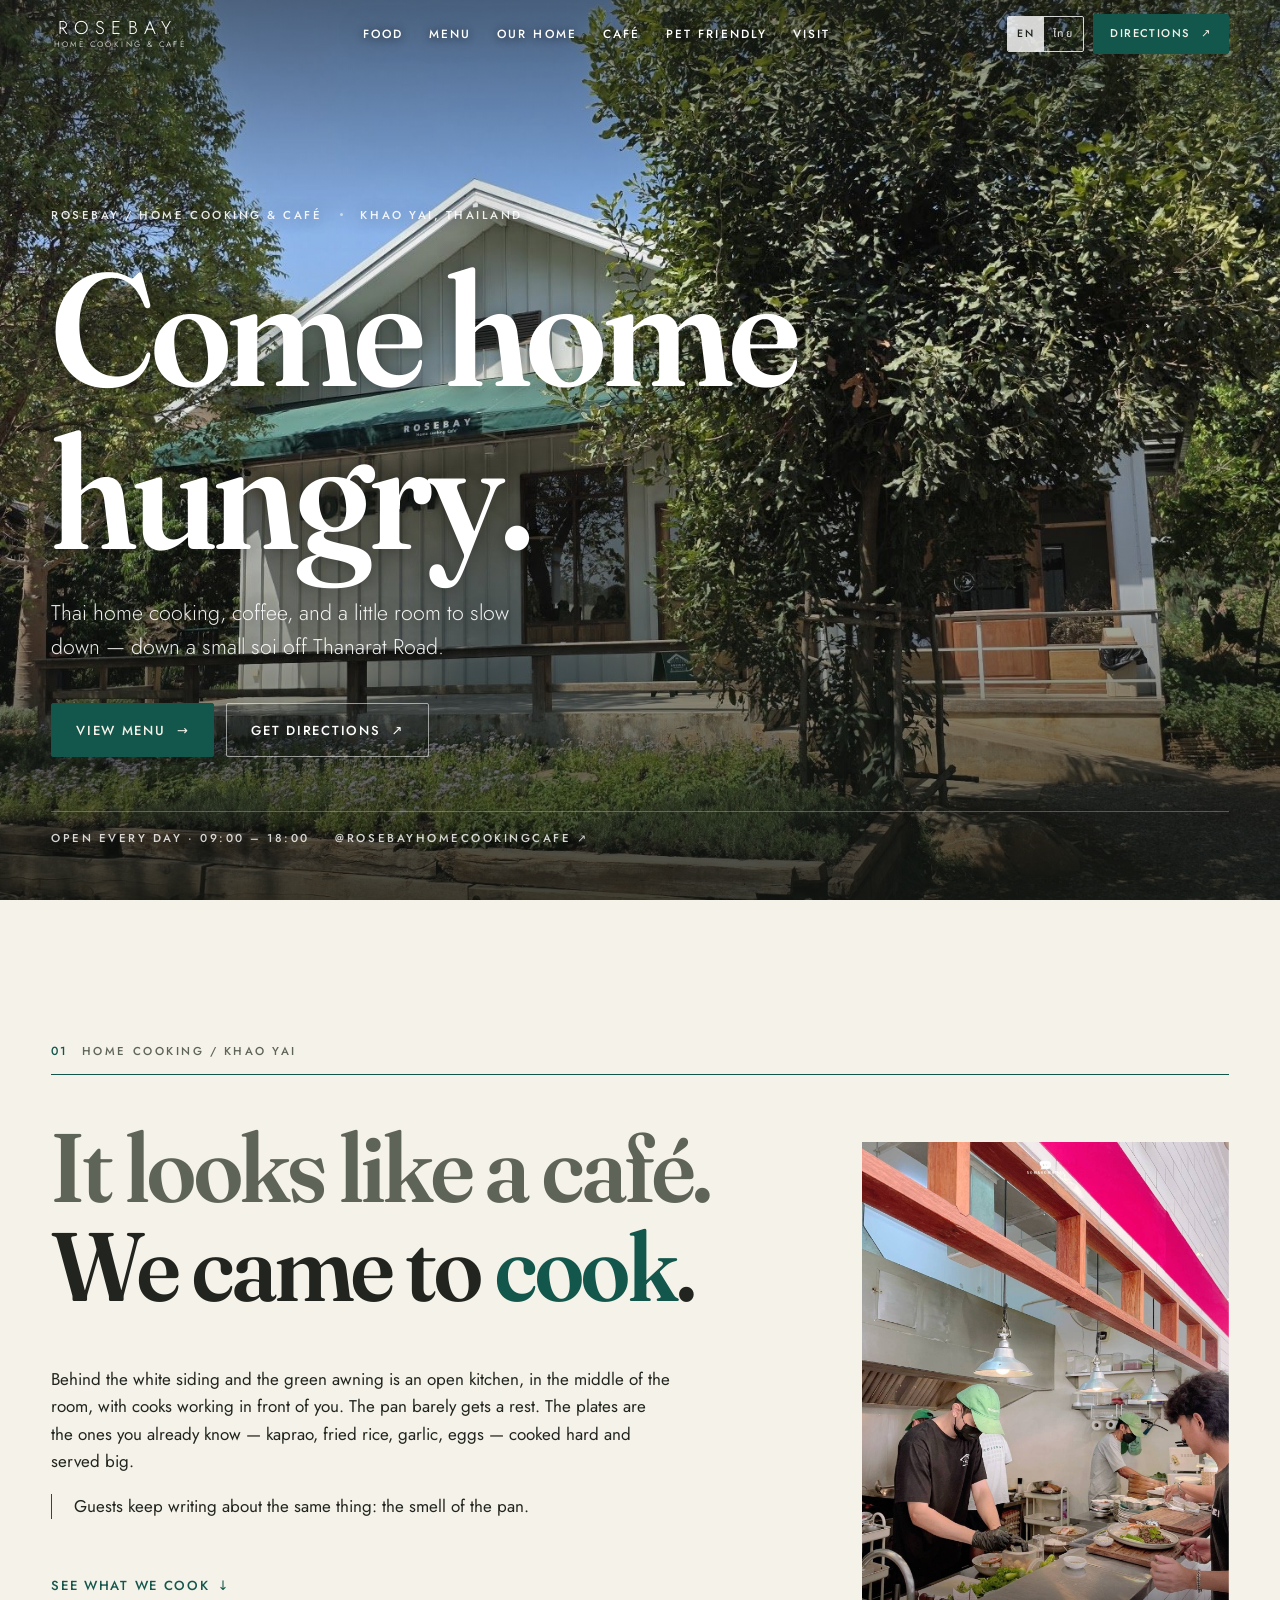
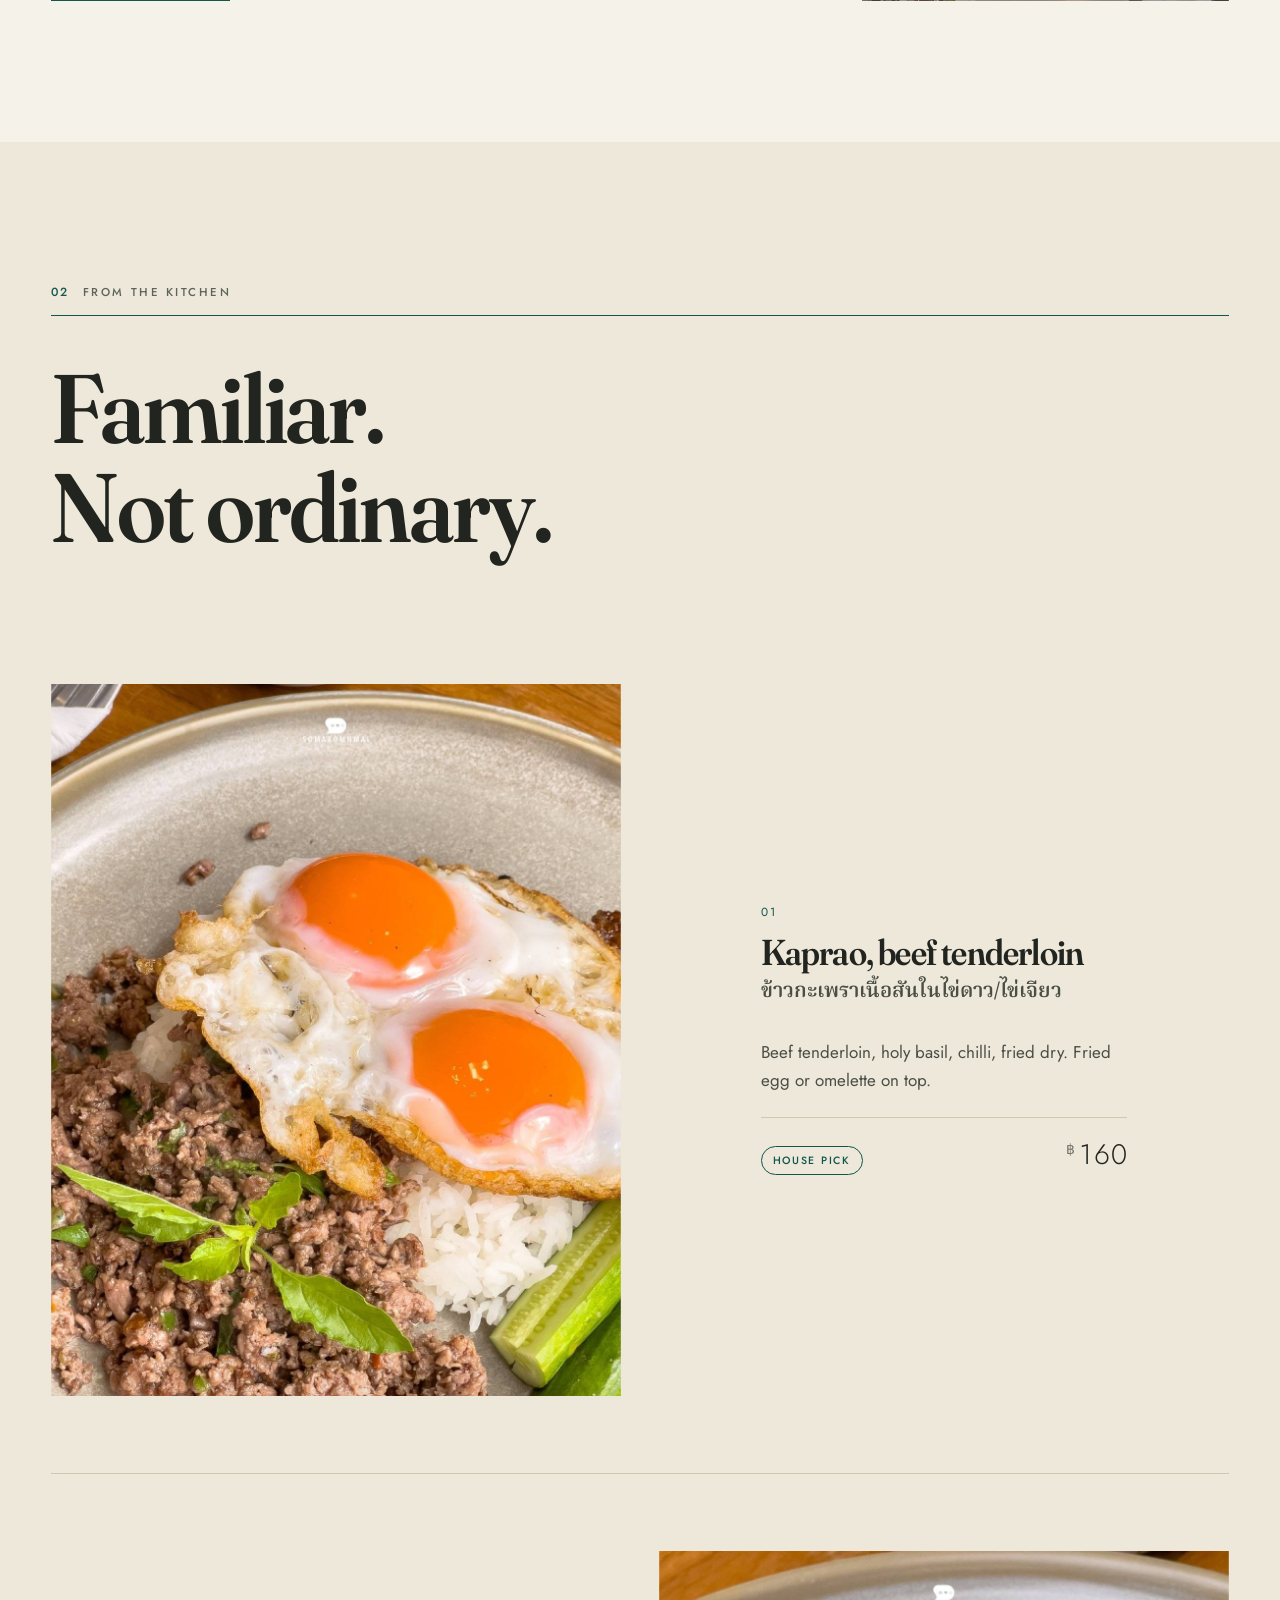
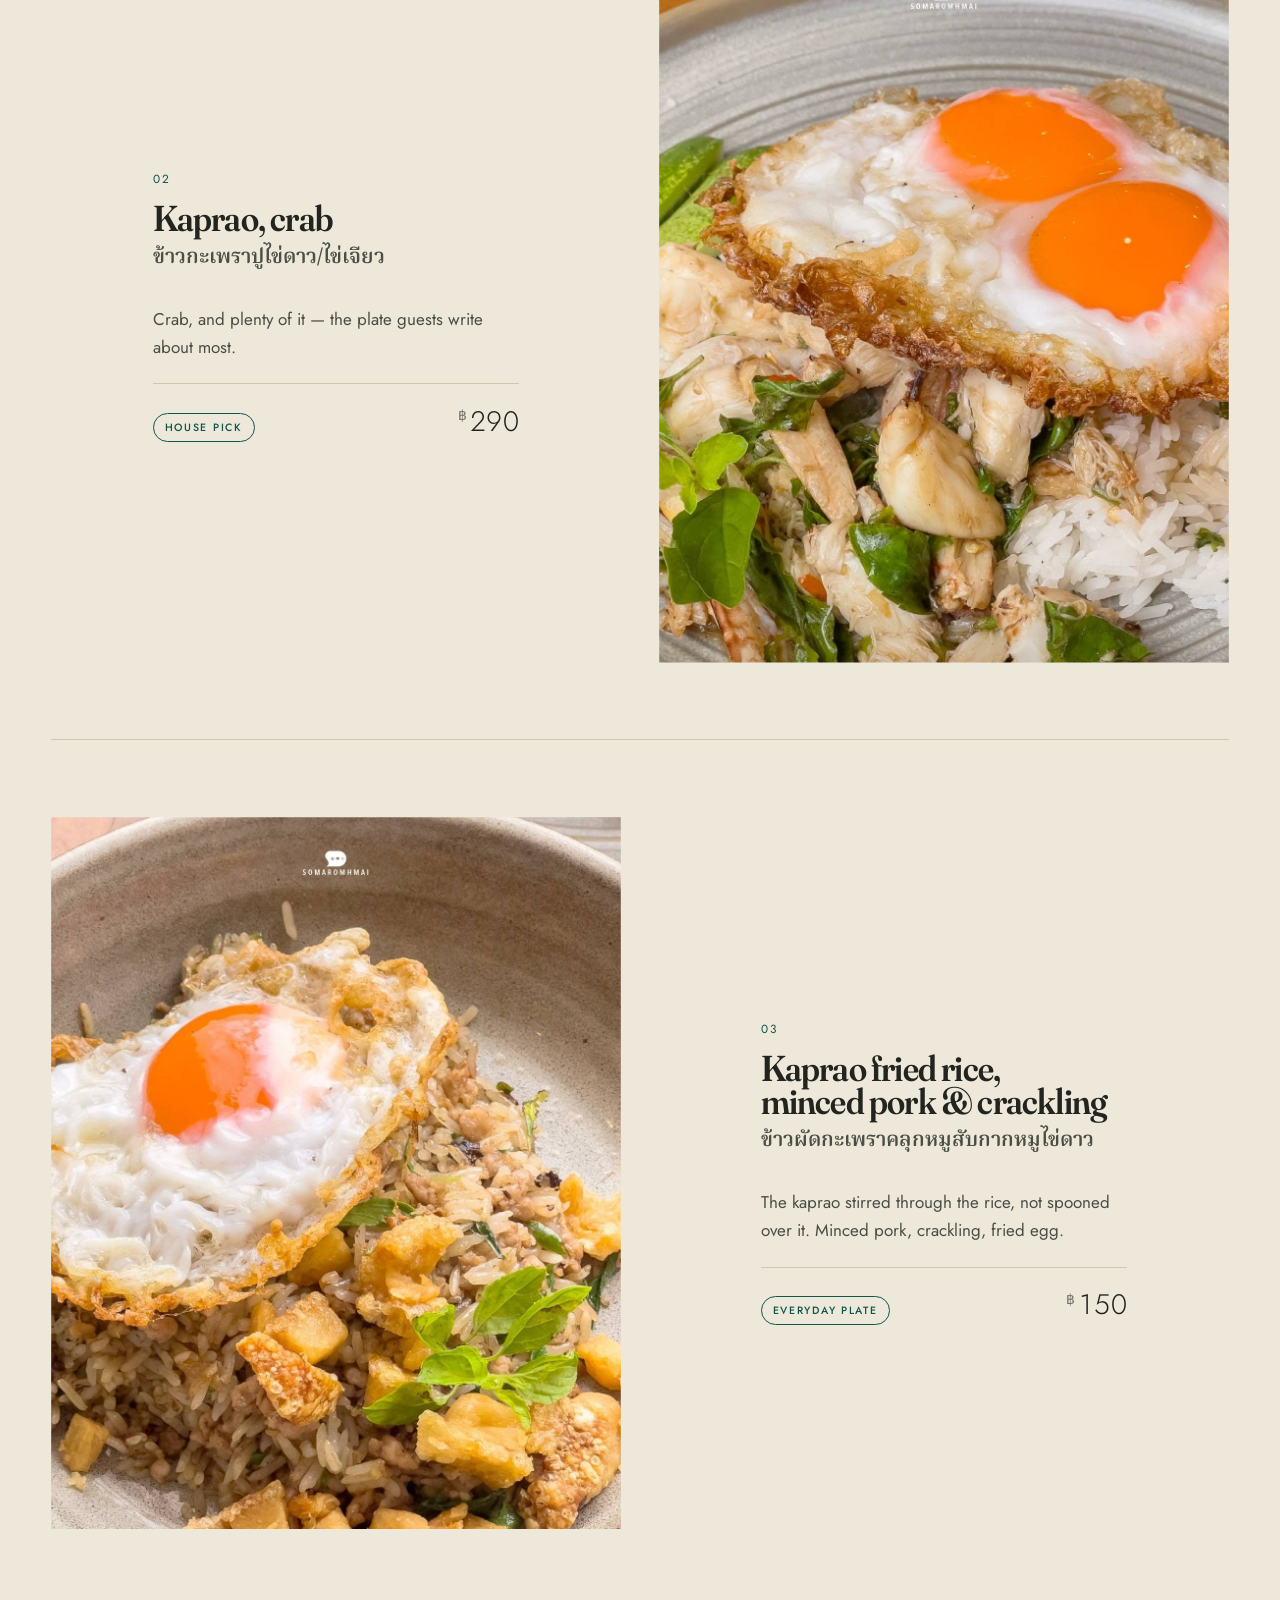
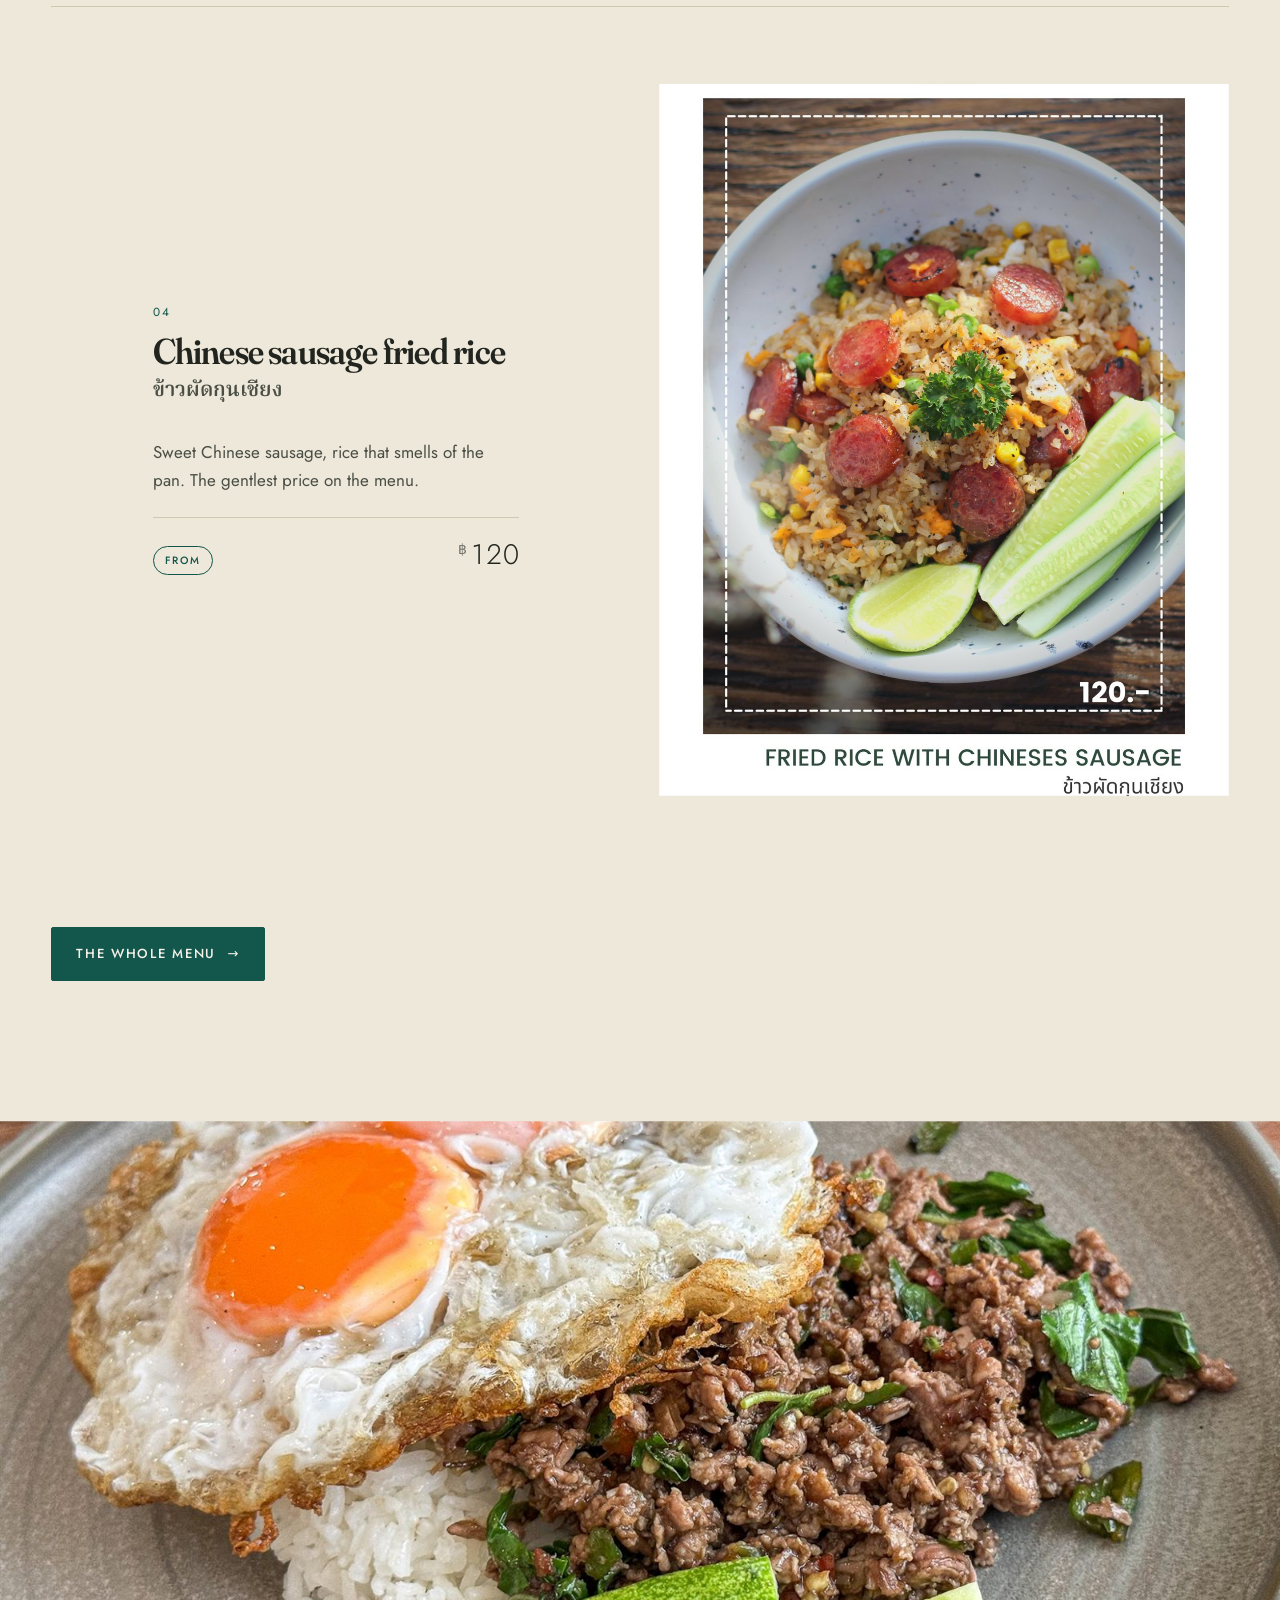
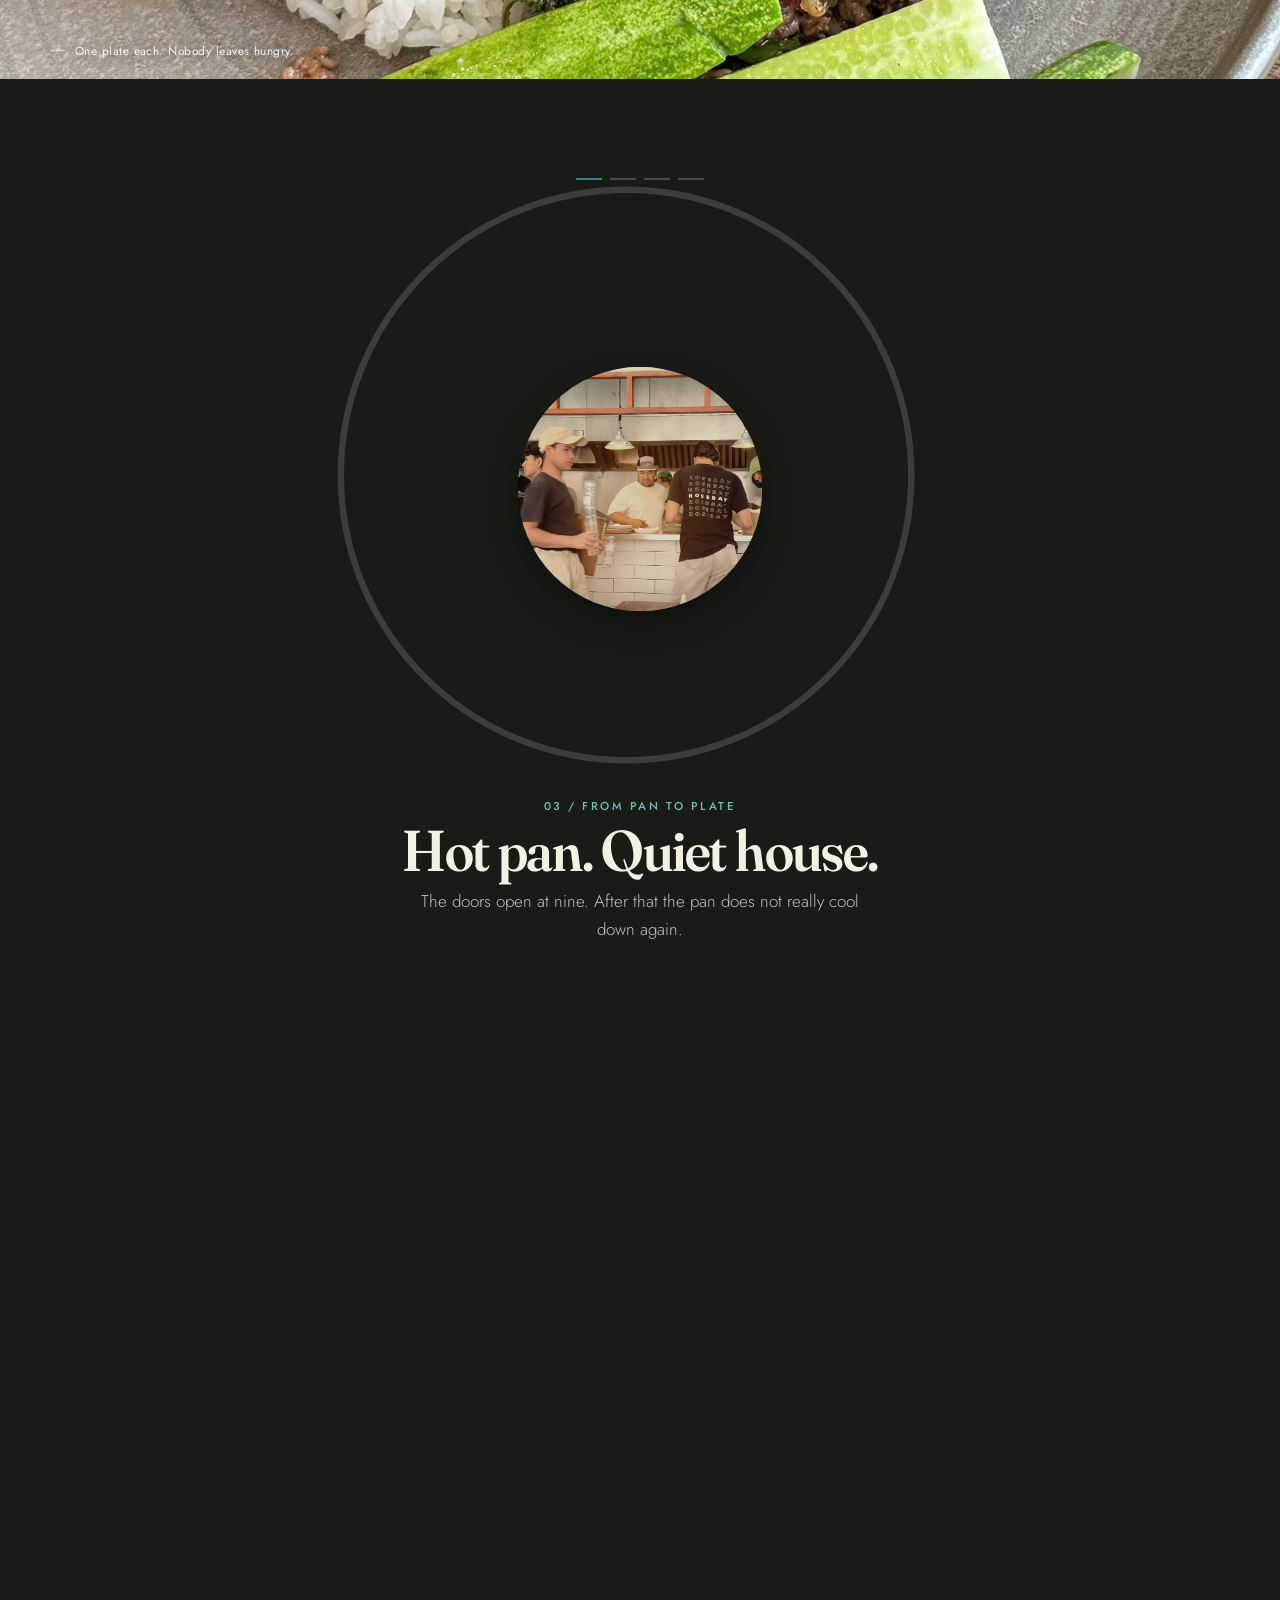
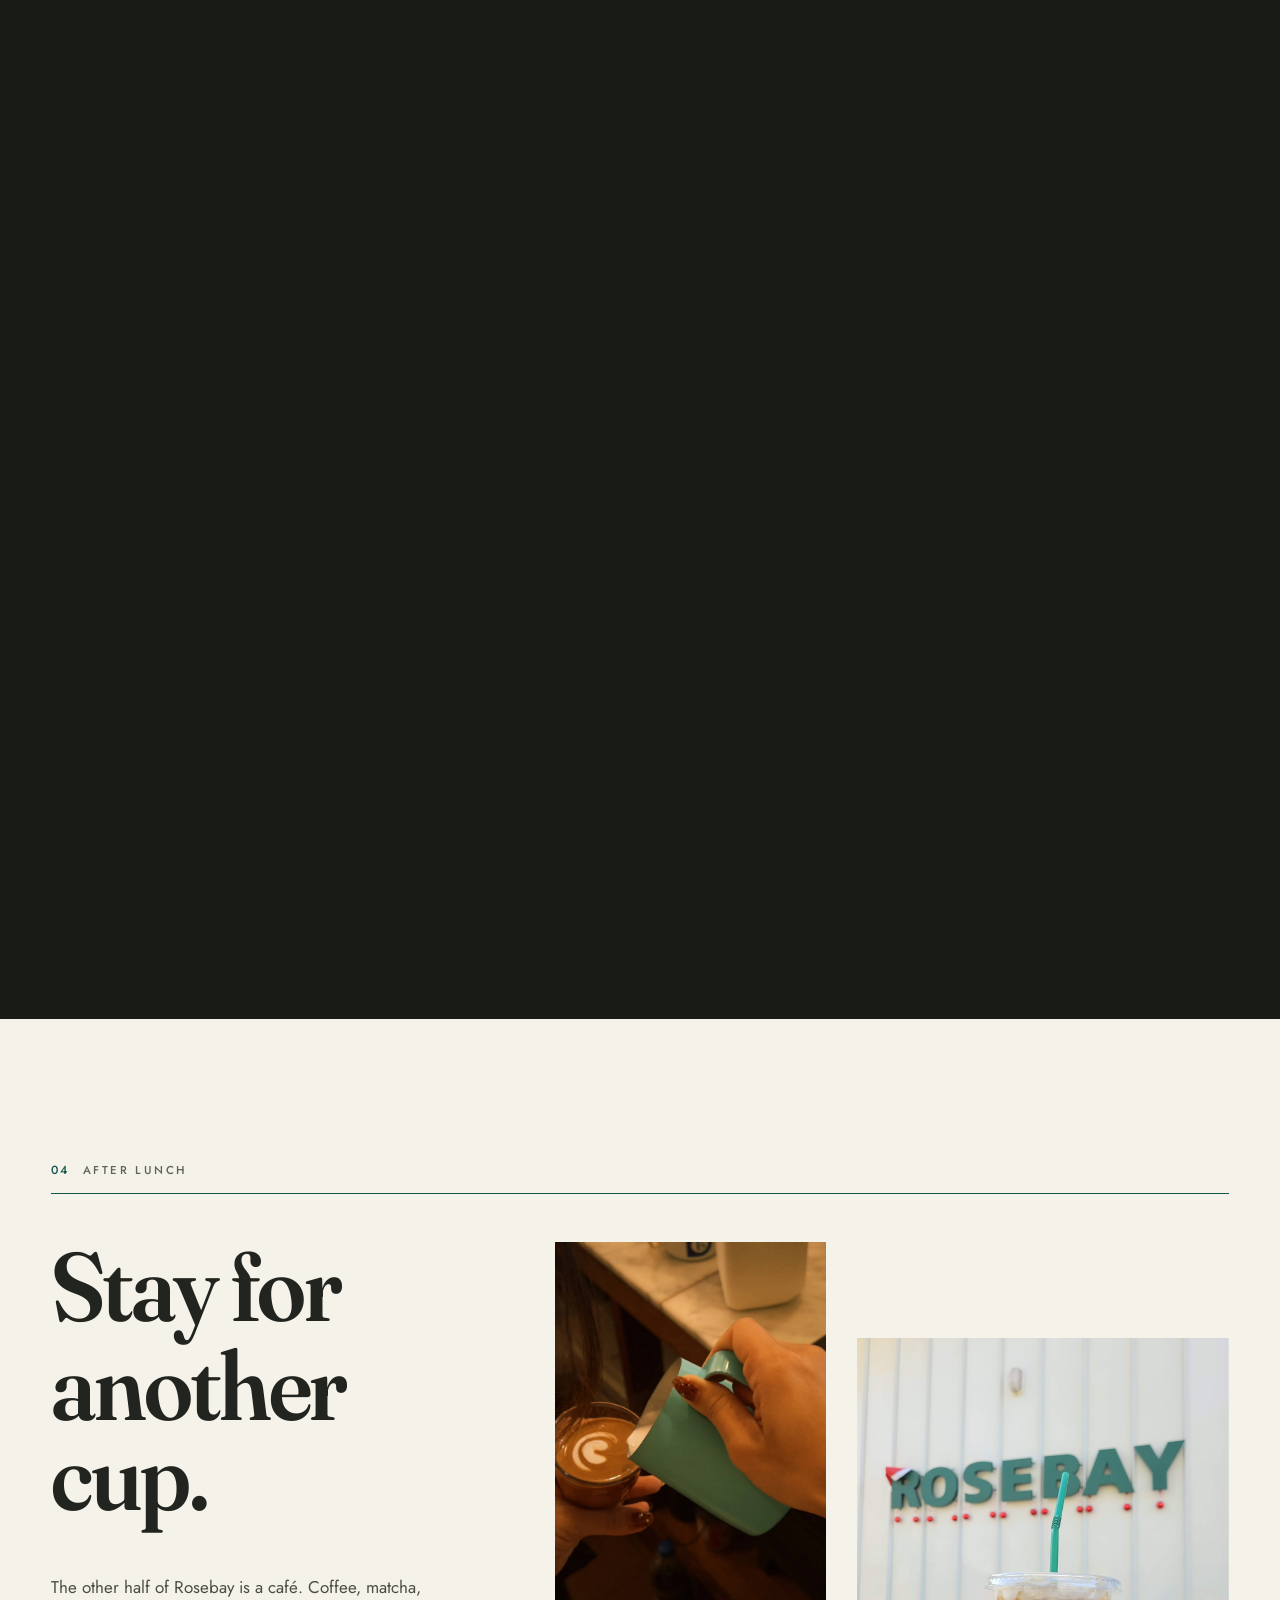
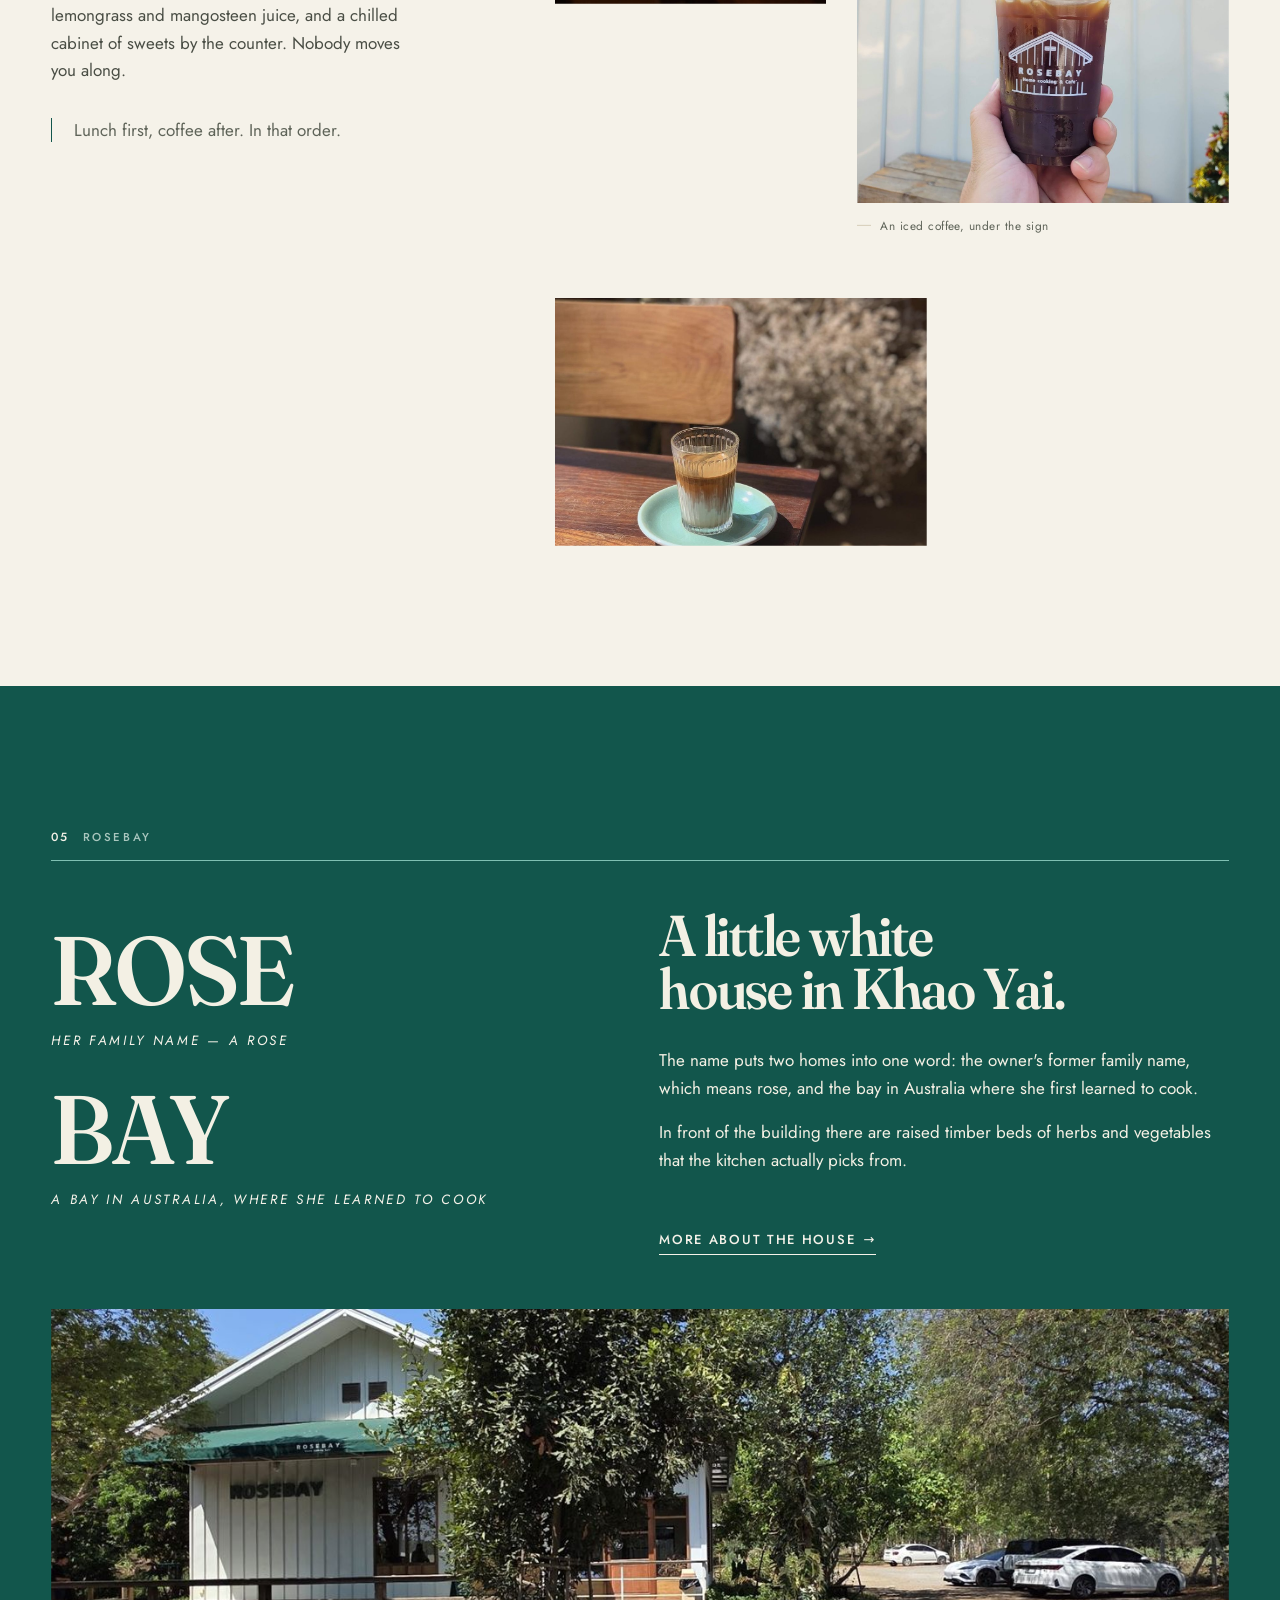
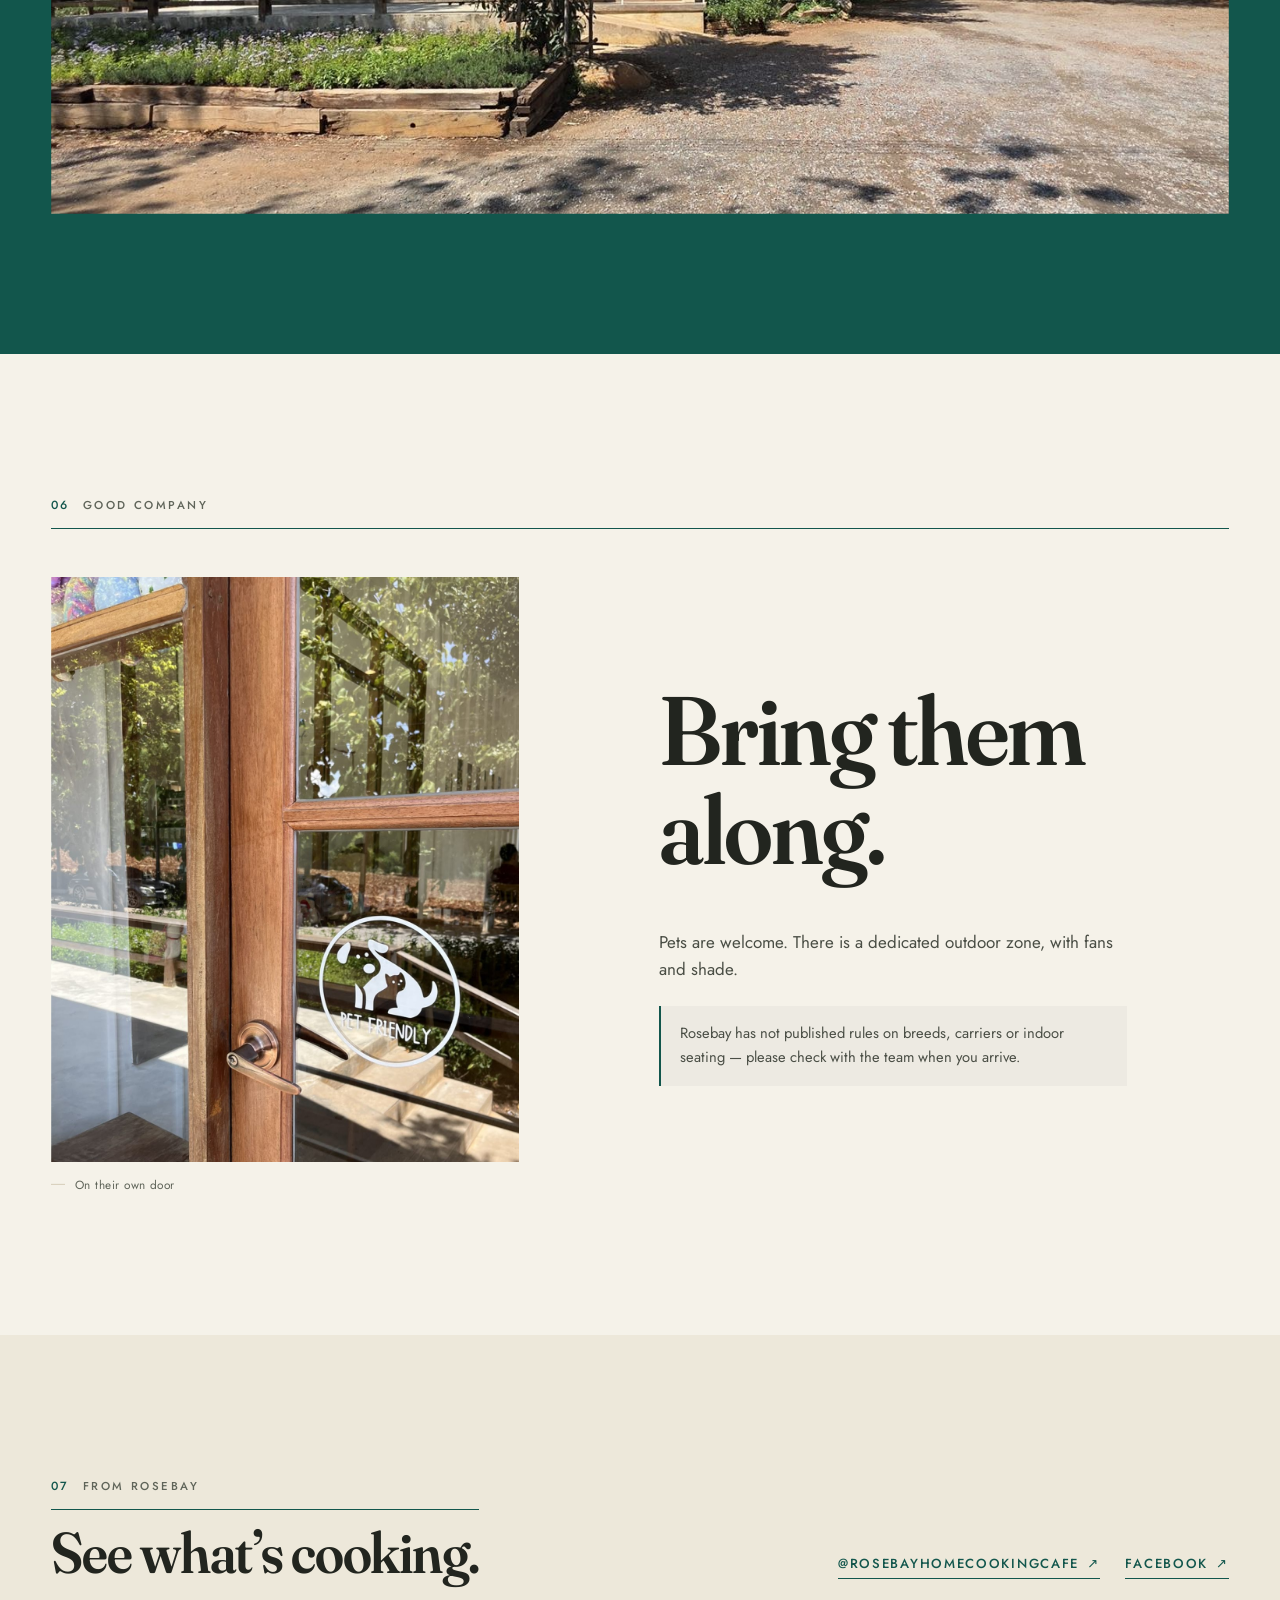
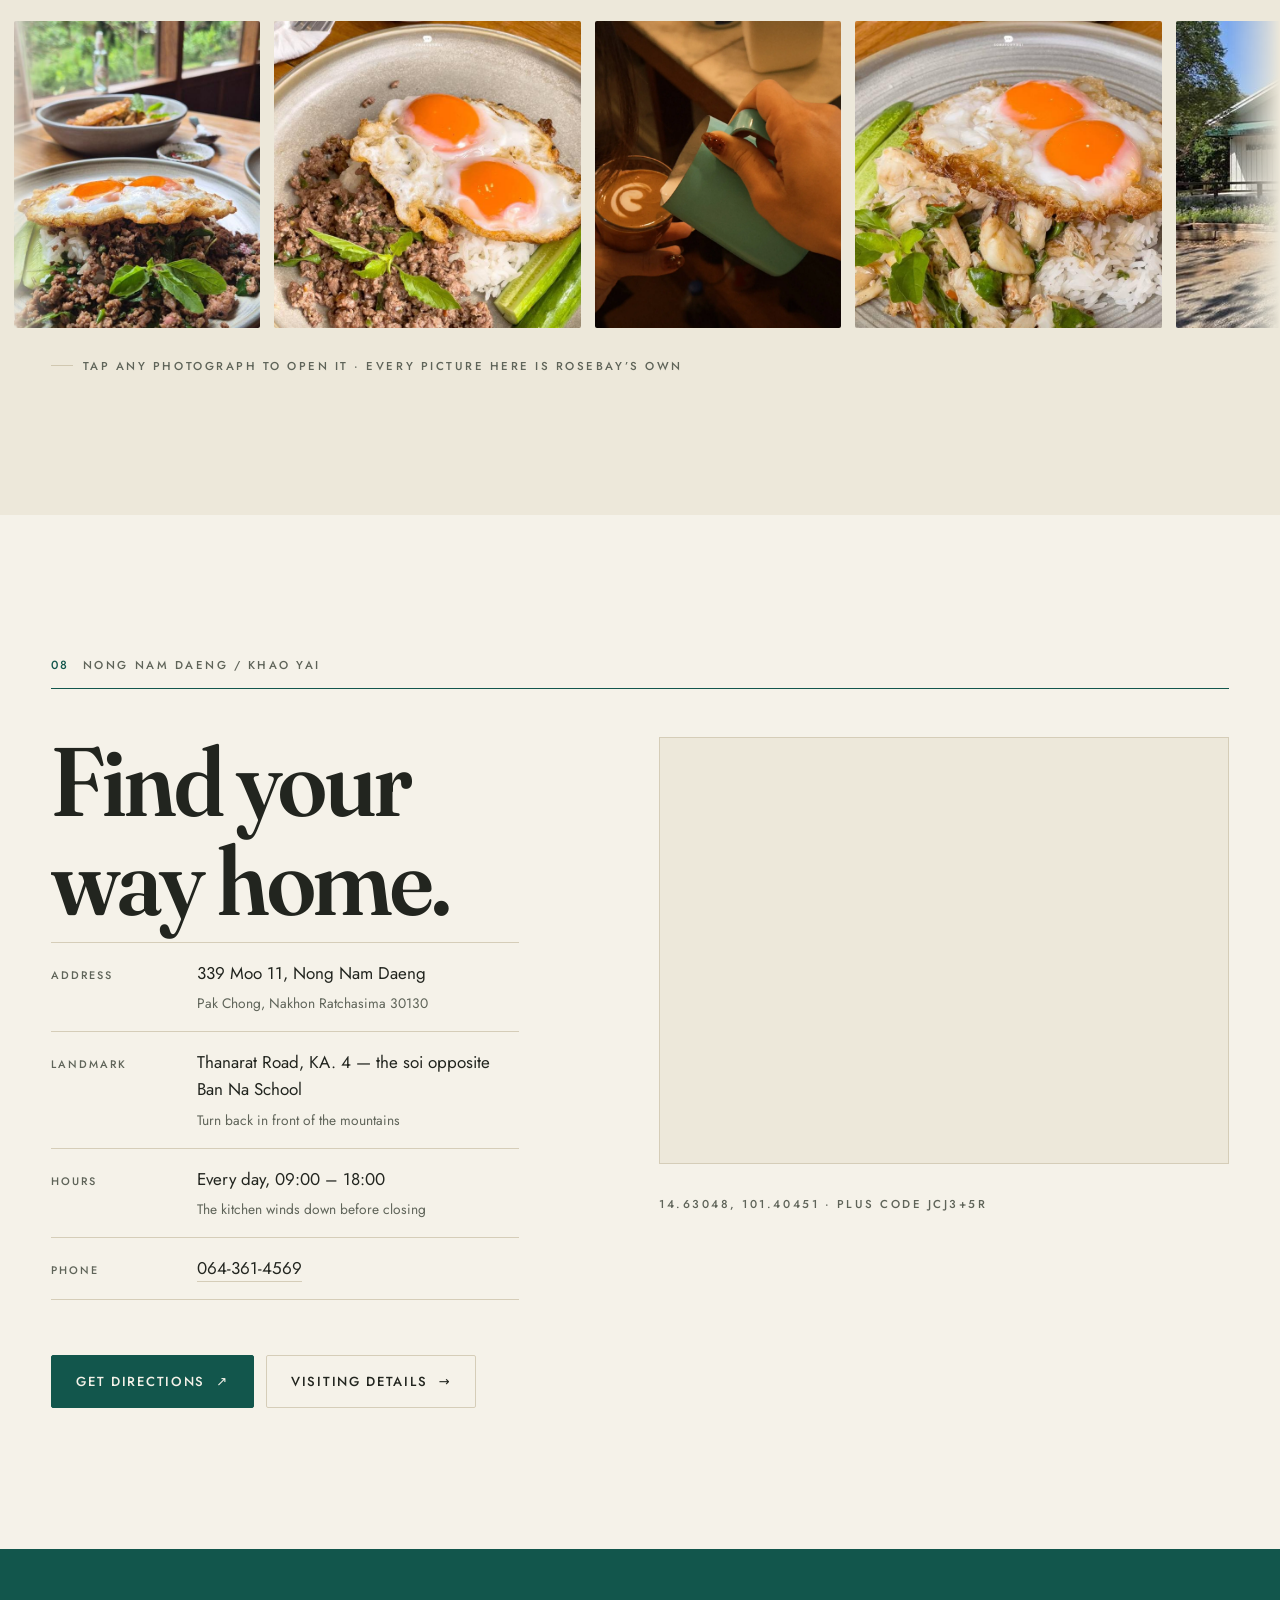
==== index.html @ c204a561 "Rosebay Home Cooking & Café — concept site for a Khao Yai restaurant Four static pages (home / menu " ====
<!doctype html>
<html lang="en">
<head>
<meta charset="utf-8">
<meta name="viewport" content="width=device-width, initial-scale=1">
<title>Rosebay Home Cooking &amp; Café — Khao Yai</title>
<meta name="description" content="A quiet white house in Khao Yai with a serious kitchen. Thai home cooking — kaprao, fried rice, duck eggs — plus coffee, in Nong Nam Daeng, Pak Chong. Open every day 09:00–18:00.">
<link rel="canonical" href="https://rosebayhomecooking.example/">

<meta property="og:type" content="restaurant">
<meta property="og:title" content="Rosebay Home Cooking &amp; Café — Khao Yai">
<meta property="og:description" content="It looks like a café. We came to cook. Thai home cooking and coffee down a small soi off Thanarat Road, Khao Yai.">
<meta property="og:image" content="img/house-front.jpg">
<meta property="og:locale" content="en_US">
<meta property="og:locale:alternate" content="th_TH">
<meta name="twitter:card" content="summary_large_image">

<link rel="icon" href="favicon.svg" type="image/svg+xml">
<link rel="apple-touch-icon" href="favicon.svg">
<meta name="theme-color" content="#12564C">

<style>
/* Critical, so the veil already covers the page on the first painted frame —
   before the stylesheets land. Everything else about it is in site.css. */
.veil{position:fixed;inset:0;z-index:1000;background:#F5F2E9}
.veil-core{opacity:0}
html.veil-on,html.veil-on body{overflow:hidden}
html.veil-skip .veil,html:not(.js) .veil{display:none}
</style>
<link rel="preconnect" href="https://fonts.googleapis.com">
<link rel="preconnect" href="https://fonts.gstatic.com" crossorigin>
<link href="https://fonts.googleapis.com/css2?family=Fraunces:ital,opsz,wght@0,9..144,400..700;1,9..144,400&family=Jost:wght@200;300;400;500&family=Noto+Sans+Thai:wght@300;400;500;600&family=Noto+Serif+Thai:wght@500;600;700&display=swap" rel="stylesheet">
<link rel="stylesheet" href="css/site.css">
<link rel="stylesheet" href="css/parts.css">
<script>
/* Reveals are hidden until JS opens them, so a script failure must not
   leave the page blank: any script error drops the .js flag and the CSS
   fallbacks show everything. Resource errors (a missing image) are
   ignored — only script errors count. It also drops veil-on, because that
   class locks scrolling. */
document.documentElement.classList.add('js');
addEventListener('error', function (e) {
  if (e && e.target && e.target !== window) return;
  document.documentElement.classList.remove('js');
  document.documentElement.classList.remove('veil-on');
}, true);
/* The veil is a front door, not a toll gate: it plays once per session, so
   moving between pages never replays it. Decided here, before the body
   paints, or a return visit flashes it. */
try {
  document.documentElement.classList.add(
    sessionStorage.getItem('rosebay.seen') ? 'veil-skip' : 'veil-on');
} catch (e) { document.documentElement.classList.add('veil-on'); }
/* Hard release. veil-on locks scrolling, so whatever happens to the
   controller, the page still becomes usable — the CSS failsafe takes the
   veil itself away on the same timer. */
setTimeout(function () {
  document.documentElement.classList.remove('veil-on');
}, 5000);
</script>
</head>
<body>
<!-- The front door: Rosebay's own roofline draws, the wordmark arrives, and
     the table line fills with real loading progress before the veil parts
     along it. Plays once per session; removed entirely without JavaScript. -->
<div class="veil" aria-hidden="true">
  <div class="veil-half veil-top"></div>
  <div class="veil-half veil-bot"></div>
  <div class="veil-core">
    <svg class="veil-mark" viewBox="0 0 120 62" role="presentation" focusable="false">
      <path class="m-roof" style="--len:118" d="M14 32 L60 8 L106 32"></path>
      <path class="m-wall" style="--len:114" d="M26 32 L26 54 L94 54 L94 32"></path>
    </svg>
    <div class="veil-word">ROSEBAY</div>
    <div class="veil-sub">HOME COOKING &amp; CAFÉ</div>
    <div class="veil-line"><i></i></div>
  </div>
</div>
<a class="skip" href="#main" data-th="ข้ามไปเนื้อหาหลัก">Skip to content</a>

<!-- ===== nav ===== -->
<header class="nav">
  <div class="nav-in">
    <a class="mark" href="index.html" aria-label="Rosebay, home">
      <b>ROSEBAY</b><span>HOME COOKING &amp; CAFÉ</span>
    </a>
    <nav class="nav-links" aria-label="Main">
      <a href="index.html#food" data-th="อาหาร">Food</a>
      <a href="menu.html" data-th="เมนู">Menu</a>
      <a href="home.html" data-th="เรื่องของร้าน">Our home</a>
      <a href="index.html#cafe" data-th="คาเฟ่">Café</a>
      <a href="visit.html#pet" data-th="สัตว์เลี้ยง">Pet friendly</a>
      <a href="visit.html" data-th="การเดินทาง">Visit</a>
    </nav>
    <div class="nav-cta">
      <div class="lang" role="group" aria-label="Language">
        <button type="button" data-lang="en" aria-pressed="true"><span>EN</span></button>
        <button type="button" data-lang="th" aria-pressed="false"><span>ไทย</span></button>
      </div>
      <a class="btn btn-sm" href="https://www.google.com/maps/dir/?api=1&amp;destination=14.6304824,101.4045083" target="_blank" rel="noopener" data-th="เส้นทาง">Directions <span class="arw" aria-hidden="true">↗</span></a>
      <button class="burger" type="button" aria-expanded="false" aria-controls="sheet" aria-label="Menu" data-th-attr="aria-label:เมนู"><i></i><i></i><i></i></button>
    </div>
  </div>
</header>

<div class="sheet" id="sheet">
  <nav aria-label="Mobile">
    <a href="index.html#food"><span data-th="อาหาร">Food</span><i>01</i></a>
    <a href="menu.html"><span data-th="เมนู">Menu</span><i>02</i></a>
    <a href="index.html#kitchen"><span data-th="ครัวเปิด">Open kitchen</span><i>03</i></a>
    <a href="index.html#cafe"><span data-th="คาเฟ่">Café</span><i>04</i></a>
    <a href="home.html"><span data-th="เรื่องของร้าน">Our home</span><i>05</i></a>
    <a href="visit.html#pet"><span data-th="สัตว์เลี้ยง">Pet friendly</span><i>06</i></a>
    <a href="visit.html"><span data-th="การเดินทาง">Visit</span><i>07</i></a>
  </nav>
  <div class="sheet-foot">
    <div class="label" data-th="เปิดทุกวัน · 09:00 – 18:00">Open every day · 09:00 – 18:00</div>
    <a class="tlink" href="tel:+66643614569">064-361-4569</a>
    <div class="sheet-soc">
      <a class="tlink" href="https://www.instagram.com/rosebayhomecookingcafe/" target="_blank" rel="noopener">Instagram <span class="arw" aria-hidden="true">↗</span></a>
      <a class="tlink" href="https://www.facebook.com/rosebaycafe/" target="_blank" rel="noopener">Facebook <span class="arw" aria-hidden="true">↗</span></a>
    </div>
  </div>
</div>

<main id="main">

<!-- ===== 01 arrive ===== -->
<section class="hero on-photo" data-rv>
  <div class="hero-media">
    <img src="img/house-front.jpg" alt="The Rosebay cottage in Khao Yai: white board-and-batten walls, a teal-green awning and green ROSEBAY letters, with raised timber beds of herbs in front and a big tree beside it." fetchpriority="high" decoding="async" width="2000" height="1500">
  </div>
  <div class="wrap hero-in">
    <div class="hero-meta rv">
      <span class="label">Rosebay / Home cooking &amp; café</span>
      <span class="dot" aria-hidden="true"></span>
      <span class="label" data-th="เขาใหญ่ ประเทศไทย">Khao Yai, Thailand</span>
    </div>
    <h1 class="display d-xl lines">
      <span><i data-th="กลับบ้าน">Come home</i></span>
      <span><i data-th="แบบท้องว่าง">hungry.</i></span>
    </h1>
    <p class="lede rv" style="--d:420ms" data-th="อาหารไทยฝีมือครัวบ้าน กาแฟ และเวลาที่ช้าลงสักหน่อย ในซอยเล็ก ๆ ริมถนนธนะรัชต์">
      Thai home cooking, coffee, and a little room to slow down — down a small soi off Thanarat Road.
    </p>
    <div class="hero-actions rv" style="--d:560ms">
      <a class="btn" href="menu.html" data-th="ดูเมนู">View menu <span class="arw" aria-hidden="true">→</span></a>
      <a class="btn btn-ghost" href="https://www.google.com/maps/dir/?api=1&amp;destination=14.6304824,101.4045083" target="_blank" rel="noopener" data-th="เส้นทางไปร้าน">Get directions <span class="arw" aria-hidden="true">↗</span></a>
    </div>
    <div class="hero-foot rv" style="--d:700ms">
      <span class="label" data-th="เปิดทุกวัน · 09:00 – 18:00">Open every day · 09:00 – 18:00</span>
      <a class="label" href="https://www.instagram.com/rosebayhomecookingcafe/" target="_blank" rel="noopener">@rosebayhomecookingcafe ↗</a>
    </div>
  </div>
</section>

<!-- ===== the flip ===== -->
<section class="sect" data-rv>
  <div class="wrap">
    <div class="sect-label">
      <span class="no">01</span>
      <span class="label" data-th="ครัวบ้าน / เขาใหญ่">Home cooking / Khao Yai</span>
    </div>
    <div class="flip-grid">
      <div class="flip-copy">
        <h2 class="display d-lg lines">
          <span><i class="flip-a" data-th="ข้างนอกเหมือนคาเฟ่">It looks like a café.</i></span>
          <span><i class="flip-b" data-th="แต่เรามาเพื่อ<em>ทำอาหาร</em>">We came to <em>cook</em>.</i></span>
        </h2>
        <div class="mt-l body-w rv" style="--d:260ms">
          <p data-th="หลังผนังไม้สีขาวและกันสาดสีเขียว คือครัวเปิดที่อยู่กลางร้าน พ่อครัวยืนทำอาหารตรงหน้าคุณ กระทะแทบไม่ได้พัก อาหารเป็นจานเดียวที่คุ้นเคย กะเพรา ข้าวผัด กระเทียม ไข่ ทำมาแบบจริงจัง และให้มาเต็มจาน">
            Behind the white siding and the green awning is an open kitchen, in the middle of the room, with cooks working in front of you. The pan barely gets a rest. The plates are the ones you already know — kaprao, fried rice, garlic, eggs — cooked hard and served big.
          </p>
          <p class="tline-corner" data-th="ลูกค้าเขียนถึงกลิ่นเดียวกันซ้ำ ๆ คือกลิ่นกระทะ">
            Guests keep writing about the same thing: the smell of the pan.
          </p>
        </div>
        <div class="row mt-l rv" style="--d:380ms">
          <a class="tlink" href="#food" data-th="ดูว่าเราทำอะไร">See what we cook <span class="arw" aria-hidden="true">↓</span></a>
        </div>
      </div>
      <figure class="flip-fig rv-img r-45" style="--d:200ms">
        <img src="img/kitchen-cook.jpg" alt="A cook working at the open kitchen counter inside Rosebay." loading="lazy" decoding="async">
      </figure>
    </div>
  </div>
</section>

<!-- ===== 02 the food ===== -->
<section class="sect ground-tint" id="food" data-rv>
  <div class="wrap">
    <div class="sect-label">
      <span class="no">02</span>
      <span class="label" data-th="จากครัว">From the kitchen</span>
    </div>
    <h2 class="display d-lg lines">
      <span><i data-th="คุ้นเคย">Familiar.</i></span>
      <span><i data-th="แต่ไม่ธรรมดา">Not ordinary.</i></span>
    </h2>

    <div class="mt-l">

      <article class="dish" data-rv>
        <figure class="dish-fig rv-img r-45">
          <img src="img/kaprao-beef.jpg" alt="Kaprao with beef tenderloin over rice, topped with two fried duck eggs with loose orange yolks." loading="lazy" decoding="async">
        </figure>
        <div class="dish-txt">
          <span class="dish-no">01</span>
          <h3 class="display d-sm" data-th="กะเพราเนื้อสันใน">Kaprao, beef tenderloin</h3>
          <p class="dish-th">ข้าวกะเพราเนื้อสันในไข่ดาว/ไข่เจียว</p>
          <p class="mt-m" style="color:var(--fg-2)" data-th="เนื้อสันใน กะเพรา พริก ผัดแห้ง ราดไข่ดาวหรือไข่เจียว">
            Beef tenderloin, holy basil, chilli, fried dry. Fried egg or omelette on top.
          </p>
          <div class="dish-meta">
            <span class="dish-tag" data-th="ร้านแนะนำ">House pick</span>
            <span class="dish-price num"><sup>฿</sup>160</span>
          </div>
        </div>
      </article>

      <article class="dish rev" data-rv>
        <figure class="dish-fig rv-img r-45">
          <img src="img/kaprao-crab.jpg" alt="Kaprao crab over rice with a fried duck egg, loose orange yolk, and long beans." loading="lazy" decoding="async">
        </figure>
        <div class="dish-txt">
          <span class="dish-no">02</span>
          <h3 class="display d-sm" data-th="กะเพราปู">Kaprao, crab</h3>
          <p class="dish-th">ข้าวกะเพราปูไข่ดาว/ไข่เจียว</p>
          <p class="mt-m" style="color:var(--fg-2)" data-th="เนื้อปูมาเต็ม เป็นจานที่ลูกค้าเขียนถึงกันบ่อยที่สุด">
            Crab, and plenty of it — the plate guests write about most.
          </p>
          <div class="dish-meta">
            <span class="dish-tag" data-th="ร้านแนะนำ">House pick</span>
            <span class="dish-price num"><sup>฿</sup>290</span>
          </div>
        </div>
      </article>

      <article class="dish" data-rv>
        <figure class="dish-fig rv-img r-45">
          <img src="img/kaprao-mince.jpg" alt="Kaprao fried rice with minced pork and crackling pork, a fried duck egg on top." loading="lazy" decoding="async">
        </figure>
        <div class="dish-txt">
          <span class="dish-no">03</span>
          <h3 class="display d-sm" data-th="ข้าวผัดกะเพราคลุก หมูสับกากหมู">Kaprao fried rice, minced pork &amp; crackling</h3>
          <p class="dish-th">ข้าวผัดกะเพราคลุกหมูสับกากหมูไข่ดาว</p>
          <p class="mt-m" style="color:var(--fg-2)" data-th="กะเพราคลุกลงไปในข้าว หมูสับ กากหมู ไข่ดาว">
            The kaprao stirred through the rice, not spooned over it. Minced pork, crackling, fried egg.
          </p>
          <div class="dish-meta">
            <span class="dish-tag" data-th="จานประจำ">Everyday plate</span>
            <span class="dish-price num"><sup>฿</sup>150</span>
          </div>
        </div>
      </article>

      <article class="dish rev" data-rv>
        <figure class="dish-fig rv-img r-45">
          <img src="img/friedrice-sau.jpg" alt="Chinese sausage fried rice with cucumber and spring onion on a stoneware plate." loading="lazy" decoding="async">
        </figure>
        <div class="dish-txt">
          <span class="dish-no">04</span>
          <h3 class="display d-sm" data-th="ข้าวผัดกุนเชียง">Chinese sausage fried rice</h3>
          <p class="dish-th">ข้าวผัดกุนเชียง</p>
          <p class="mt-m" style="color:var(--fg-2)" data-th="กุนเชียงหวาน ๆ ข้าวหอมกลิ่นกระทะ จานที่ราคาเบาที่สุดในเมนู">
            Sweet Chinese sausage, rice that smells of the pan. The gentlest price on the menu.
          </p>
          <div class="dish-meta">
            <span class="dish-tag" data-th="เริ่มต้นที่">From</span>
            <span class="dish-price num"><sup>฿</sup>120</span>
          </div>
        </div>
      </article>

    </div>

    <div class="row mt-l" data-rv>
      <a class="btn" href="menu.html" data-th="ดูเมนูทั้งหมด">The whole menu <span class="arw" aria-hidden="true">→</span></a>
    </div>
  </div>
</section>

<!-- ===== the table shot: scale, not macro ===== -->
<figure class="table-shot rv-img" data-rv>
  <img src="img/kaprao-table.jpg" alt="Two plates of kaprao with fried eggs and cucumber on a wooden table at Rosebay." loading="lazy" decoding="async">
  <figcaption data-th="จานเดียว ให้มาเต็ม">One plate each. Nobody leaves hungry.</figcaption>
</figure>

<!-- ===== 03 pan to plate — THE SIGNATURE ===== -->
<section class="ground-kitchen" id="kitchen" data-pan>
  <div class="pan">
    <div class="pan-sticky">
      <div class="pan-ticks" aria-hidden="true"><i class="on"></i><i></i><i></i><i></i></div>
      <div class="pan-stage">
        <div class="pan-disc" style="--s:.42;--heat:1">
          <img class="on" src="img/kitchen-pass.jpg" alt="The pass in Rosebay's open kitchen during service." loading="eager" decoding="async">
          <img src="img/kitchen-cook.jpg" alt="The open kitchen counter, cooks working behind it." loading="eager" decoding="async">
          <img src="img/kaprao-over.jpg" alt="Kaprao with a fried duck egg, the yolk still loose." loading="eager" decoding="async">
          <img src="img/kaprao-beef.jpg" alt="A finished plate of kaprao with two fried duck eggs, on the table." loading="eager" decoding="async">
        </div>
        <svg class="pan-rim" viewBox="0 0 100 100" aria-hidden="true">
          <circle class="trk" cx="50" cy="50" r="49"></circle>
          <circle class="bar" cx="50" cy="50" r="49"></circle>
        </svg>
      </div>

      <div class="pan-cap">
        <div class="pan-step on">
          <div class="label">03 / <span data-th="จากกระทะ ถึงจาน">From pan to plate</span></div>
          <h3 class="display d-md" data-th="กระทะร้อน บ้านเงียบ">Hot pan. Quiet house.</h3>
          <p data-th="ร้านเปิดเก้าโมง จากนั้นกระทะแทบไม่ได้เย็นลงอีกเลย">
            The doors open at nine. After that the pan does not really cool down again.
          </p>
        </div>
        <div class="pan-step">
          <div class="label" data-th="ครัวเปิด">The open kitchen</div>
          <h3 class="display d-md" data-th="อยู่กลางร้าน">In the middle of the room.</h3>
          <p data-th="ไม่ได้ซ่อนไว้ข้างหลัง ครัวอยู่ตรงกลาง คุณเห็นทุกจานที่ถูกทำขึ้น">
            Not hidden at the back. The kitchen sits in the middle, and you watch every plate being made.
          </p>
        </div>
        <div class="pan-step">
          <div class="label" data-th="ไข่เป็ด">The eggs</div>
          <h3 class="display d-md" data-th="ไข่เป็ด ขอบกรอบ">Duck eggs, crisp at the edge.</h3>
          <p data-th="ไข่เป็ด ไม่ใช่ไข่ไก่ ทอดจนขอบกรอบ ไม่อมน้ำมัน ไข่แดงยังไม่สุก">
            Duck, not chicken. Fried until the edge is crisp and not oily, with the yolk still loose.
          </p>
        </div>
        <div class="pan-step">
          <div class="label" data-th="เสิร์ฟ">On the table</div>
          <h3 class="display d-md" data-th="ข้าว กะเพรา ไข่แดงสองฟอง">Rice, kaprao, two yolks.</h3>
          <p data-th="สั่งเก้าโมงเช้าก็ได้ บ่ายสามก็ได้ ทำเหมือนกันทุกจาน">
            Order it at nine in the morning or three in the afternoon. It arrives the same either way.
          </p>
        </div>
      </div>
    </div>
  </div>
</section>

<!-- ===== 04 café ===== -->
<section class="sect" id="cafe" data-rv>
  <div class="wrap">
    <div class="sect-label">
      <span class="no">04</span>
      <span class="label" data-th="หลังมื้อกลางวัน">After lunch</span>
    </div>
    <div class="cafe-grid">
      <div class="cafe-copy">
        <h2 class="display d-lg lines">
          <span><i data-th="นั่งต่อ">Stay for</i></span>
          <span><i data-th="อีกสักแก้ว">another cup.</i></span>
        </h2>
        <div class="mt-l rv" style="--d:220ms">
          <p style="color:var(--fg-2)" data-th="ครึ่งหลังของร้านคือคาเฟ่ กาแฟ มัทฉะ น้ำตะไคร้ น้ำมังคุด และตู้ของหวานตรงเคาน์เตอร์ ไม่มีใครไล่ให้ลุก">
            The other half of Rosebay is a café. Coffee, matcha, lemongrass and mangosteen juice, and a chilled cabinet of sweets by the counter. Nobody moves you along.
          </p>
          <p class="tline-corner mt-m" style="color:var(--fg-3)" data-th="อาหารมาก่อน กาแฟตามหลัง ตามลำดับนั้นแหละ">
            Lunch first, coffee after. In that order.
          </p>
        </div>
      </div>
      <figure class="cafe-a rv-img r-34" style="--d:120ms">
        <img src="img/latte.webp" alt="A latte with leaf art in a cup on a wooden table at Rosebay." loading="lazy" decoding="async">
      </figure>
      <figure class="cafe-b rv-img r-45 cap" style="--d:240ms">
        <img src="img/sign-wall.jpg" alt="A hand holding an iced coffee in a Rosebay cup, in front of the green ROSEBAY letters on the white siding." loading="lazy" decoding="async">
        <figcaption data-th="กาแฟเย็น ใต้ป้ายร้าน">An iced coffee, under the sign</figcaption>
      </figure>
      <figure class="cafe-c rv-img r-32" style="--d:360ms">
        <img src="img/espresso.jpg" alt="A small espresso in a glass on a green saucer, on a timber table." loading="lazy" decoding="async">
      </figure>
    </div>
  </div>
</section>

<!-- ===== 05 our home ===== -->
<section class="sect ground-green" id="home" data-rv>
  <div class="wrap">
    <div class="sect-label">
      <span class="no">05</span>
      <span class="label">Rosebay</span>
    </div>
    <div class="home-grid">
      <div class="home-a">
        <div class="rosebay display d-lg">
          <span><b>ROSE</b></span>
          <em class="gloss" style="--d:300ms" data-th="นามสกุลเดิมของเจ้าของร้าน แปลว่า กุหลาบ">Her family name — a rose</em>
          <span><b>BAY</b></span>
          <em class="gloss" style="--d:500ms" data-th="อ่าวในออสเตรเลีย ที่เธอไปเรียนทำอาหาร">A bay in Australia, where she learned to cook</em>
        </div>
      </div>
      <div class="home-b">
        <h2 class="display d-md" data-th="บ้านสีขาวหลังเล็ก ๆ ในเขาใหญ่">A little white house in Khao Yai.</h2>
        <div class="mt-m body-w">
          <p data-th="ชื่อร้านคือสองบ้านรวมกัน นามสกุลเดิมของเจ้าของร้านที่แปลว่ากุหลาบ และชื่ออ่าวในออสเตรเลียที่เธอเริ่มเรียนทำอาหาร">
            The name puts two homes into one word: the owner's former family name, which means rose, and the bay in Australia where she first learned to cook.
          </p>
          <p data-th="หน้าร้านมีแปลงผักและสมุนไพรยกพื้นไม้ ที่ครัวเก็บมาใช้จริง ๆ">
            In front of the building there are raised timber beds of herbs and vegetables that the kitchen actually picks from.
          </p>
        </div>
        <div class="row mt-l">
          <a class="tlink" href="home.html" data-th="เรื่องของบ้านหลังนี้">More about the house <span class="arw" aria-hidden="true">→</span></a>
        </div>
      </div>
    </div>
    <figure class="mt-l rv-img r-219" data-rv>
      <img src="img/house-wide.jpg" alt="The Rosebay cottage seen from the dirt forecourt, with trees and a blue sky." loading="lazy" decoding="async">
    </figure>
  </div>
</section>

<!-- ===== good company ===== -->
<section class="sect" id="pet" data-rv>
  <div class="wrap">
    <div class="sect-label">
      <span class="no">06</span>
      <span class="label" data-th="เพื่อนร่วมโต๊ะ">Good company</span>
    </div>
    <div class="pet-grid">
      <figure class="pet-fig rv-img r-45 cap">
        <img src="img/door-pet.jpg" alt="Rosebay's timber door with a circular PET FRIENDLY decal showing a dog and a cat." loading="lazy" decoding="async">
        <figcaption data-th="สติกเกอร์ที่ประตูร้าน">On their own door</figcaption>
      </figure>
      <div class="pet-txt">
        <h2 class="display d-lg lines">
          <span><i data-th="พามาด้วย">Bring them</i></span>
          <span><i data-th="ได้เลย">along.</i></span>
        </h2>
        <p class="mt-l" style="color:var(--fg-2)" data-th="ร้านรับสัตว์เลี้ยง มีโซนด้านนอกโดยเฉพาะ มีพัดลมและร่มเงา">
          Pets are welcome. There is a dedicated outdoor zone, with fans and shade.
        </p>
        <p class="note" data-th="ทางร้านยังไม่ได้ประกาศกติกาเรื่องขนาด สายจูง หรือโซนในร่ม กรุณาสอบถามพนักงานเมื่อมาถึง">
          Rosebay has not published rules on breeds, carriers or indoor seating — please check with the team when you arrive.
        </p>
      </div>
    </div>
  </div>
</section>

<!-- ===== 07 the gallery ===== -->
<section class="sect ground-tint" id="gallery" data-rv>
  <div class="wrap">
    <div class="soc-head">
      <div>
        <div class="sect-label" style="margin-bottom:1rem">
          <span class="no">07</span>
          <span class="label" data-th="จากร้าน">From Rosebay</span>
        </div>
        <h2 class="display d-md" data-th="วันนี้ทำอะไรอยู่">See what&rsquo;s cooking.</h2>
      </div>
      <div class="soc-links">
        <a class="tlink" href="https://www.instagram.com/rosebayhomecookingcafe/" target="_blank" rel="noopener">@rosebayhomecookingcafe <span class="arw" aria-hidden="true">↗</span></a>
        <a class="tlink" href="https://www.facebook.com/rosebaycafe/" target="_blank" rel="noopener">Facebook <span class="arw" aria-hidden="true">↗</span></a>
      </div>
    </div>
  </div>

  <div class="ribbon" data-ribbon>
    <ul class="ribbon-track" data-ribbon-track>

      <li class="gtile">
        <button type="button" class="gtile-btn" data-full="img/ig-kaprao.jpg"
                data-cap="Kaprao with a fried duck egg — posted by Rosebay, 28 August."
                data-cap-th="ข้าวกะเพราไข่ดาว จากโพสต์ของทางร้าน 28 สิงหาคม">
          <img src="img/g/ig-kaprao.jpg" alt="Kaprao with a fried duck egg on rice." loading="lazy" decoding="async">
          <span class="zoom" data-th="ขยาย">Expand</span>
        </button>
      </li>

      <li class="gtile t-11">
        <button type="button" class="gtile-btn" data-full="img/kaprao-beef.jpg"
                data-cap="Kaprao, beef tenderloin, two fried duck eggs. ฿160."
                data-cap-th="ข้าวกะเพราเนื้อสันใน ไข่ดาวสองฟอง 160 บาท">
          <img src="img/g/kaprao-beef.jpg" alt="Kaprao with beef tenderloin over rice, two fried duck eggs on top." loading="lazy" decoding="async">
          <span class="zoom" data-th="ขยาย">Expand</span>
        </button>
      </li>

      <li class="gtile">
        <button type="button" class="gtile-btn" data-full="img/latte.webp"
                data-cap="A latte, poured at the counter."
                data-cap-th="ลาเต้ ที่เคาน์เตอร์กาแฟ">
          <img src="img/latte.webp" alt="A latte being poured, the rosetta forming in the cup." loading="lazy" decoding="async">
          <span class="zoom" data-th="ขยาย">Expand</span>
        </button>
      </li>

      <li class="gtile t-11">
        <button type="button" class="gtile-btn" data-full="img/kaprao-crab.jpg"
                data-cap="Kaprao, crab, fried duck egg. ฿290."
                data-cap-th="ข้าวกะเพราปู ไข่ดาว 290 บาท">
          <img src="img/g/kaprao-crab.jpg" alt="Kaprao with crab over rice, a fried duck egg and long beans." loading="lazy" decoding="async">
          <span class="zoom" data-th="ขยาย">Expand</span>
        </button>
      </li>

      <li class="gtile t-32">
        <button type="button" class="gtile-btn" data-full="img/house-wide.jpg"
                data-cap="The cottage from the forecourt, Nong Nam Daeng."
                data-cap-th="ตัวบ้านมองจากลานหน้าร้าน หนองน้ำแดง">
          <img src="img/g/house-wide.jpg" alt="The white Rosebay cottage seen from the dirt forecourt under a blue sky." loading="lazy" decoding="async">
          <span class="zoom" data-th="ขยาย">Expand</span>
        </button>
      </li>

      <li class="gtile">
        <button type="button" class="gtile-btn" data-full="img/kaprao-mince.jpg"
                data-cap="Kaprao fried rice, minced pork and crackling, fried egg. ฿150."
                data-cap-th="ข้าวผัดกะเพราคลุกหมูสับกากหมูไข่ดาว 150 บาท">
          <img src="img/g/kaprao-mince.jpg" alt="Kaprao fried rice with minced pork and crackling pork, a fried duck egg on top." loading="lazy" decoding="async">
          <span class="zoom" data-th="ขยาย">Expand</span>
        </button>
      </li>

      <li class="gtile t-34">
        <button type="button" class="gtile-btn" data-full="img/sign-wall.jpg"
                data-cap="An iced coffee, under the sign."
                data-cap-th="กาแฟเย็น ใต้ป้ายร้าน">
          <img src="img/g/sign-wall.jpg" alt="A hand holding an iced coffee in a Rosebay cup in front of the green ROSEBAY letters." loading="lazy" decoding="async">
          <span class="zoom" data-th="ขยาย">Expand</span>
        </button>
      </li>

      <li class="gtile t-11">
        <button type="button" class="gtile-btn" data-full="img/friedrice-sau.jpg"
                data-cap="Chinese sausage fried rice. ฿120."
                data-cap-th="ข้าวผัดกุนเชียง 120 บาท">
          <img src="img/g/friedrice-sau.jpg" alt="Chinese sausage fried rice with cucumber and spring onion." loading="lazy" decoding="async">
          <span class="zoom" data-th="ขยาย">Expand</span>
        </button>
      </li>

      <li class="gtile t-32">
        <button type="button" class="gtile-btn" data-full="img/kitchen-cook.jpg"
                data-cap="A cook at the open kitchen counter, mid service."
                data-cap-th="พ่อครัวที่เคาน์เตอร์ครัวเปิด ระหว่างช่วงขายดี">
          <img src="img/g/kitchen-cook.jpg" alt="A cook working at the white tiled counter of the open kitchen." loading="lazy" decoding="async">
          <span class="zoom" data-th="ขยาย">Expand</span>
        </button>
      </li>

      <li class="gtile">
        <button type="button" class="gtile-btn" data-full="img/beeffat-rice.jpg"
                data-cap="Beef-fat fried rice with beef tenderloin, garlic and a creamy omelette."
                data-cap-th="ข้าวผัดมันเนื้อ เนื้อสันในผัดกระเทียม ไข่ข้น">
          <img src="img/g/beeffat-rice.jpg" alt="Beef-fat fried rice with beef and a creamy omelette." loading="lazy" decoding="async">
          <span class="zoom" data-th="ขยาย">Expand</span>
        </button>
      </li>

      <li class="gtile t-11">
        <button type="button" class="gtile-btn" data-full="img/sweet-fries.jpg"
                data-cap="Sweet potato fries."
                data-cap-th="มันหวานฟรายส์">
          <img src="img/g/sweet-fries.jpg" alt="A plate of sweet potato fries with a sprig of herb." loading="lazy" decoding="async">
          <span class="zoom" data-th="ขยาย">Expand</span>
        </button>
      </li>

      <li class="gtile t-32">
        <button type="button" class="gtile-btn" data-full="img/room.jpg"
                data-cap="The dining room, late morning."
                data-cap-th="ห้องอาหาร ช่วงสาย ๆ">
          <img src="img/g/room.jpg" alt="Guests at wooden tables inside Rosebay, daylight from the windows." loading="lazy" decoding="async">
          <span class="zoom" data-th="ขยาย">Expand</span>
        </button>
      </li>

      <li class="gtile">
        <button type="button" class="gtile-btn" data-full="img/crispy-pork.jpg"
                data-cap="Crispy pork, greens and chilli fish sauce."
                data-cap-th="หมูกรอบ ผัก และพริกน้ำปลา">
          <img src="img/g/crispy-pork.jpg" alt="Crispy pork with greens on a stoneware plate." loading="lazy" decoding="async">
          <span class="zoom" data-th="ขยาย">Expand</span>
        </button>
      </li>

      <li class="gtile t-11">
        <button type="button" class="gtile-btn" data-full="img/espresso.jpg"
                data-cap="Espresso, on a timber table by the window."
                data-cap-th="เอสเปรสโซ บนโต๊ะไม้ริมหน้าต่าง">
          <img src="img/g/espresso.jpg" alt="A small espresso in a glass on a green saucer beside dried flowers." loading="lazy" decoding="async">
          <span class="zoom" data-th="ขยาย">Expand</span>
        </button>
      </li>

      <li class="gtile t-32">
        <button type="button" class="gtile-btn" data-full="img/kaprao-table.jpg"
                data-cap="Two plates, cucumber, and the eggs everyone comes for."
                data-cap-th="สองจาน แตงกวา และไข่ดาวที่ทุกคนมาเพื่อสิ่งนี้">
          <img src="img/g/kaprao-table.jpg" alt="Two plates of kaprao with fried eggs and cucumber on a wooden table." loading="lazy" decoding="async">
          <span class="zoom" data-th="ขยาย">Expand</span>
        </button>
      </li>

      <li class="gtile">
        <button type="button" class="gtile-btn" data-full="img/omelette-beef.jpg"
                data-cap="Minced beef over a creamy omelette."
                data-cap-th="เนื้อสับ ราดบนไข่ข้น">
          <img src="img/g/omelette-beef.jpg" alt="Minced beef spooned over a soft creamy omelette." loading="lazy" decoding="async">
          <span class="zoom" data-th="ขยาย">Expand</span>
        </button>
      </li>

      <li class="gtile t-11">
        <button type="button" class="gtile-btn" data-full="img/pork-bites.jpg"
                data-cap="Crispy pork, straight out of the pan."
                data-cap-th="หมูกรอบ ร้อน ๆ จากกระทะ">
          <img src="img/g/pork-bites.jpg" alt="Pieces of crispy pork in a bowl." loading="lazy" decoding="async">
          <span class="zoom" data-th="ขยาย">Expand</span>
        </button>
      </li>

      <li class="gtile t-34">
        <button type="button" class="gtile-btn" data-full="img/coffee.webp"
                data-cap="A cup, after lunch."
                data-cap-th="กาแฟหนึ่งแก้ว หลังมื้อกลางวัน">
          <img src="img/coffee.webp" alt="A cappuccino with leaf art on a wooden table." loading="lazy" decoding="async">
          <span class="zoom" data-th="ขยาย">Expand</span>
        </button>
      </li>

      <li class="gtile t-32">
        <button type="button" class="gtile-btn" data-full="img/friedrice-tbl.jpg"
                data-cap="A whole table: fried rice, soup, cucumber, lime."
                data-cap-th="ทั้งโต๊ะ ข้าวผัด น้ำซุป แตงกวา มะนาว">
          <img src="img/g/friedrice-tbl.jpg" alt="An overhead view of a table with fried rice, a bowl of soup, cucumber and lime." loading="lazy" decoding="async">
          <span class="zoom" data-th="ขยาย">Expand</span>
        </button>
      </li>

      <li class="gtile t-34">
        <button type="button" class="gtile-btn" data-full="img/bench.webp"
                data-cap="The bench outside, waiting."
                data-cap-th="ม้านั่งหน้าร้าน">
          <img src="img/bench.webp" alt="A bench and a rocking chair outside the white house." loading="lazy" decoding="async">
          <span class="zoom" data-th="ขยาย">Expand</span>
        </button>
      </li>

    </ul>
  </div>

  <div class="wrap">
    <p class="label ribbon-hint" data-th="แตะที่ภาพเพื่อดูขนาดเต็ม · ทุกภาพเป็นภาพจริงของร้าน">
      Tap any photograph to open it &middot; every picture here is Rosebay&rsquo;s own
    </p>
  </div>
</section>

<!-- the expanded view -->
<dialog class="lb" id="lightbox" aria-label="Photograph viewer" data-th-attr="aria-label:มุมมองภาพขยาย">
  <figure class="lb-fig">
    <img data-lb-img alt="">
  </figure>
  <div class="lb-foot">
    <p class="lb-cap" data-lb-cap></p>
    <p class="lb-count"><span data-lb-now>1</span> / <span data-lb-all>1</span></p>
  </div>
  <button type="button" class="lb-btn lb-close" data-lb-close aria-label="Close" data-th-attr="aria-label:ปิด">&#10005;</button>
  <button type="button" class="lb-btn lb-prev" data-lb-prev aria-label="Previous photograph" data-th-attr="aria-label:ภาพก่อนหน้า">&#8592;</button>
  <button type="button" class="lb-btn lb-next" data-lb-next aria-label="Next photograph" data-th-attr="aria-label:ภาพถัดไป">&#8594;</button>
</dialog>

<!-- ===== visit ===== -->
<section class="sect" id="visit" data-rv>
  <div class="wrap">
    <div class="sect-label">
      <span class="no">08</span>
      <span class="label" data-th="หนองน้ำแดง / เขาใหญ่">Nong Nam Daeng / Khao Yai</span>
    </div>
    <div class="visit-grid">
      <div class="visit-info">
        <h2 class="display d-lg lines">
          <span><i data-th="หาทาง">Find your</i></span>
          <span><i data-th="กลับบ้าน">way home.</i></span>
        </h2>
        <dl class="facts mt-l">
          <div class="fact">
            <dt data-th="ที่อยู่">Address</dt>
            <dd>339 Moo 11, Nong Nam Daeng<span class="sub">Pak Chong, Nakhon Ratchasima 30130</span></dd>
          </div>
          <div class="fact">
            <dt data-th="จุดสังเกต">Landmark</dt>
            <dd data-th="ถ.ธนะรัชต์ KA. 4 ซอยตรงข้ามโรงเรียนบ้านนา<span class=&quot;sub&quot;>กลับรถตรงหน้าทิวเขา</span>">Thanarat Road, KA. 4 — the soi opposite Ban Na School<span class="sub">Turn back in front of the mountains</span></dd>
          </div>
          <div class="fact">
            <dt data-th="เวลาเปิด">Hours</dt>
            <dd data-th="เปิดทุกวัน 09:00 – 18:00<span class=&quot;sub&quot;>ครัวเริ่มปิดก่อนเวลาร้านปิด</span>">Every day, 09:00 – 18:00<span class="sub">The kitchen winds down before closing</span></dd>
          </div>
          <div class="fact">
            <dt data-th="โทร">Phone</dt>
            <dd><a href="tel:+66643614569">064-361-4569</a></dd>
          </div>
        </dl>
        <div class="row mt-l">
          <a class="btn" href="https://www.google.com/maps/dir/?api=1&amp;destination=14.6304824,101.4045083" target="_blank" rel="noopener" data-th="เส้นทางไปร้าน">Get directions <span class="arw" aria-hidden="true">↗</span></a>
          <a class="btn btn-ghost" href="visit.html" data-th="รายละเอียดการเดินทาง">Visiting details <span class="arw" aria-hidden="true">→</span></a>
        </div>
      </div>
      <div class="visit-map">
        <div class="map-frame">
          <iframe
            title="Map showing Rosebay Home Cooking &amp; Café, Nong Nam Daeng, Pak Chong"
            src="https://www.openstreetmap.org/export/embed.html?bbox=101.3945%2C14.6255%2C101.4145%2C14.6355&amp;layer=mapnik&amp;marker=14.6304824%2C101.4045083"
            loading="lazy" referrerpolicy="no-referrer-when-downgrade"></iframe>
        </div>
        <p class="label mt-m" data-th="พิกัด 14.63048, 101.40451 · รหัส JCJ3+5R">14.63048, 101.40451 · Plus code JCJ3+5R</p>
      </div>
    </div>
  </div>
</section>

</main>

<!-- ===== footer ===== -->
<footer class="foot">
  <div class="wrap">
    <div class="foot-mark">ROSEBAY</div>
    <div class="foot-grid">
      <div>
        <h3 data-th="ร้าน">The place</h3>
        <ul>
          <li>339 Moo 11, Nong Nam Daeng</li>
          <li>Pak Chong, Nakhon Ratchasima 30130</li>
          <li><a href="https://www.google.com/maps/dir/?api=1&amp;destination=14.6304824,101.4045083" target="_blank" rel="noopener" data-th="เส้นทาง ↗">Get directions ↗</a></li>
        </ul>
      </div>
      <div>
        <h3 data-th="เวลาเปิด">Hours</h3>
        <ul>
          <li data-th="เปิดทุกวัน">Open every day</li>
          <li>09:00 – 18:00</li>
          <li><a href="tel:+66643614569">064-361-4569</a></li>
          <li><a href="mailto:Rosebayhomecookingcafe@gmail.com">Rosebayhomecookingcafe@gmail.com</a></li>
        </ul>
      </div>
      <div>
        <h3 data-th="หน้าเว็บ">Pages</h3>
        <ul>
          <li><a href="index.html#food" data-th="อาหาร">Food</a></li>
          <li><a href="menu.html" data-th="เมนู">Menu</a></li>
          <li><a href="index.html#cafe" data-th="คาเฟ่">Café</a></li>
          <li><a href="home.html" data-th="เรื่องของร้าน">Our home</a></li>
          <li><a href="visit.html#pet" data-th="สัตว์เลี้ยง">Pet friendly</a></li>
          <li><a href="visit.html" data-th="การเดินทาง">Visit</a></li>
        </ul>
      </div>
      <div>
        <h3 data-th="ติดตาม">Follow</h3>
        <ul>
          <li><a href="https://www.instagram.com/rosebayhomecookingcafe/" target="_blank" rel="noopener">@rosebayhomecookingcafe ↗</a></li>
          <li><a href="https://www.facebook.com/rosebaycafe/" target="_blank" rel="noopener">Rosebay Home cooking Café ↗</a></li>
        </ul>
      </div>
    </div>
    <div class="foot-note">
      <span class="foot-sign">have a wonderful day!</span>
      <span>© <span class="num">2026</span> Rosebay Home Cooking &amp; Café</span>
      <span data-th="เขาใหญ่ ประเทศไทย">Khao Yai, Thailand</span>
    </div>
  </div>
</footer>

<!-- ===== mobile utility ===== -->
<nav class="ubar" aria-label="Quick actions">
  <a href="menu.html" data-th="เมนู">Menu</a>
  <a href="tel:+66643614569" data-th="โทร">Call</a>
  <a class="pri" href="https://www.google.com/maps/dir/?api=1&amp;destination=14.6304824,101.4045083" target="_blank" rel="noopener" data-th="เส้นทาง">Directions</a>
</nav>

<script type="application/ld+json">
{
  "@context": "https://schema.org",
  "@type": "Restaurant",
  "name": "Rosebay Home Cooking & Café",
  "alternateName": "Rosebay Homecooking Café",
  "description": "A Khao Yai home-cooking café with an open kitchen, serving Thai single-plate dishes — kaprao, fried rice, garlic dishes with duck eggs — alongside coffee and cakes.",
  "servesCuisine": ["Thai", "Coffee"],
  "priceRange": "฿฿",
  "url": "https://rosebayhomecooking.example/",
  "image": "img/house-front.jpg",
  "telephone": "+66-64-361-4569",
  "email": "Rosebayhomecookingcafe@gmail.com",
  "hasMenu": "menu.html",
  "address": {
    "@type": "PostalAddress",
    "streetAddress": "339 Moo 11, Nong Nam Daeng",
    "addressLocality": "Pak Chong",
    "addressRegion": "Nakhon Ratchasima",
    "postalCode": "30130",
    "addressCountry": "TH"
  },
  "geo": { "@type": "GeoCoordinates", "latitude": 14.6304824, "longitude": 101.4045083 },
  "openingHoursSpecification": [{
    "@type": "OpeningHoursSpecification",
    "dayOfWeek": ["Monday","Tuesday","Wednesday","Thursday","Friday","Saturday","Sunday"],
    "opens": "09:00",
    "closes": "18:00"
  }],
  "acceptsReservations": false,
  "sameAs": [
    "https://www.instagram.com/rosebayhomecookingcafe/",
    "https://www.facebook.com/rosebaycafe/"
  ]
}
</script>

<script src="js/app.js" defer></script>
<script src="js/pan.js" defer></script>
<script src="js/gallery.js" defer></script>
</body>
</html>
---- css/site.css ----
/* ==========================================================================
   ROSEBAY HOME COOKING & CAFÉ — KHAO YAI
   Come home hungry.  HOME × PAN × TABLE.

   Colour is sampled from the building itself: the teal awning, the green
   sign letters, the timber floor, the duck-egg yolk. Type follows their own
   printed menu — a light, widely letterspaced geometric sans — with an
   editorial serif carrying the voice.
   ========================================================================== */

/* --- 1. Tokens ---------------------------------------------------------- */

:root {
  /* Ground: daylight. Rosebay is a 10am–2pm brand, not a dinner brand. */
  --paper:      #F5F2E9;   /* warm off-white, never sterile */
  --paper-2:    #EDE8DA;   /* second ground, section alternation */
  --paper-3:    #E3DCC9;   /* rules, chips */
  --char:       #22251F;   /* near black — type */
  --char-2:     #4A4E45;   /* secondary type */
  --char-3:     #5F6459;   /* captions, metadata — 5.43:1 on paper, AA at small sizes */

  --green:      #12564C;   /* Rosebay green: the awning, the sign letters */
  --green-lit:  #2E8B84;   /* the same awning in sunlight */
  --green-deep: #0C3D36;
  --timber:     #8A5A3B;   /* the floor, the doors, the counter */
  --yolk:       #EE7B12;   /* the actual duck-egg yolk. Used sparingly. */
  --yolk-ink:   #B35600;   /* the same yolk, dark enough to carry meaning (4.42:1) */
  --basil:      #5B8438;

  /* Per-ground tokens. These cascade, so a light block inside a dark
     section resolves correctly — the innermost ground always wins. */
  --bg:         var(--paper);
  --fg:         var(--char);
  --fg-2:       var(--char-2);
  --fg-3:       var(--char-3);
  --rule:       #D5CDB8;
  --accent:     var(--green);
  --line:       var(--green);

  --measure: 62ch;
  --gut: clamp(1.25rem, 4vw, 3.5rem);
  --sect: clamp(4.5rem, 11vw, 10rem);

  /* Two motion behaviours, as briefed.
     KITCHEN is fast and worked; HOME is slow and easy. */
  --kitchen: 260ms cubic-bezier(.22,.9,.3,1);
  --kitchen-slow: 420ms cubic-bezier(.22,.9,.3,1);
  --home: 820ms cubic-bezier(.19,1,.22,1);
  --home-long: 1100ms cubic-bezier(.19,1,.22,1);

  --nav-h: 68px;
}

/* Dark ground — used only for the kitchen. The contrast is the point:
   quiet house outside, hot dark kitchen inside. */
.ground-kitchen {
  --bg:   #191B17;
  --fg:   #F2EEE2;
  --fg-2: #C3BDAC;
  --fg-3: #9C9686;
  --rule: #34382F;
  --accent: #6FBFAE;
  --line: #6FBFAE;
}
.ground-tint {
  --bg: var(--paper-2);
  --rule: #D0C7B0;
}
.ground-green {
  --bg:   var(--green);
  --fg:   #F3F0E4;
  --fg-2: #C6DAD3;
  --fg-3: #A9C6BE;
  --rule: #2C6B60;
  --accent: #F5F2E9;
  --line: #7FC0B3;
}

/* --- 2. Reset ----------------------------------------------------------- */

*, *::before, *::after { box-sizing: border-box; }
html { -webkit-text-size-adjust: 100%; }
body {
  margin: 0;
  background: var(--paper);
  color: var(--char);
  font-family: 'Jost', 'Noto Sans Thai', system-ui, -apple-system, sans-serif;
  font-size: clamp(1rem, .96rem + .2vw, 1.0625rem);
  line-height: 1.62;
  font-weight: 400;
  -webkit-font-smoothing: antialiased;
  overflow-x: hidden;
}
img, svg, video { max-width: 100%; display: block; }
a { color: inherit; }
button { font: inherit; color: inherit; }
h1, h2, h3, h4, p, figure, blockquote, ul, ol { margin: 0; }
ul, ol { padding: 0; list-style: none; }
:focus-visible {
  outline: 2px solid var(--accent);
  outline-offset: 3px;
  border-radius: 2px;
}
::selection { background: var(--yolk); color: #fff; }

.skip {
  position: absolute; left: 12px; top: -60px; z-index: 200;
  background: var(--green); color: #fff; padding: .7rem 1.1rem;
  border-radius: 2px; text-decoration: none;
  transition: top var(--kitchen);
}
.skip:focus { top: 12px; }
.vh {
  position: absolute !important; width: 1px; height: 1px;
  padding: 0; margin: -1px; overflow: hidden;
  clip: rect(0 0 0 0); white-space: nowrap;
}

/* --- 3. Type ------------------------------------------------------------ */

/* Display — Fraunces. Warm, a little wonky, editorial without being luxury.
   Optical size + soft/wonk axes keep it human at large sizes. */
.display {
  font-family: 'Fraunces', 'Noto Serif Thai', Georgia, serif;
  font-variation-settings: 'SOFT' 40, 'WONK' 1, 'opsz' 100;
  font-weight: 600;
  line-height: .92;
  letter-spacing: -0.022em;
  text-wrap: balance;
}
:lang(th) .display, .display:lang(th) {
  font-family: 'Noto Serif Thai', serif;
  font-weight: 700;
  line-height: 1.28;
  letter-spacing: 0;
  font-variation-settings: normal;
}

.d-xl { font-size: clamp(3.1rem, 12.5vw, 10.5rem); }
.d-lg { font-size: clamp(2.5rem, 7.6vw, 6.2rem); }
.d-md { font-size: clamp(2rem, 4.8vw, 3.6rem); }
.d-sm { font-size: clamp(1.5rem, 2.9vw, 2.25rem); }

/* Thai display needs its own scale — the glyphs carry more ink and the
   ascenders/descenders stack, so the same size reads much larger. */
:lang(th) .d-xl { font-size: clamp(2.3rem, 8vw, 6.4rem); }
:lang(th) .d-lg { font-size: clamp(1.9rem, 5.2vw, 4rem); }
:lang(th) .d-md { font-size: clamp(1.5rem, 3.5vw, 2.5rem); }
:lang(th) .d-sm { font-size: clamp(1.2rem, 2.2vw, 1.6rem); }

/* Label — the wide-tracked light sans lifted from their own menu headings */
.label {
  font-family: 'Jost', 'Noto Sans Thai', sans-serif;
  font-size: clamp(.66rem, .62rem + .12vw, .74rem);
  font-weight: 500;
  letter-spacing: .22em;
  text-transform: uppercase;
  color: var(--fg-3);
  line-height: 1.4;
}
:lang(th) .label { letter-spacing: .08em; font-weight: 600; }

.lede {
  font-size: clamp(1.06rem, 1rem + .42vw, 1.35rem);
  line-height: 1.62;
  color: var(--fg-2);
  max-width: 46ch;
  font-weight: 300;
}
:lang(th) .lede { line-height: 1.92; font-weight: 400; }

.body-w { max-width: var(--measure); }
p + p { margin-top: 1em; }
:lang(th) p { line-height: 1.95; }

.num {
  font-family: 'Jost', sans-serif;
  font-variant-numeric: tabular-nums;
  font-feature-settings: 'tnum' 1;
}

/* --- 4. Layout ---------------------------------------------------------- */

.wrap {
  width: min(100% - (var(--gut) * 2), 1440px);
  margin-inline: auto;
}
.wrap-n { width: min(100% - (var(--gut) * 2), 1080px); margin-inline: auto; }

section { background: var(--bg); color: var(--fg); }
.sect { padding-block: var(--sect); }
.sect-t { padding-top: var(--sect); }
.sect-b { padding-bottom: var(--sect); }

.grid12 {
  display: grid;
  grid-template-columns: repeat(12, 1fr);
  gap: clamp(1rem, 2.4vw, 2rem);
}
@media (max-width: 860px) { .grid12 { grid-template-columns: repeat(6, 1fr); } }

/* --- 5. THE TABLE LINE -------------------------------------------------- */
/* A hairline that behaves like the edge of a table: it runs, it turns a
   corner, it underlines a label. It is the page's structure made visible. */

.tline {
  position: relative;
  height: 1px;
  background: var(--rule);
  overflow: visible;
}
.tline::after {
  content: '';
  position: absolute; inset: 0 auto 0 0;
  width: 0; height: 1px;
  background: var(--line);
  transition: width var(--home-long);
}
.is-in .tline::after, .tline.is-in::after { width: 100%; }

/* The corner: a line that turns, like the near edge of a table */
.tline-corner {
  position: relative;
  padding-left: 1.4rem;
}
.tline-corner::before {
  content: '';
  position: absolute; left: 0; top: .1em; bottom: .1em;
  width: 1px;
  background: var(--line);
  transform: scaleY(0);
  transform-origin: top;
  transition: transform var(--kitchen-slow);
}
.is-in .tline-corner::before { transform: scaleY(1); }

/* Section label with its own rule beneath — used everywhere */
.sect-label {
  display: flex;
  align-items: baseline;
  gap: .9rem;
  padding-bottom: .85rem;
  border-bottom: 1px solid var(--rule);
  margin-bottom: clamp(1.75rem, 4vw, 3rem);
  position: relative;
}
.sect-label::after {
  content: '';
  position: absolute; left: 0; bottom: -1px;
  width: 0; height: 1px; background: var(--line);
  transition: width var(--home-long) 80ms;
}
.is-in .sect-label::after { width: 100%; }
.sect-label .no {
  font-family: 'Jost', sans-serif;
  font-weight: 500;
  color: var(--accent);
  letter-spacing: .14em;
  font-size: .74rem;
}

/* --- 6. Buttons --------------------------------------------------------- */

.btn {
  --btn-fg: #F5F2E9;
  --btn-bg: var(--green);
  position: relative;
  display: inline-flex;
  align-items: center;
  gap: .7rem;
  padding: .95rem 1.5rem;
  background: var(--btn-bg);
  color: var(--btn-fg);
  border: 1px solid var(--btn-bg);
  border-radius: 2px;
  text-decoration: none;
  font-size: .82rem;
  font-weight: 500;
  letter-spacing: .13em;
  text-transform: uppercase;
  cursor: pointer;
  overflow: hidden;
  isolation: isolate;
  transition: color var(--kitchen), border-color var(--kitchen);
  min-height: 48px;
}
:lang(th) .btn { letter-spacing: .04em; text-transform: none; font-size: .9rem; }
/* the table-line sweep */
.btn::before {
  content: '';
  position: absolute; inset: 0;
  background: var(--green-deep);
  transform: scaleX(0);
  transform-origin: left;
  transition: transform var(--kitchen-slow);
  z-index: -1;
}
.btn:hover::before, .btn:focus-visible::before { transform: scaleX(1); }
.btn .arw { transition: transform var(--kitchen); }
.btn:hover .arw { transform: translate(3px, -3px); }

.btn-ghost {
  --btn-bg: transparent;
  --btn-fg: var(--fg);
  border-color: var(--rule);
}
.btn-ghost::before { background: var(--fg); }
.btn-ghost:hover, .btn-ghost:focus-visible { color: var(--bg); border-color: var(--fg); }

/* On photography the ground token is wrong, so state the colours */
.on-photo .btn-ghost {
  --btn-fg: #FFF;
  border-color: rgba(255,255,255,.55);
}
.on-photo .btn-ghost::before { background: #F5F2E9; }
.on-photo .btn-ghost:hover, .on-photo .btn-ghost:focus-visible {
  color: var(--char); border-color: #F5F2E9;
}

.tlink {
  display: inline-flex;
  align-items: center;
  gap: .5rem;
  text-decoration: none;
  color: var(--accent);
  font-weight: 500;
  font-size: .82rem;
  letter-spacing: .13em;
  text-transform: uppercase;
  padding-bottom: .3rem;
  background-image: linear-gradient(var(--accent), var(--accent));
  background-size: 100% 1px;
  background-position: 0 100%;
  background-repeat: no-repeat;
  transition: background-size var(--kitchen-slow);
}
:lang(th) .tlink { letter-spacing: .04em; text-transform: none; font-size: .92rem; }
.tlink:hover, .tlink:focus-visible { background-size: 22% 1px; }
.tlink .arw { transition: transform var(--kitchen); }
.tlink:hover .arw { transform: translate(3px, -3px); }

/* --- 7. Navigation ------------------------------------------------------ */

.nav {
  position: fixed;
  top: 0; left: 0; right: 0;
  z-index: 100;
  height: var(--nav-h);
  display: flex;
  align-items: center;
  transition: background var(--kitchen-slow), border-color var(--kitchen-slow), color var(--kitchen-slow);
  border-bottom: 1px solid transparent;
  color: #FFF;
}
.nav.is-stuck {
  background: rgba(245,242,233,.94);
  backdrop-filter: blur(14px);
  -webkit-backdrop-filter: blur(14px);
  border-bottom-color: var(--paper-3);
  color: var(--char);
}
.nav.is-solid { background: var(--paper); color: var(--char); border-bottom-color: var(--paper-3); }
.nav-in {
  width: min(100% - (var(--gut) * 2), 1440px);
  margin-inline: auto;
  display: flex;
  align-items: center;
  gap: clamp(1rem, 3vw, 2.5rem);
}

/* Wordmark — light and widely tracked, after their own */
.mark {
  text-decoration: none;
  display: inline-flex;
  flex-direction: column;
  line-height: 1;
  flex-shrink: 0;
}
.mark b {
  font-family: 'Jost', sans-serif;
  font-weight: 300;
  font-size: 1.16rem;
  letter-spacing: .34em;
  text-indent: .34em;
}
.mark span {
  font-family: 'Jost', sans-serif;
  font-size: .5rem;
  letter-spacing: .3em;
  text-indent: .3em;
  opacity: .72;
  margin-top: .34em;
  font-weight: 400;
}

.nav-links { display: flex; align-items: center; gap: clamp(1rem, 2vw, 1.9rem); margin-left: auto; }
.nav-links a {
  text-decoration: none;
  font-size: .74rem;
  letter-spacing: .18em;
  text-transform: uppercase;
  font-weight: 500;
  padding: .4rem 0;
  position: relative;
  white-space: nowrap;
}
:lang(th) .nav-links a { letter-spacing: .04em; text-transform: none; font-size: .92rem; }
.nav-links a::after {
  content: '';
  position: absolute; left: 0; right: 0; bottom: 0;
  height: 1px; background: currentColor;
  transform: scaleX(0); transform-origin: right;
  transition: transform var(--kitchen);
}
.nav-links a:hover::after, .nav-links a:focus-visible::after,
.nav-links a[aria-current="page"]::after { transform: scaleX(1); transform-origin: left; }
@media (max-width: 1000px) { .nav-links { display: none; } }

.nav-cta { margin-left: auto; display: flex; align-items: center; gap: .6rem; }
@media (max-width: 1000px) { .nav-cta { margin-left: auto; } }
.nav .btn-sm {
  padding: .6rem 1rem;
  font-size: .7rem;
  min-height: 40px;
}
@media (max-width: 620px) { .nav .btn-sm { display: none; } }

/* language toggle */
.lang {
  display: inline-flex;
  border: 1px solid currentColor;
  border-radius: 2px;
  overflow: hidden;
  opacity: .82;
  flex-shrink: 0;
}
.lang button {
  background: none; border: 0; cursor: pointer;
  padding: .42rem .6rem;
  font-size: .66rem; letter-spacing: .12em; text-transform: uppercase;
  font-weight: 500;
  min-height: 34px;
  transition: background var(--kitchen), color var(--kitchen);
}
.lang button[aria-pressed="true"] { background: currentColor; }
.lang button[aria-pressed="true"] span { color: var(--knock, #F5F2E9); }

/* burger */
.burger {
  display: none;
  background: none; border: 1px solid currentColor; border-radius: 2px;
  width: 44px; height: 40px;
  cursor: pointer;
  padding: 0;
  position: relative;
  flex-shrink: 0;
}
.burger i {
  position: absolute; left: 11px; right: 11px; height: 1px;
  background: currentColor;
  transition: transform var(--kitchen), opacity var(--kitchen);
}
.burger i:nth-child(1) { top: 14px; }
.burger i:nth-child(2) { top: 19px; }
.burger i:nth-child(3) { top: 24px; }
[aria-expanded="true"].burger i:nth-child(1) { transform: translateY(5px) rotate(45deg); }
[aria-expanded="true"].burger i:nth-child(2) { opacity: 0; }
[aria-expanded="true"].burger i:nth-child(3) { transform: translateY(-5px) rotate(-45deg); }
@media (max-width: 1000px) { .burger { display: block; } }

/* sheet */
.sheet {
  position: fixed; inset: 0; z-index: 99;
  background: var(--paper);
  color: var(--char);
  padding: calc(var(--nav-h) + 2rem) var(--gut) 2rem;
  display: flex; flex-direction: column;
  transform: translateY(-100%);
  transition: transform var(--kitchen-slow);
  overflow-y: auto;
  visibility: hidden;
}
.sheet.is-open { transform: none; visibility: visible; }
.sheet nav { display: flex; flex-direction: column; }
.sheet nav a {
  text-decoration: none;
  font-family: 'Fraunces', 'Noto Serif Thai', serif;
  font-variation-settings: 'SOFT' 40, 'WONK' 1;
  font-size: clamp(1.9rem, 8vw, 2.9rem);
  font-weight: 600;
  line-height: 1.05;
  padding: .5rem 0;
  border-bottom: 1px solid var(--paper-3);
  display: flex; align-items: baseline; justify-content: space-between; gap: 1rem;
}
:lang(th) .sheet nav a { font-family: 'Noto Serif Thai', serif; font-size: clamp(1.4rem, 6vw, 2.1rem); }
.sheet nav a i {
  font-style: normal;
  font-family: 'Jost', sans-serif;
  font-size: .68rem; letter-spacing: .18em; color: var(--char-3);
}
.sheet-foot { margin-top: auto; padding-top: 2rem; display: grid; gap: .9rem; }
.sheet-soc { display: flex; gap: 1.4rem; flex-wrap: wrap; }

/* --- 8. Hero ------------------------------------------------------------ */

.hero {
  position: relative;
  min-height: calc(var(--vhpx, 8px) * 100);
  display: flex;
  flex-direction: column;
  justify-content: flex-end;
  color: #FFF;
  overflow: hidden;
  isolation: isolate;
}
.hero-media { position: absolute; inset: 0; z-index: -2; }
.hero-media img { width: 100%; height: 100%; object-fit: cover; object-position: 50% 42%; }
.hero::after {
  content: '';
  position: absolute; inset: 0; z-index: -1;
  background:
    linear-gradient(180deg, rgba(20,24,20,.52) 0%, rgba(20,24,20,.06) 26%, rgba(20,24,20,.10) 48%, rgba(18,22,18,.80) 100%);
}
.hero-in { padding-bottom: clamp(2rem, 5vw, 4rem); padding-top: calc(var(--nav-h) + 2rem); }
.hero-meta {
  display: flex; flex-wrap: wrap; align-items: center; gap: .55rem 1.1rem;
  margin-bottom: clamp(1.1rem, 3vw, 2rem);
}
.hero-meta .label { color: rgba(255,255,255,.9); }
.hero-meta .dot { width: 3px; height: 3px; border-radius: 50%; background: rgba(255,255,255,.55); }
.hero h1 { margin-bottom: clamp(1.2rem, 3vw, 1.9rem); }
.hero .lede { color: rgba(255,255,255,.92); max-width: 40ch; }
.hero-actions {
  display: flex; flex-wrap: wrap; gap: .75rem;
  margin-top: clamp(1.5rem, 3.5vw, 2.4rem);
}
.hero-foot {
  margin-top: clamp(2rem, 5vw, 3.4rem);
  padding-top: 1.1rem;
  border-top: 1px solid rgba(255,255,255,.26);
  display: flex; flex-wrap: wrap; gap: .5rem 1.6rem; align-items: center;
}
.hero-foot .label { color: rgba(255,255,255,.82); }
.hero-foot a { text-decoration: none; }
.hero-foot a:hover { text-decoration: underline; text-underline-offset: 3px; }

/* Line-mask reveal.
   The mask has to clear the GLYPHS, not the line box. At line-height .92 a
   descender (g, y, p, ฏ, ุ) sits roughly .13em below the line box and would
   be sliced off by the clip — so the padding has to grow the masking element
   itself. Putting it on the inner element instead, with a matching negative
   margin, leaves the clip box exactly the same height and silently does
   nothing: that is what cut the tail off "along."
   The negative margin on the span takes the growth back out of the layout so
   the vertical rhythm is unchanged, and the start position has to clear the
   now-taller box or a sliver of the text shows through the padding before it
   animates in. */
.lines > span {
  display: block;
  overflow: hidden;
  padding: .1em 0 .24em;
  margin: -.1em 0 -.24em;
}
.lines > span > i {
  display: block;
  font-style: normal;
  transform: translateY(calc(100% + .3em));
  transition: transform var(--home-long) var(--d, 0ms);
}
.is-in .lines > span > i, .lines.is-in > span > i { transform: none; }

/* --- 9. Reveals --------------------------------------------------------- */

.rv { opacity: 0; transform: translateY(22px); transition: opacity var(--home) var(--d,0ms), transform var(--home) var(--d,0ms); }
.is-in.rv, .is-in .rv { opacity: 1; transform: none; }

.rv-img { overflow: hidden; }
.rv-img > img, .rv-img > picture > img {
  transform: scale(1.06);
  transition: transform 1400ms cubic-bezier(.19,1,.22,1) var(--d,0ms), clip-path 1200ms cubic-bezier(.19,1,.22,1) var(--d,0ms);
  clip-path: inset(0 0 100% 0);
}
.is-in .rv-img > img, .is-in .rv-img > picture > img,
.rv-img.is-in > img { transform: none; clip-path: inset(0 0 0 0); }

html:not(.js) .rv, html:not(.js) .lines > span > i { opacity: 1; transform: none; }
html:not(.js) .rv-img > img { clip-path: none; transform: none; }

/* --- 10. Figures -------------------------------------------------------- */

figure { position: relative; }
figure img { width: 100%; height: 100%; object-fit: cover; }
figcaption {
  margin-top: .8rem;
  font-size: .74rem;
  letter-spacing: .04em;
  color: var(--fg-3);
  display: flex; gap: .6rem; align-items: baseline;
}
:lang(th) figcaption { font-size: .84rem; }
figcaption::before {
  content: ''; width: 14px; height: 1px; background: var(--rule);
  flex-shrink: 0; transform: translateY(-.35em);
}
.r-45  { aspect-ratio: 4/5; }
.r-32  { aspect-ratio: 3/2; }
.r-11  { aspect-ratio: 1/1; }
.r-169 { aspect-ratio: 16/9; }
.r-219 { aspect-ratio: 21/9; }
.r-34  { aspect-ratio: 3/4; }
@media (max-width: 720px) { .r-219 { aspect-ratio: 16/10; } }

/* --- 11. Footer --------------------------------------------------------- */

.foot { background: var(--green); color: #F3F0E4; padding-block: clamp(3.5rem, 8vw, 6rem) 2rem; }
.foot a { text-decoration: none; }
.foot-mark {
  font-family: 'Jost', sans-serif;
  font-weight: 200;
  font-size: clamp(3rem, 15vw, 12rem);
  letter-spacing: .12em;
  line-height: .9;
  text-indent: .12em;
  color: #F3F0E4;
  border-bottom: 1px solid rgba(243,240,228,.28);
  padding-bottom: .18em;
  margin-bottom: 2.5rem;
}
.foot-grid {
  display: grid;
  grid-template-columns: repeat(auto-fit, minmax(190px, 1fr));
  gap: 2.2rem clamp(1.5rem, 3vw, 3rem);
}
.foot h3 { font-size: .68rem; letter-spacing: .2em; text-transform: uppercase; color: #A9C6BE; font-weight: 500; margin-bottom: 1rem; }
:lang(th) .foot h3 { letter-spacing: .06em; text-transform: none; font-size: .84rem; }
.foot li { margin-bottom: .55rem; }
.foot li a { background-image: linear-gradient(currentColor, currentColor); background-size: 0% 1px; background-position: 0 100%; background-repeat: no-repeat; transition: background-size var(--kitchen); padding-bottom: 2px; }
.foot li a:hover, .foot li a:focus-visible { background-size: 100% 1px; }
.foot-note {
  margin-top: clamp(2.5rem, 6vw, 4rem);
  padding-top: 1.2rem;
  border-top: 1px solid rgba(243,240,228,.22);
  display: flex; flex-wrap: wrap; gap: .6rem 1.6rem;
  align-items: baseline;
  font-size: .74rem; color: #A9C6BE;
}
:lang(th) .foot-note { font-size: .84rem; }
.foot-sign {
  font-family: 'Fraunces', serif;
  font-variation-settings: 'SOFT' 60, 'WONK' 1;
  font-size: 1.15rem;
  font-weight: 400;
  font-style: italic;
  color: #F3F0E4;
  margin-right: auto;
}

/* --- 12. Mobile utility bar -------------------------------------------- */

.ubar {
  position: fixed; left: 0; right: 0; bottom: 0; z-index: 90;
  display: none;
  background: rgba(245,242,233,.96);
  backdrop-filter: blur(14px);
  -webkit-backdrop-filter: blur(14px);
  border-top: 1px solid var(--paper-3);
  padding-bottom: env(safe-area-inset-bottom);
}
.ubar a {
  flex: 1;
  display: flex; align-items: center; justify-content: center; gap: .5rem;
  padding: .95rem .5rem;
  text-decoration: none;
  font-size: .72rem; letter-spacing: .14em; text-transform: uppercase; font-weight: 500;
  color: var(--char);
  min-height: 52px;
}
:lang(th) .ubar a { letter-spacing: .02em; text-transform: none; font-size: .86rem; }
.ubar a + a { border-left: 1px solid var(--paper-3); }
.ubar a.pri { background: var(--green); color: #F5F2E9; }
@media (max-width: 780px) {
  .ubar { display: flex; }
  body { padding-bottom: 52px; }
}

/* --- 13. Utilities ------------------------------------------------------ */

.stack   { display: grid; gap: clamp(1rem, 2.5vw, 1.6rem); }
.stack-s { display: grid; gap: .6rem; }
.row     { display: flex; flex-wrap: wrap; gap: .75rem; }
.mt-l    { margin-top: clamp(2rem, 5vw, 3.4rem); }
.mt-m    { margin-top: clamp(1.25rem, 3vw, 2rem); }
.tr      { text-align: right; }
.hide    { display: none !important; }

@media (prefers-reduced-motion: reduce) {
  *, *::before, *::after {
    animation-duration: .001ms !important;
    animation-iteration-count: 1 !important;
    transition-duration: .001ms !important;
    scroll-behavior: auto !important;
  }
  .rv, .lines > span > i { opacity: 1 !important; transform: none !important; }
  .rv-img > img { clip-path: none !important; transform: none !important; }
}

/* --- 14. Knockout for the language toggle ------------------------------- */
/* The pressed button fills with currentColor, so its label must be painted
   in whatever the nav is sitting on. Over photography the nav is white, so
   the label goes dark; once the nav is stuck on paper, it flips. */
.nav { --knock: #1E211D; }
.nav.is-stuck, .nav.is-solid { --knock: #F5F2E9; }

/* --- 15. Hero fit ------------------------------------------------------- */
/* Keep the last hero line clear of the mobile utility bar and the very
   bottom edge on short viewports. */
.hero-in { padding-bottom: clamp(2.5rem, 6vh, 4.5rem); }
@media (max-width: 780px) { .hero-in { padding-bottom: clamp(3.5rem, 8vh, 5rem); } }
@media (max-height: 720px) and (min-width: 781px) {
  .hero h1 { font-size: clamp(2.6rem, 8vw, 5.6rem); }
  .hero-foot { margin-top: clamp(1.2rem, 3vw, 2rem); }
}

/* --- 16. Nav over the open sheet ---------------------------------------- */
/* The nav paints above the sheet. Over photography it is white, which would
   leave the wordmark invisible against the sheet's paper ground. */
.nav.is-over-sheet {
  color: var(--char);
  --knock: #F5F2E9;
  background: transparent;
  border-bottom-color: transparent;
}

/* --- 17. Hero art direction by width ------------------------------------ */
/* On a narrow screen the frame is tall and the tree takes the right half, so
   the house — the thing that has to be recognised — shifts into view, and
   the scrim gets stronger because the copy sits over bright white siding. */
@media (max-width: 780px) {
  .hero-media img { object-position: 30% 46%; }
  .hero::after {
    background: linear-gradient(180deg,
      rgba(20,24,20,.55) 0%,
      rgba(20,24,20,.10) 22%,
      rgba(20,24,20,.34) 46%,
      rgba(16,20,16,.88) 100%);
  }
  .hero-meta { gap: .3rem .9rem; margin-bottom: 1.4rem; }
}

/* --- 18. Nav legibility over the hero photograph ------------------------ */
/* Before it sticks, the nav sits on whatever the photograph happens to be.
   The hero's top scrim does most of the work; this guarantees the rest
   without dimming the picture. Removed the moment the nav goes solid. */
.nav:not(.is-stuck):not(.is-solid):not(.is-over-sheet) .mark,
.nav:not(.is-stuck):not(.is-solid):not(.is-over-sheet) .nav-links a,
.nav:not(.is-stuck):not(.is-solid):not(.is-over-sheet) .lang {
  text-shadow: 0 1px 10px rgba(10,14,10,.72), 0 0 26px rgba(10,14,10,.5);
}
.nav:not(.is-stuck):not(.is-solid):not(.is-over-sheet) .lang button[aria-pressed="true"] span {
  text-shadow: none;
}

/* --- 19. Captioned figures ---------------------------------------------- */
/* .rv-img clips its own overflow so the reveal wipe stays inside the frame,
   which also clipped away any <figcaption> sitting under the picture.
   For captioned figures the ratio moves onto the image itself and the
   figure stops clipping; the entrance drops the 1.06 scale so nothing can
   spill into the caption or a neighbour, and keeps the wipe. */
figure.rv-img.cap { overflow: visible; aspect-ratio: auto; }
figure.rv-img.cap > img { width: 100%; height: auto; object-fit: cover; }
figure.rv-img.cap.r-45 > img  { aspect-ratio: 4/5; }
figure.rv-img.cap.r-32 > img  { aspect-ratio: 3/2; }
figure.rv-img.cap.r-34 > img  { aspect-ratio: 3/4; }
figure.rv-img.cap.r-11 > img  { aspect-ratio: 1/1; }
figure.rv-img.cap.r-169 > img { aspect-ratio: 16/9; }
figure.rv-img.cap > img,
.is-in figure.rv-img.cap > img { transform: none; }

/* --- 20. The veil (loading) --------------------------------------------- */
/* Rosebay's own roofline draws itself, the wordmark arrives, and the table
   line fills with REAL progress — the signals below are actual resolved
   assets, not a fake timer. When it is done the veil parts along that line,
   which is the same device that rules every section heading.
   Shown once per session: an inline <head> script stamps html.veil-skip on
   later pages before the body paints, so navigating the site never replays
   it. Critical styles are inlined in each page's <head> so the veil is
   already covering the page on the first frame. */

.veil {
  position: fixed;
  inset: 0;
  z-index: 1000;
  pointer-events: none;
  /* Failsafe: even if the controller never runs, the veil takes itself
     away. Nothing on this site is allowed to trap the page. */
  animation: veil-failsafe 0s linear 5s forwards;
}
@keyframes veil-failsafe { to { visibility: hidden; opacity: 0; } }

.veil-half {
  position: absolute;
  left: 0; right: 0;
  height: 50.2%;
  background: var(--paper);
  transition: transform 900ms cubic-bezier(.76,0,.24,1);
}
.veil-top { top: 0; }
.veil-bot { bottom: 0; }
.veil.is-out .veil-top { transform: translateY(-100%); }
.veil.is-out .veil-bot { transform: translateY(100%); }

.veil-core {
  position: absolute;
  inset: 0;
  opacity: 1;  /* overrides the critical inline rule once this sheet lands */
  display: grid;
  place-content: center;
  justify-items: center;
  gap: 1.1rem;
  text-align: center;
  transition: opacity 320ms ease, transform 320ms ease;
}
.veil.is-out .veil-core { opacity: 0; transform: translateY(-6px); }

.veil-mark { width: clamp(64px, 9vw, 96px); height: auto; overflow: visible; }
.veil-mark path {
  fill: none;
  stroke: var(--green);
  stroke-width: 3;
  stroke-linecap: square;
  stroke-linejoin: miter;
  stroke-dasharray: var(--len, 200);
  /* Resting state is DRAWN, and the animation supplies the undrawn start
     via `backwards`. The other way round — resting undrawn, animation
     `forwards` — means anywhere animations do not run (a print path, a
     capture tool, an engine that skips them) the mark is simply invisible.
     The visible state must never be something an animation has to deliver. */
  stroke-dashoffset: 0;
  animation: veil-draw 900ms cubic-bezier(.65,0,.35,1) backwards;
}
.veil-mark .m-roof { animation-delay: 80ms; }
.veil-mark .m-wall { animation-delay: 340ms; }
@keyframes veil-draw { from { stroke-dashoffset: var(--len, 200); } }

.veil-word {
  font-family: 'Jost', sans-serif;
  font-weight: 300;
  font-size: clamp(1.1rem, 2.4vw, 1.55rem);
  letter-spacing: .42em;
  text-indent: .42em;
  color: var(--char);
  animation: veil-rise 700ms cubic-bezier(.19,1,.22,1) 620ms backwards;
}
.veil-sub {
  font-family: 'Jost', sans-serif;
  font-size: .56rem;
  letter-spacing: .34em;
  text-indent: .34em;
  color: var(--char-3);
  animation: veil-rise 700ms cubic-bezier(.19,1,.22,1) 760ms backwards;
}
@keyframes veil-rise {
  from { opacity: 0; transform: translateY(8px); }
}

/* the table line, filling with real progress */
.veil-line {
  width: clamp(120px, 18vw, 210px);
  height: 1px;
  background: var(--paper-3);
  margin-top: .6rem;
  overflow: hidden;
}
.veil-line i {
  display: block;
  height: 1px;
  width: 100%;
  background: var(--green);
  transform: scaleX(var(--p, 0));
  transform-origin: left;
  transition: transform 420ms cubic-bezier(.22,.9,.3,1);
}

html.veil-skip .veil,
html:not(.js) .veil { display: none !important; }

@media (prefers-reduced-motion: reduce) {
  .veil-mark path { animation: none; }
  .veil-word, .veil-sub { animation: none; }
  .veil-half { transition: opacity 200ms linear; }
  .veil.is-out { opacity: 0; }
  .veil.is-out .veil-top, .veil.is-out .veil-bot { transform: none; }
}

/* --- 21. The language swipe --------------------------------------------- */
/* Switching language repaints most of the page at once, which is jarring if
   it happens in front of you. A band in Rosebay green crosses the screen and
   the swap happens underneath it, at the moment it has the page covered. */

.lswipe {
  position: fixed;
  inset: 0;
  z-index: 1200;
  background: var(--green);
  transform: translateX(calc(var(--from, -1) * 100%));
  pointer-events: none;
  display: grid;
  place-content: center;
  visibility: hidden;
}
.lswipe.is-in {
  visibility: visible;
  transform: translateX(0);
  transition: transform 420ms cubic-bezier(.7,0,.3,1);
}
.lswipe.is-out {
  visibility: visible;
  transform: translateX(calc(var(--from, -1) * -100%));
  transition: transform 480ms cubic-bezier(.65,0,.35,1);
}
.lswipe-tag {
  font-family: 'Fraunces', 'Noto Serif Thai', serif;
  font-variation-settings: 'SOFT' 40, 'WONK' 1;
  font-weight: 600;
  font-size: clamp(2.4rem, 9vw, 5.5rem);
  line-height: 1;
  color: #F3F0E4;
  opacity: 0;
  transition: opacity 200ms ease;
  padding: .12em 0 .2em;
}
.lswipe.is-in .lswipe-tag { opacity: 1; transition-delay: 140ms; }

@media (prefers-reduced-motion: reduce) {
  .lswipe { display: none !important; }
}
---- css/parts.css ----
/* ==========================================================================
   ROSEBAY — section components
   ========================================================================== */

/* --- Expectation flip --------------------------------------------------- */

.flip-grid {
  display: grid;
  grid-template-columns: repeat(12, 1fr);
  gap: clamp(1.5rem, 3vw, 2.5rem);
  align-items: end;
}
.flip-copy { grid-column: 1 / span 7; }
.flip-fig  { grid-column: 9 / span 4; }
@media (max-width: 980px) {
  .flip-copy { grid-column: 1 / -1; }
  .flip-fig  { grid-column: 1 / -1; max-width: 380px; }
}
/* the two halves of the flip: quiet, then the correction */
.flip-a { color: var(--fg-3); }
.flip-b { color: var(--fg); }
.flip-b em {
  font-style: normal;
  color: var(--accent);
}

/* --- Featured dishes ---------------------------------------------------- */

.dish {
  display: grid;
  grid-template-columns: repeat(12, 1fr);
  gap: clamp(1.5rem, 3vw, 3rem);
  align-items: center;
  padding-block: clamp(2.5rem, 6vw, 5rem);
}
.dish + .dish { border-top: 1px solid var(--rule); }
.dish-fig { grid-column: 1 / span 6; }
.dish-txt { grid-column: 8 / span 4; }
.dish.rev .dish-fig { grid-column: 7 / span 6; order: 2; }
.dish.rev .dish-txt { grid-column: 2 / span 4; order: 1; }
@media (max-width: 900px) {
  .dish-fig, .dish.rev .dish-fig { grid-column: 1 / -1; order: 1; }
  .dish-txt, .dish.rev .dish-txt { grid-column: 1 / -1; order: 2; }
}
.dish-no {
  font-family: 'Jost', sans-serif;
  font-size: .74rem; letter-spacing: .2em; color: var(--accent);
  display: block; margin-bottom: .9rem;
}
.dish-th {
  font-family: 'Noto Serif Thai', serif;
  font-weight: 600;
  font-size: clamp(1.1rem, 1.6vw, 1.4rem);
  line-height: 1.5;
  color: var(--fg-2);
  margin-top: .5rem;
}
.dish-meta {
  margin-top: 1.4rem;
  padding-top: .9rem;
  border-top: 1px solid var(--rule);
  display: flex; align-items: baseline; justify-content: space-between; gap: 1rem;
}
.dish-price {
  font-family: 'Jost', sans-serif;
  font-variant-numeric: tabular-nums;
  font-size: clamp(1.3rem, 2.2vw, 1.8rem);
  font-weight: 300;
  color: var(--fg);
  letter-spacing: .02em;
}
.dish-price sup { font-size: .5em; opacity: .6; margin-right: .18em; top: -.7em; }
.dish-tag {
  font-size: .66rem; letter-spacing: .16em; text-transform: uppercase;
  color: var(--accent); font-weight: 500;
  border: 1px solid currentColor; border-radius: 999px;
  padding: .3rem .7rem;
}
:lang(th) .dish-tag { letter-spacing: .04em; text-transform: none; font-size: .78rem; }

/* the full-bleed table shot that breaks the rhythm */
.table-shot { position: relative; }
.table-shot img { width: 100%; height: clamp(320px, 62vh, 720px); object-fit: cover; }
.table-shot figcaption {
  position: absolute; left: var(--gut); bottom: 1.2rem;
  color: rgba(255,255,255,.9); margin: 0;
}
.table-shot figcaption::before { background: rgba(255,255,255,.6); }

/* --- THE PAN: from pan to plate ---------------------------------------- */
/* A circle stays put while you scroll. It starts small and dark — a pan in
   a hot kitchen — and grows bright and wide until it is a plate on a table.
   Real photographs throughout; nothing is simulated. */

.pan {
  position: relative;
  /* Four stages, each one viewport tall. The height is driven by --vhpx
     rather than svh: a host that reports a zero-height viewport (an
     embedded viewer, a backgrounded frame) resolves svh to 0px and this
     whole section — the signature — would silently collapse to nothing.
     --vhpx has a static fallback and app.js refines it when it can
     actually measure. */
  height: calc(var(--vhpx, 8px) * 460);
}
.pan-sticky {
  position: sticky;
  top: 0;
  height: calc(var(--vhpx, 8px) * 100);
  /* Rows, not absolute positioning: the stage takes whatever height is
     left over, so the caption can never be clipped off the bottom of a
     short viewport. */
  display: grid;
  grid-template-rows: auto minmax(0, 1fr) auto;
  align-items: center;
  justify-items: center;
  gap: clamp(.6rem, 2vh, 1.4rem);
  padding: clamp(4.5rem, 11vh, 7rem) var(--gut) clamp(1.4rem, 4vh, 2.8rem);
  overflow: hidden;
}
.pan-stage {
  position: relative;
  height: 100%;
  aspect-ratio: 1;
  /* max-width alone turns the disc into an ellipse on a tall narrow screen:
     the width gets clamped while height:100% keeps its full value. Capping
     both keeps it a circle whichever axis is the constraint. */
  max-width: 86vw;
  max-height: 86vw;
  display: grid;
  place-items: center;
}
.pan-disc {
  position: absolute;
  inset: 0;
  border-radius: 50%;
  overflow: hidden;
  transform: scale(var(--s, .42));
  transition: transform 120ms linear, filter 200ms linear;
  box-shadow: 0 30px 90px -30px rgba(0,0,0,.7);
  background: #0D0F0C;
  /* Warm, dark and saturated while it is still a pan; clean and bright by
     the time it is a plate on the table. --heat runs 1 to 0 with scroll. */
  filter:
    sepia(calc(var(--heat, 1) * .34))
    saturate(calc(1 + var(--heat, 1) * .45))
    brightness(calc(1 - var(--heat, 1) * .16));
}
.pan-disc img {
  position: absolute; inset: 0;
  width: 100%; height: 100%;
  object-fit: cover;
  /* favour the counter and the cooks over the ceiling */
  object-position: 50% 62%;
  opacity: 0;
  transition: opacity 420ms ease;
}
.pan-disc img.on { opacity: 1; }
/* heat: a warm wash that cools as the dish reaches the table */
.pan-disc::after {
  content: '';
  position: absolute; inset: 0;
  background: radial-gradient(circle at 50% 62%, rgba(238,123,18,.42), rgba(150,40,0,.18) 55%, transparent 72%);
  opacity: var(--heat, 1);
  transition: opacity 200ms linear;
  mix-blend-mode: screen;
  pointer-events: none;
}

/* the rim arc — progress around the pan */
.pan-rim { position: absolute; inset: -2.4%; pointer-events: none; }
.pan-rim circle {
  fill: none;
  stroke-width: 1.1;
  transform: rotate(-90deg);
  transform-origin: 50% 50%;
}
.pan-rim .trk { stroke: rgba(243,240,228,.16); }
.pan-rim .bar { stroke: var(--green-lit); stroke-linecap: round; transition: stroke-dashoffset 120ms linear; }

/* caption block beside/under the pan */
.pan-cap {
  text-align: center;
  width: min(92vw, 640px);
  z-index: 3;
}
.pan-step { display: none; }
.pan-step.on { display: block; }
.pan-step .label { color: #6FBFAE; margin-bottom: .6rem; }
.pan-step h3 { color: #F3F0E4; }
.pan-step p { color: rgba(243,240,228,.78); margin-top: .7rem; max-width: 46ch; margin-inline: auto; font-weight: 300; }
:lang(th) .pan-step p { font-weight: 400; }

.pan-ticks {
  display: flex; gap: .5rem; z-index: 3;
}
.pan-ticks i {
  width: 26px; height: 2px; background: rgba(243,240,228,.22);
  transition: background var(--kitchen);
}
.pan-ticks i.on { background: var(--green-lit); }

@media (max-width: 700px) {
  .pan-stage { max-width: 92vw; max-height: 92vw; }
  .pan-step h3 { font-size: clamp(1.5rem, 6vw, 2rem); }
  .pan-step p { font-size: .95rem; }
}

/* --- Café --------------------------------------------------------------- */

.cafe-grid {
  display: grid;
  grid-template-columns: repeat(12, 1fr);
  gap: clamp(1rem, 2.4vw, 2rem);
  align-items: start;
}
.cafe-copy { grid-column: 1 / span 4; position: sticky; top: calc(var(--nav-h) + 2rem); }
.cafe-a { grid-column: 6 / span 3; }
.cafe-b { grid-column: 9 / span 4; margin-top: clamp(2rem, 8vw, 6rem); }
.cafe-c { grid-column: 6 / span 4; margin-top: clamp(1rem, 3vw, 2rem); }
@media (max-width: 980px) {
  .cafe-copy { grid-column: 1 / -1; position: static; }
  .cafe-a { grid-column: 1 / span 3; }
  .cafe-b { grid-column: 4 / span 3; margin-top: 2rem; }
  .cafe-c { grid-column: 1 / span 4; }
}
@media (max-width: 640px) {
  .cafe-a, .cafe-b, .cafe-c { grid-column: 1 / -1; margin-top: 0; }
}

/* --- Our home: ROSE / BAY ---------------------------------------------- */

.rosebay {
  display: grid;
  gap: .1em;
  line-height: .88;
}
/* Same rule as the line mask: the padding grows the clipping element, not
   the thing inside it, or the clip box never changes height. */
.rosebay span {
  display: block;
  overflow: hidden;
  padding: .1em 0 .2em;
  margin: -.1em 0 -.2em;
}
.rosebay b {
  display: block;
  font-weight: 600;
  transform: translateY(calc(100% + .26em));
  transition: transform var(--home-long) var(--d, 0ms);
}
.is-in .rosebay b { transform: none; }
.rosebay .gloss {
  font-family: 'Jost', sans-serif;
  font-size: clamp(.72rem, .68rem + .2vw, .84rem);
  font-weight: 400;
  letter-spacing: .2em;
  text-transform: uppercase;
  color: var(--accent);
  line-height: 1.5;
  transform: none;
  padding: 0; margin: .5rem 0 1.6rem;
  opacity: 0;
  transition: opacity var(--home) var(--d, 0ms);
}
:lang(th) .rosebay .gloss { letter-spacing: .05em; text-transform: none; font-size: .92rem; }
.is-in .rosebay .gloss { opacity: 1; }

.home-grid {
  display: grid;
  grid-template-columns: repeat(12, 1fr);
  gap: clamp(1.5rem, 3vw, 3rem);
  align-items: center;
}
.home-a { grid-column: 1 / span 5; }
.home-b { grid-column: 7 / span 6; }
@media (max-width: 900px) { .home-a, .home-b { grid-column: 1 / -1; } }

/* --- Pet ---------------------------------------------------------------- */

.pet-grid {
  display: grid;
  grid-template-columns: repeat(12, 1fr);
  gap: clamp(1.5rem, 3vw, 3rem);
  align-items: center;
}
.pet-fig { grid-column: 1 / span 5; }
.pet-txt { grid-column: 7 / span 5; }
@media (max-width: 900px) { .pet-fig, .pet-txt { grid-column: 1 / -1; } }
.note {
  margin-top: 1.4rem;
  padding: 1rem 1.2rem;
  border-left: 2px solid var(--accent);
  background: rgba(0,0,0,.03);
  font-size: .92rem;
  color: var(--fg-2);
}
.ground-green .note, .ground-kitchen .note { background: rgba(255,255,255,.06); }
:lang(th) .note { font-size: 1rem; }

/* --- Visit -------------------------------------------------------------- */

.visit-grid {
  display: grid;
  grid-template-columns: repeat(12, 1fr);
  gap: clamp(1.5rem, 3vw, 3rem);
}
.visit-info { grid-column: 1 / span 5; }
.visit-map  { grid-column: 7 / span 6; }
@media (max-width: 900px) { .visit-info, .visit-map { grid-column: 1 / -1; } }

.facts { display: grid; gap: 0; margin-top: 1rem; }
.fact {
  display: grid;
  grid-template-columns: minmax(90px, 130px) 1fr;
  gap: 1rem;
  padding: 1.05rem 0;
  border-top: 1px solid var(--rule);
  align-items: baseline;
}
.fact:last-child { border-bottom: 1px solid var(--rule); }
.fact dt { color: var(--fg-3); font-size: .68rem; letter-spacing: .18em; text-transform: uppercase; font-weight: 500; }
:lang(th) .fact dt { letter-spacing: .04em; text-transform: none; font-size: .84rem; }
.fact dd { margin: 0; color: var(--fg); }
.fact dd a { text-decoration: none; border-bottom: 1px solid var(--rule); padding-bottom: 1px; transition: border-color var(--kitchen); }
.fact dd a:hover { border-color: var(--accent); }
.fact .sub { display: block; color: var(--fg-3); font-size: .86rem; margin-top: .3rem; }

.map-frame {
  position: relative;
  aspect-ratio: 4/3;
  background: var(--paper-2);
  border: 1px solid var(--rule);
  overflow: hidden;
}
.map-frame iframe { position: absolute; inset: 0; width: 100%; height: 100%; border: 0; }
.map-fallback {
  position: absolute; inset: 0;
  display: grid; place-content: center; gap: 1rem; justify-items: center;
  text-align: center; padding: 2rem;
}
@media (max-width: 900px) { .map-frame { aspect-ratio: 16/11; } }

/* --- Social ------------------------------------------------------------- */

.soc-grid {
  display: grid;
  grid-template-columns: repeat(4, 1fr);
  gap: clamp(.5rem, 1.2vw, 1rem);
}
@media (max-width: 860px) { .soc-grid { grid-template-columns: repeat(2, 1fr); } }
.soc-cell { position: relative; overflow: hidden; }
.soc-cell img { aspect-ratio: 4/5; width: 100%; object-fit: cover; transition: transform 900ms cubic-bezier(.19,1,.22,1); }
.soc-cell:hover img { transform: scale(1.03); }
.soc-head {
  display: flex; flex-wrap: wrap; align-items: flex-end; justify-content: space-between;
  gap: 1.5rem; margin-bottom: clamp(1.5rem, 3vw, 2.5rem);
}
.soc-links { display: flex; flex-wrap: wrap; gap: 1.6rem; }

/* --- Menu page ---------------------------------------------------------- */

.menu-hero {
  padding-top: calc(var(--nav-h) + clamp(2.5rem, 7vw, 5rem));
  padding-bottom: clamp(2rem, 5vw, 3.5rem);
}

.catnav {
  position: sticky;
  top: var(--nav-h);
  z-index: 40;
  background: var(--paper);
  border-bottom: 1px solid var(--rule);
  margin-bottom: clamp(2rem, 5vw, 3.5rem);
}
.catnav-in {
  display: flex; gap: .3rem;
  overflow-x: auto;
  scrollbar-width: none;
  -webkit-overflow-scrolling: touch;
}
.catnav-in::-webkit-scrollbar { display: none; }
.catnav a {
  flex-shrink: 0;
  text-decoration: none;
  padding: 1rem .9rem;
  font-size: .74rem; letter-spacing: .16em; text-transform: uppercase; font-weight: 500;
  color: var(--fg-3);
  border-bottom: 2px solid transparent;
  transition: color var(--kitchen), border-color var(--kitchen);
  white-space: nowrap;
  min-height: 48px;
  display: flex; align-items: center; gap: .5rem;
}
:lang(th) .catnav a { letter-spacing: .03em; text-transform: none; font-size: .92rem; }
.catnav a:hover { color: var(--fg); }
.catnav a.on { color: var(--green); border-bottom-color: var(--green); }
.catnav a i { font-style: normal; opacity: .5; font-size: .68em; }

.mcat + .mcat { margin-top: clamp(3rem, 7vw, 5rem); }
.mcat-head {
  display: grid;
  grid-template-columns: repeat(12, 1fr);
  gap: clamp(1rem, 2.4vw, 2rem);
  align-items: end;
  padding-bottom: 1rem;
  border-bottom: 1px solid var(--rule);
  margin-bottom: .5rem;
}
.mcat-head h2 { grid-column: 1 / span 5; }
.mcat-head p  { grid-column: 7 / span 5; color: var(--fg-3); font-size: .95rem; }
@media (max-width: 860px) {
  .mcat-head h2 { grid-column: 1 / -1; }
  .mcat-head p  { grid-column: 1 / -1; }
}

/* One row per dish. Reads fast, prices align, no cards. */
.mrow {
  display: grid;
  grid-template-columns: 1fr auto;
  gap: .6rem 1.5rem;
  align-items: baseline;
  padding: 1.15rem 0;
  border-bottom: 1px solid var(--rule);
  position: relative;
}
.mrow-n { min-width: 0; }
.mrow-en {
  font-size: clamp(1rem, .96rem + .3vw, 1.15rem);
  font-weight: 400;
  color: var(--fg);
  line-height: 1.4;
}
.mrow-th {
  font-family: 'Noto Sans Thai', sans-serif;
  font-size: .95rem;
  color: var(--fg-3);
  margin-top: .25rem;
  line-height: 1.7;
}
.mrow-p {
  font-family: 'Jost', sans-serif;
  font-variant-numeric: tabular-nums;
  font-size: clamp(1rem, .96rem + .3vw, 1.15rem);
  font-weight: 300;
  color: var(--fg);
  white-space: nowrap;
}
.mrow-p sup { font-size: .6em; opacity: .55; margin-right: .15em; top: -.55em; }
.mrow.feat .mrow-en::after {
  content: '';
  display: inline-block;
  width: .42em; height: .42em;
  border-radius: 50%;
  background: var(--yolk-ink);
  margin-left: .5em;
  vertical-align: .18em;
}
.mrow-note { grid-column: 1 / -1; font-size: .8rem; color: var(--fg-3); }

/* The dish photograph: desktop lifts it beside the cursor, mobile lights the
   row nearest the middle of the screen. Only fetched when first needed. */
.mpop {
  position: fixed;
  z-index: 60;
  width: 260px; aspect-ratio: 4/5;
  pointer-events: none;
  opacity: 0;
  transform: translate(-50%, -50%) scale(.94);
  transition: opacity 220ms ease, transform 320ms cubic-bezier(.22,.9,.3,1);
  box-shadow: 0 24px 60px -20px rgba(0,0,0,.45);
  overflow: hidden;
  background: var(--paper-2);
}
.mpop.on { opacity: 1; transform: translate(-50%, -50%) scale(1); }
.mpop img { width: 100%; height: 100%; object-fit: cover; }
@media (hover: none) { .mpop { display: none; } }

.mrow.lit .mrow-en { color: var(--green); }
.mrow-shot {
  grid-column: 1 / -1;
  height: 0; overflow: hidden;
  transition: height var(--kitchen-slow);
}
.mrow.lit .mrow-shot { height: 210px; }
.mrow-shot img { width: 100%; height: 210px; object-fit: cover; margin-top: .9rem; }
@media (hover: hover) { .mrow-shot { display: none; } }

.more-groups {
  display: grid;
  grid-template-columns: repeat(auto-fit, minmax(210px, 1fr));
  gap: clamp(1.5rem, 3vw, 3rem);
  margin-top: 1.5rem;
}
.more-groups h3 { font-size: .68rem; letter-spacing: .18em; text-transform: uppercase; color: var(--accent); margin-bottom: .9rem; font-weight: 500; }
:lang(th) .more-groups h3 { letter-spacing: .04em; text-transform: none; font-size: .86rem; }
.more-groups li { padding: .5rem 0; border-bottom: 1px solid var(--rule); font-size: .95rem; }
.more-groups li span { display: block; color: var(--fg-3); font-size: .88rem; font-family: 'Noto Sans Thai', sans-serif; }

/* --- Page hero (inner pages) ------------------------------------------- */

.phero {
  padding-top: calc(var(--nav-h) + clamp(3rem, 9vw, 6.5rem));
  padding-bottom: clamp(2rem, 5vw, 3.5rem);
}
.phero-grid {
  display: grid; grid-template-columns: repeat(12, 1fr);
  gap: clamp(1rem, 2.4vw, 2rem); align-items: end;
}
.phero-grid h1 { grid-column: 1 / span 7; }
.phero-grid .lede { grid-column: 9 / span 4; }
@media (max-width: 980px) {
  .phero-grid h1, .phero-grid .lede { grid-column: 1 / -1; }
}

/* --- Announcement ------------------------------------------------------- */

.ann {
  background: var(--green-deep);
  color: #EAF1EE;
  font-size: .84rem;
  text-align: center;
  padding: .7rem var(--gut);
}
.ann a { color: inherit; }

/* --- Kitchen strip ------------------------------------------------------ */

.kstrip {
  display: grid;
  grid-template-columns: repeat(3, 1fr);
  gap: clamp(.5rem, 1.5vw, 1.2rem);
}
@media (max-width: 720px) {
  .kstrip { grid-template-columns: 1fr 1fr; }
  .kstrip figure:last-child { grid-column: 1 / -1; }
}

/* --- Legibility over photography ---------------------------------------- */
/* The hero copy sits over bright white siding in places, where a gradient
   scrim alone cannot guarantee separation. A soft shadow does the rest
   without turning into a glow. */
.hero h1,
.hero .lede,
.hero .hero-meta .label,
.hero .hero-foot .label { text-shadow: 0 1px 18px rgba(12,16,12,.42); }
.table-shot figcaption { text-shadow: 0 1px 12px rgba(12,16,12,.6); }

/* Long addresses and email addresses must never push the page sideways. */
.fact dd, .fact dd a { overflow-wrap: anywhere; }
.mrow-en, .mrow-th { overflow-wrap: break-word; }

/* --- No JavaScript (or a script that failed) ----------------------------- */
/* Everything that starts hidden must have a way back. The head script drops
   the .js flag on any script error, so these rules are the safety net for
   both a disabled-JS visitor and a broken bundle. */
html:not(.js) .rosebay b,
html:not(.js) .rosebay .gloss { opacity: 1; transform: none; }

/* The pan becomes a plain, readable stack: the finished plate, full size,
   with every stage's words shown in order. */
html:not(.js) .pan { height: auto; }
html:not(.js) .pan-sticky { position: static; height: auto; padding-block: clamp(3rem, 8vw, 6rem); }
html:not(.js) .pan-disc { transform: none; filter: none; }
html:not(.js) .pan-disc img { opacity: 0; }
html:not(.js) .pan-disc img:last-child { opacity: 1; }
html:not(.js) .pan-disc::after { opacity: .12; }
html:not(.js) .pan-step { display: block; margin-top: 1.6rem; }
html:not(.js) .pan-ticks { display: none; }
html:not(.js) .pan-rim { display: none; }

/* --- THE RIBBON: a running gallery -------------------------------------- */
/* Section 07 is a feed, so it behaves like one: the photographs travel past
   on their own, stop the moment you reach for them, and open full size when
   you pick one. Tiles are fixed-height with a declared aspect-ratio, so
   every width is known before the image loads — a lazy image resolving to
   width:auto later would shift the track and break the seamless loop. */

.ribbon {
  --tile-h: clamp(190px, 24vw, 320px);
  --tile-gap: clamp(.5rem, 1.1vw, 1rem);
  position: relative;
  overflow: hidden;
  padding-block: .25rem;
  /* fade the two ends so tiles arrive and leave rather than pop */
  -webkit-mask-image: linear-gradient(90deg, transparent 0, #000 4%, #000 96%, transparent 100%);
          mask-image: linear-gradient(90deg, transparent 0, #000 4%, #000 96%, transparent 100%);
}
.ribbon-track {
  display: flex;
  align-items: flex-start;
  width: max-content;
  padding-left: var(--tile-gap);
  /* No `gap`: with two copies in the track, a gap makes translateX(-50%)
     land half a gap out and the loop visibly jumps. The spacing lives on
     the tile instead, including after the last one. */
}
.ribbon.is-live .ribbon-track {
  animation: ribbon-run var(--dur, 90s) linear infinite;
}
@keyframes ribbon-run {
  from { transform: translate3d(0, 0, 0); }
  to   { transform: translate3d(-50%, 0, 0); }
}
.ribbon.is-live:hover .ribbon-track,
.ribbon.is-live:focus-within .ribbon-track,
.ribbon.is-paused .ribbon-track { animation-play-state: paused; }

.gtile { flex: 0 0 auto; margin-right: var(--tile-gap); }
.gtile-btn {
  display: block;
  padding: 0;
  border: 0;
  background: none;
  cursor: zoom-in;
  position: relative;
  overflow: hidden;
  border-radius: 2px;
}
.gtile-btn img {
  height: var(--tile-h);
  width: auto;
  aspect-ratio: 4/5;
  object-fit: cover;
  display: block;
  background: var(--paper-3);
  transition: transform 700ms cubic-bezier(.19,1,.22,1), filter var(--kitchen);
}
.gtile.t-11 img { aspect-ratio: 1/1; }
.gtile.t-32 img { aspect-ratio: 3/2; }
.gtile.t-34 img { aspect-ratio: 3/4; }
.gtile-btn::after {
  /* the expand affordance, only on devices that can hover */
  content: '';
  position: absolute; inset: 0;
  background: rgba(18,22,18,.28);
  opacity: 0;
  transition: opacity var(--kitchen);
}
.gtile-btn:hover img, .gtile-btn:focus-visible img { transform: scale(1.04); }
@media (hover: hover) {
  .gtile-btn:hover::after, .gtile-btn:focus-visible::after { opacity: 1; }
}
.gtile-btn .zoom {
  position: absolute; left: 50%; top: 50%;
  transform: translate(-50%, -50%) scale(.9);
  z-index: 2;
  color: #F5F2E9;
  font-size: .68rem; letter-spacing: .18em; text-transform: uppercase; font-weight: 500;
  border: 1px solid rgba(245,242,233,.7);
  border-radius: 999px;
  padding: .45rem .9rem;
  opacity: 0;
  transition: opacity var(--kitchen), transform var(--kitchen);
  pointer-events: none;
  white-space: nowrap;
}
:lang(th) .gtile-btn .zoom { letter-spacing: .04em; text-transform: none; font-size: .82rem; }
@media (hover: hover) {
  .gtile-btn:hover .zoom, .gtile-btn:focus-visible .zoom { opacity: 1; transform: translate(-50%, -50%) scale(1); }
}

.ribbon-hint {
  margin-top: clamp(1rem, 2.5vw, 1.6rem);
  display: flex; align-items: center; gap: .6rem;
}
.ribbon-hint::before {
  content: ''; width: 22px; height: 1px; background: var(--rule); flex-shrink: 0;
}

/* No hover means no marquee to fight with: it becomes a swipeable strip
   that snaps, which is what a thumb actually wants. */
@media (hover: none) {
  .ribbon { overflow-x: auto; scroll-snap-type: x mandatory; -webkit-overflow-scrolling: touch; scrollbar-width: none; }
  .ribbon::-webkit-scrollbar { display: none; }
  .ribbon.is-live .ribbon-track { animation: none; }
  .gtile { scroll-snap-align: center; }
  .gtile-btn { cursor: pointer; }
}
@media (prefers-reduced-motion: reduce) {
  .ribbon { overflow-x: auto; }
  .ribbon.is-live .ribbon-track { animation: none; }
  .gtile-btn img { transition: none; }
}
html:not(.js) .ribbon { overflow-x: auto; }
html:not(.js) .ribbon-track { animation: none; }

/* --- The lightbox ------------------------------------------------------- */

.lb {
  border: 0;
  padding: 0;
  /* The dialog fills the viewport and paints its own scrim. ::backdrop is
     kept as well, but relying on it alone leaves the page showing through
     wherever a browser applies its default backdrop instead. */
  background: rgba(12,15,12,.95);
  max-width: 100vw;
  max-height: 100dvh;
  width: 100%;
  height: 100%;
  overflow: hidden;
  color: #F3F0E4;
}
.lb::backdrop { background: rgba(12,15,12,.94); }
.lb[open] { display: grid; grid-template-rows: 1fr auto; place-items: center; }
.lb-fig {
  margin: 0;
  display: grid;
  place-items: center;
  padding: clamp(3.5rem, 8vh, 5rem) clamp(3.5rem, 9vw, 7rem) .5rem;
  min-height: 0;
  width: 100%;
}
.lb-fig img {
  max-width: 100%;
  max-height: calc(100dvh - 11rem);
  width: auto; height: auto;
  object-fit: contain;
  border-radius: 2px;
  opacity: 0;
  transition: opacity 260ms ease;
}
.lb-fig img.ready { opacity: 1; }
.lb-foot {
  padding: .5rem var(--gut) clamp(1.2rem, 3vh, 2rem);
  display: flex; flex-wrap: wrap; align-items: baseline; justify-content: center;
  gap: .4rem 1.2rem;
  text-align: center;
  width: 100%;
}
.lb-cap { color: rgba(243,240,228,.9); font-size: .95rem; max-width: 60ch; }
:lang(th) .lb-cap { font-size: 1rem; }
.lb-count {
  font-family: 'Jost', sans-serif;
  font-variant-numeric: tabular-nums;
  font-size: .74rem; letter-spacing: .18em;
  color: #9BBBB2;
}

.lb-btn {
  position: absolute;
  z-index: 3;
  background: rgba(245,242,233,.08);
  border: 1px solid rgba(243,240,228,.34);
  color: #F3F0E4;
  border-radius: 999px;
  cursor: pointer;
  display: grid; place-items: center;
  width: 48px; height: 48px;
  transition: background var(--kitchen), border-color var(--kitchen), transform var(--kitchen);
  font-size: 1.1rem; line-height: 1;
}
.lb-btn:hover, .lb-btn:focus-visible { background: rgba(245,242,233,.2); border-color: #F3F0E4; }
.lb-close { top: clamp(.8rem, 2.5vh, 1.6rem); right: clamp(.8rem, 2.5vw, 1.6rem); }
.lb-prev  { left: clamp(.5rem, 2vw, 1.6rem); top: 50%; transform: translateY(-50%); }
.lb-next  { right: clamp(.5rem, 2vw, 1.6rem); top: 50%; transform: translateY(-50%); }
.lb-prev:hover, .lb-prev:focus-visible { transform: translateY(-50%) translateX(-3px); }
.lb-next:hover, .lb-next:focus-visible { transform: translateY(-50%) translateX(3px); }
@media (max-width: 620px) {
  .lb-btn { width: 44px; height: 44px; }
  .lb-prev { left: .5rem; }
  .lb-next { right: .5rem; }
  .lb-fig { padding-inline: 3.25rem; }
}

/* The mobile utility bar sits over the bottom of every fixed-height section,
   so the pinned pan has to end above it or its caption is read half-hidden. */
@media (max-width: 780px) {
  .pan-sticky { padding-bottom: calc(52px + clamp(1rem, 3vh, 2rem)); }
}
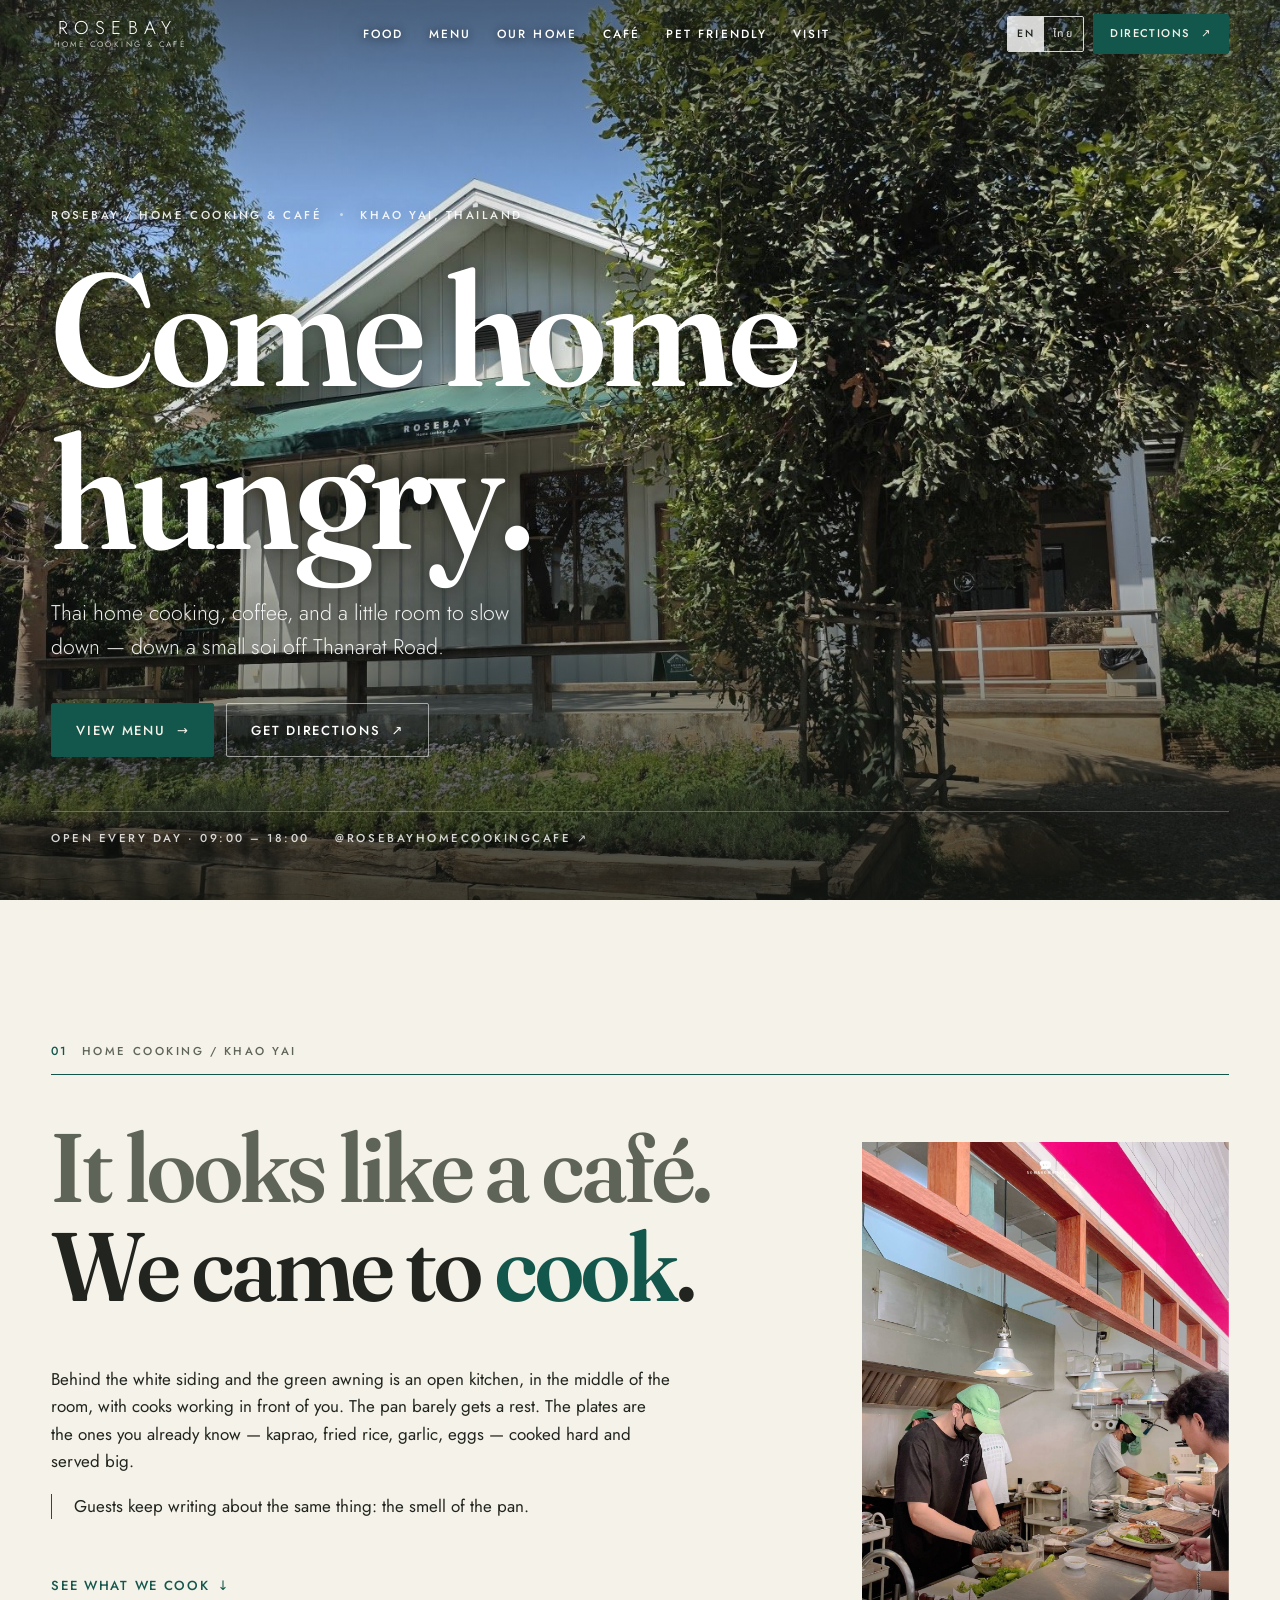
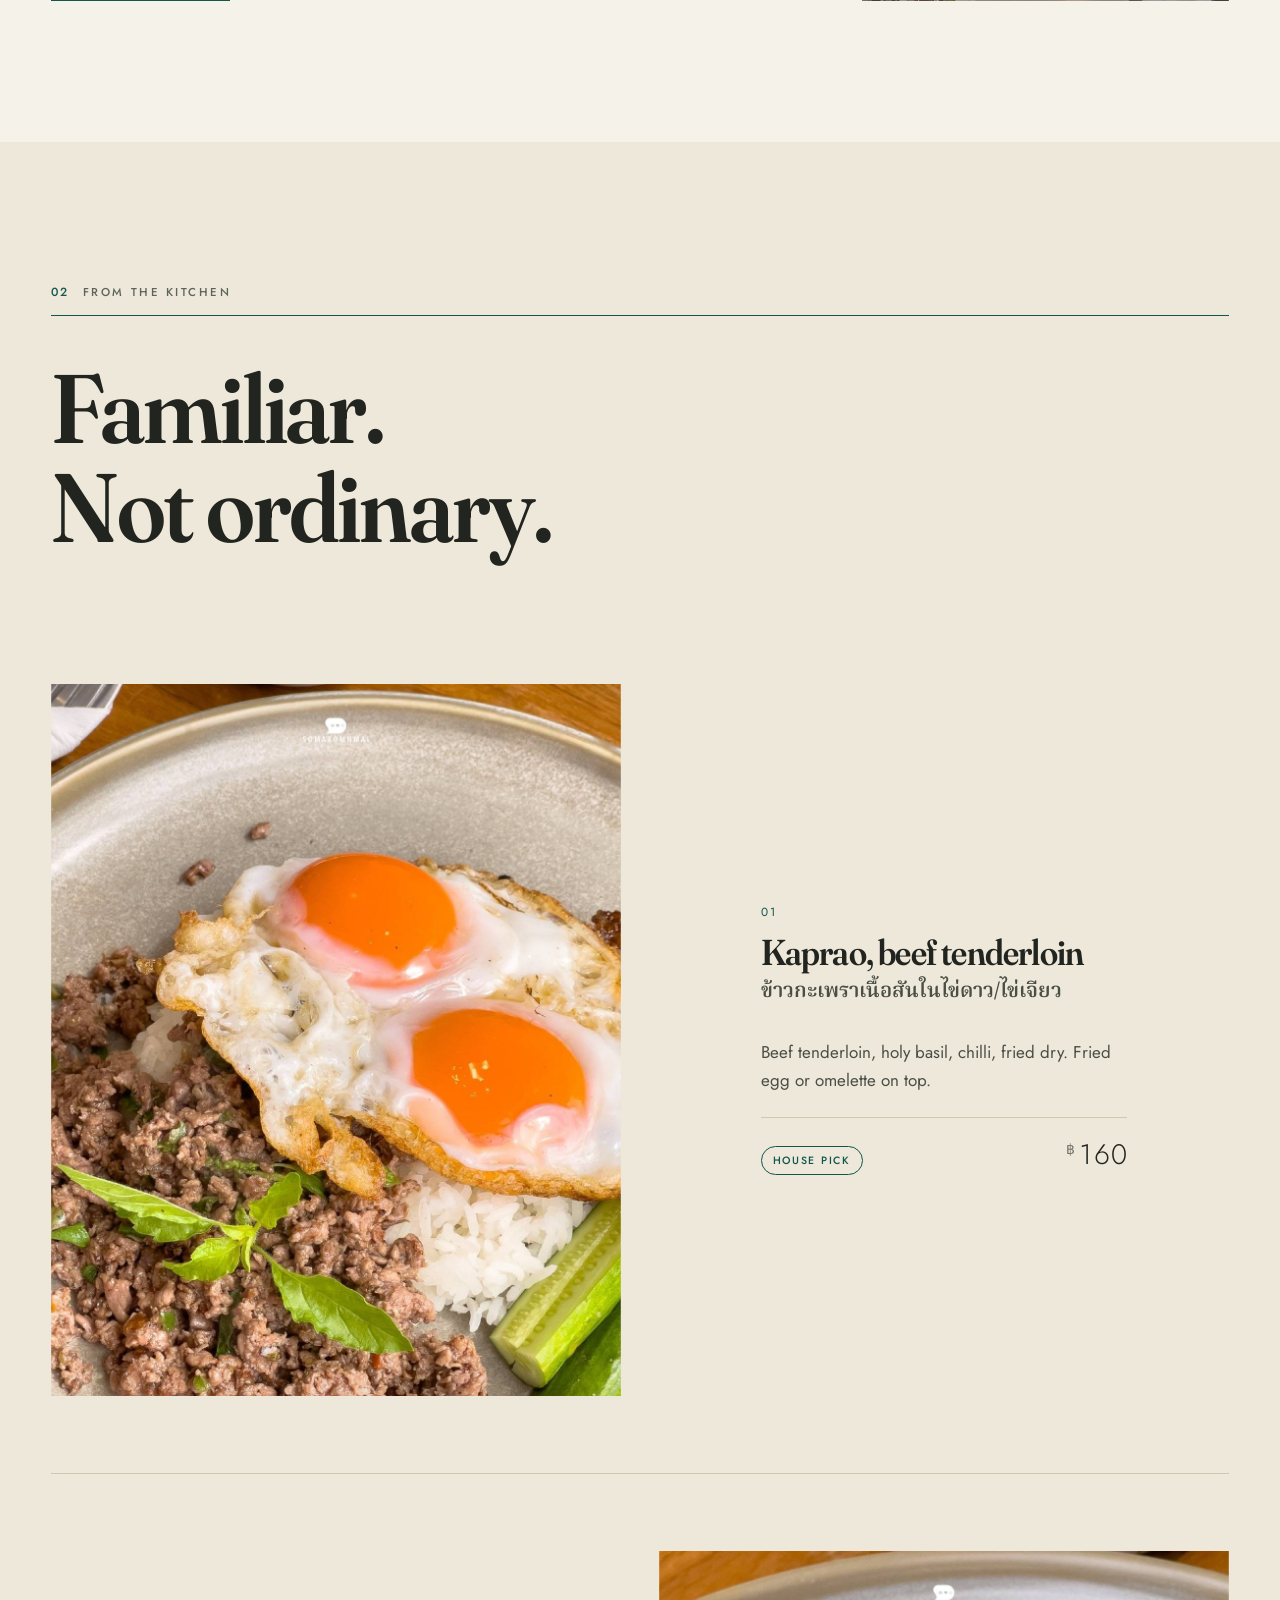
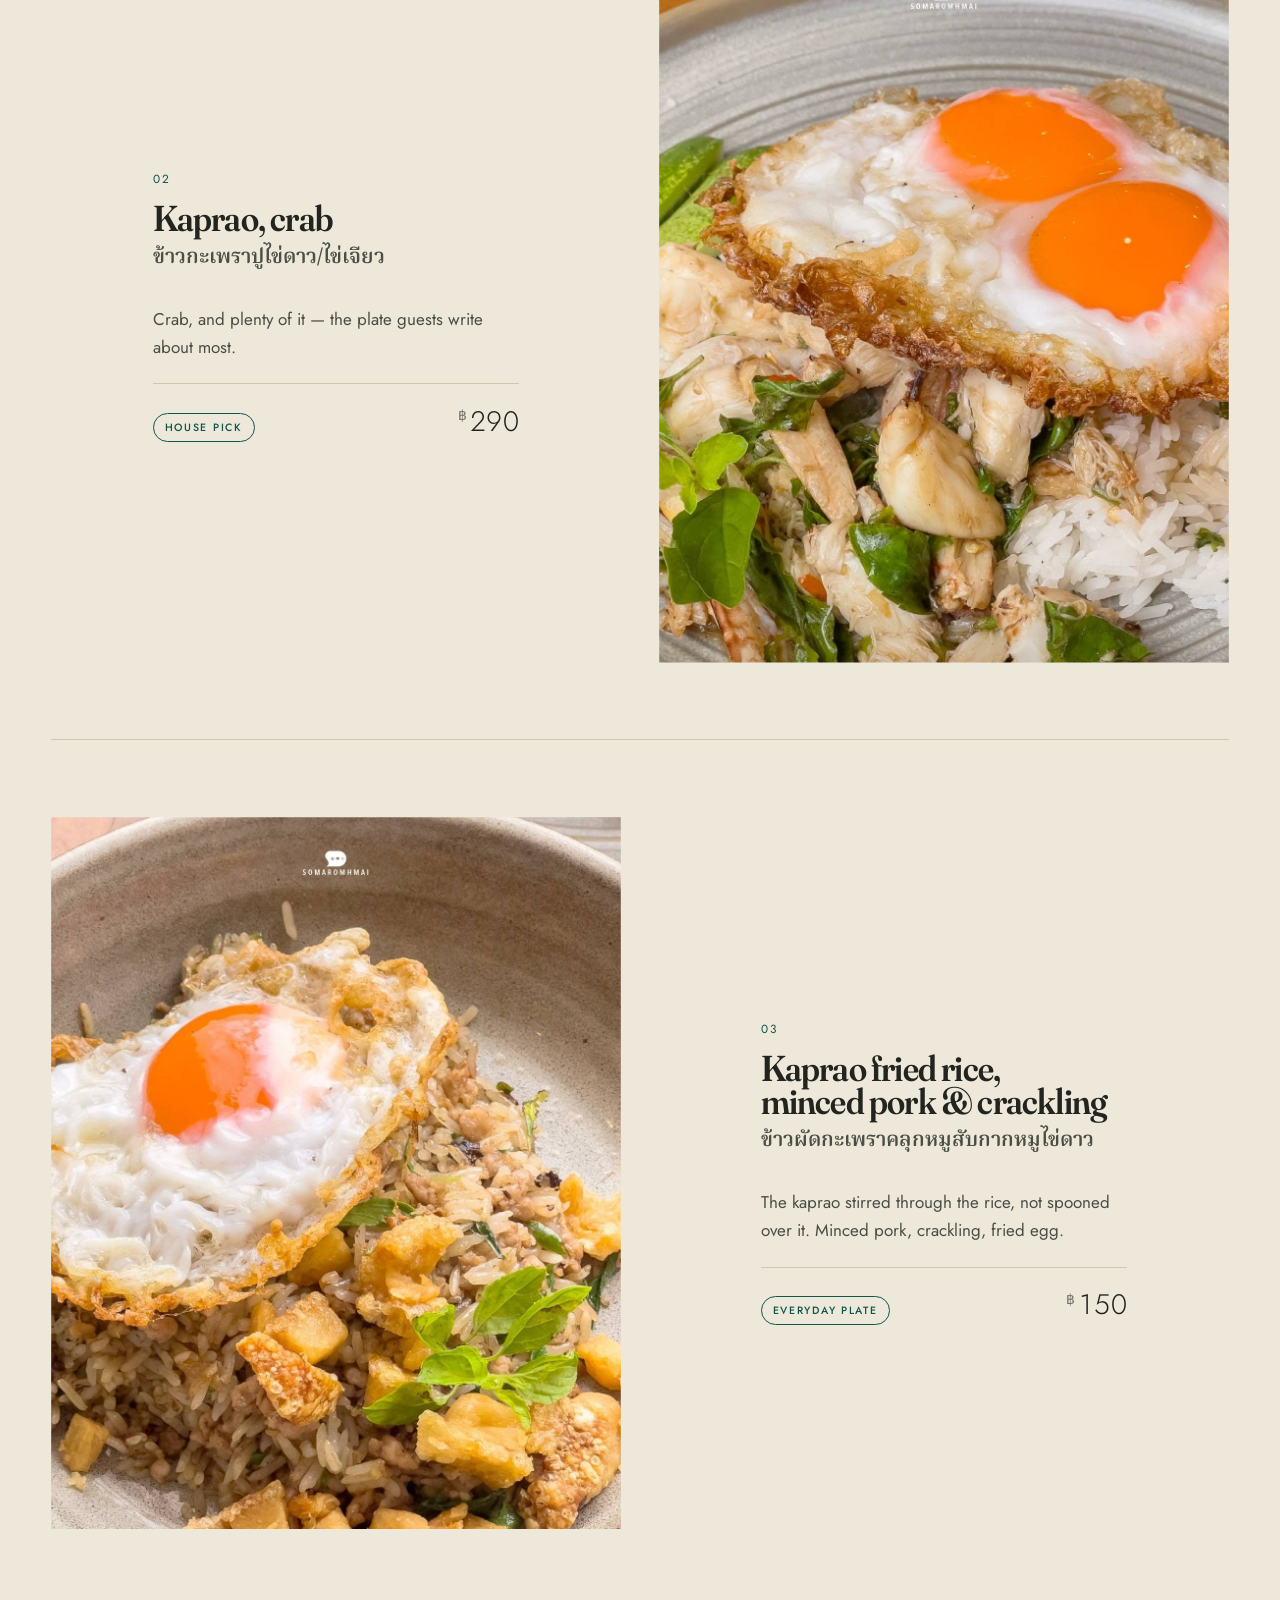
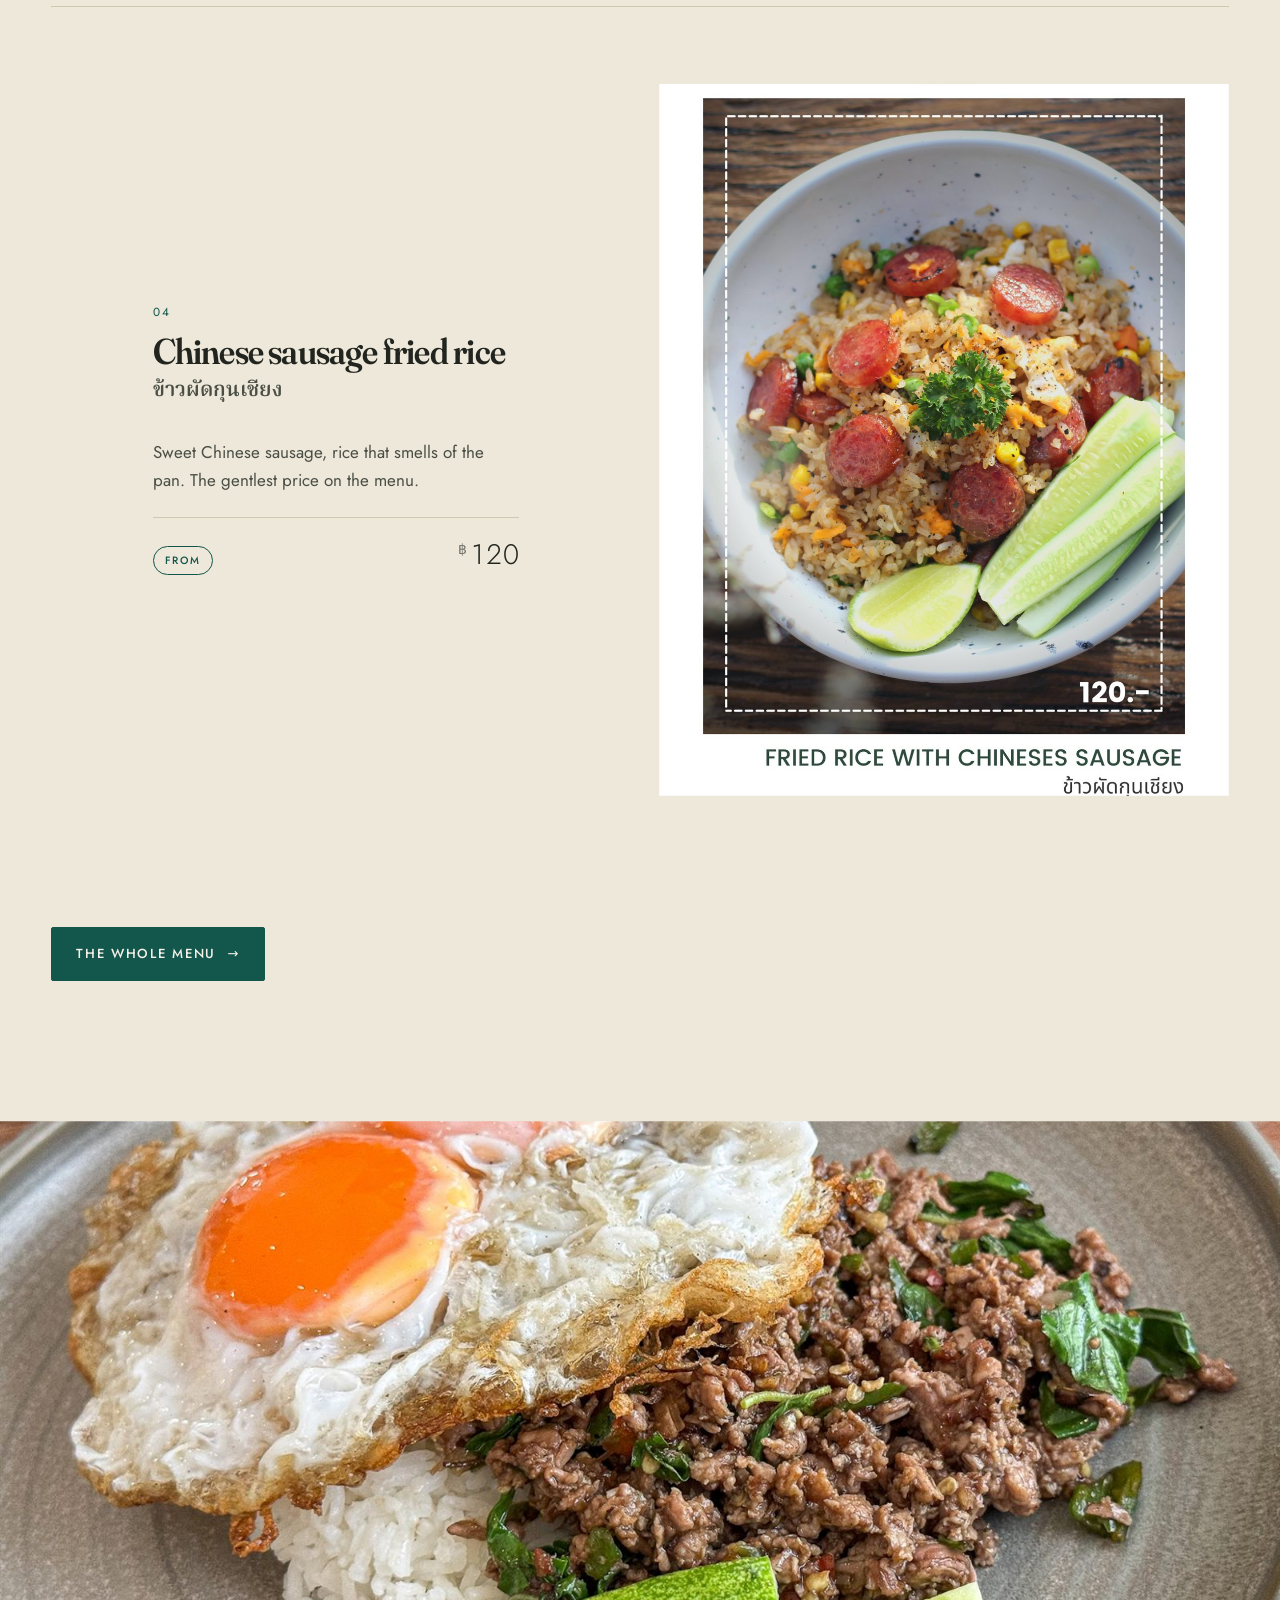
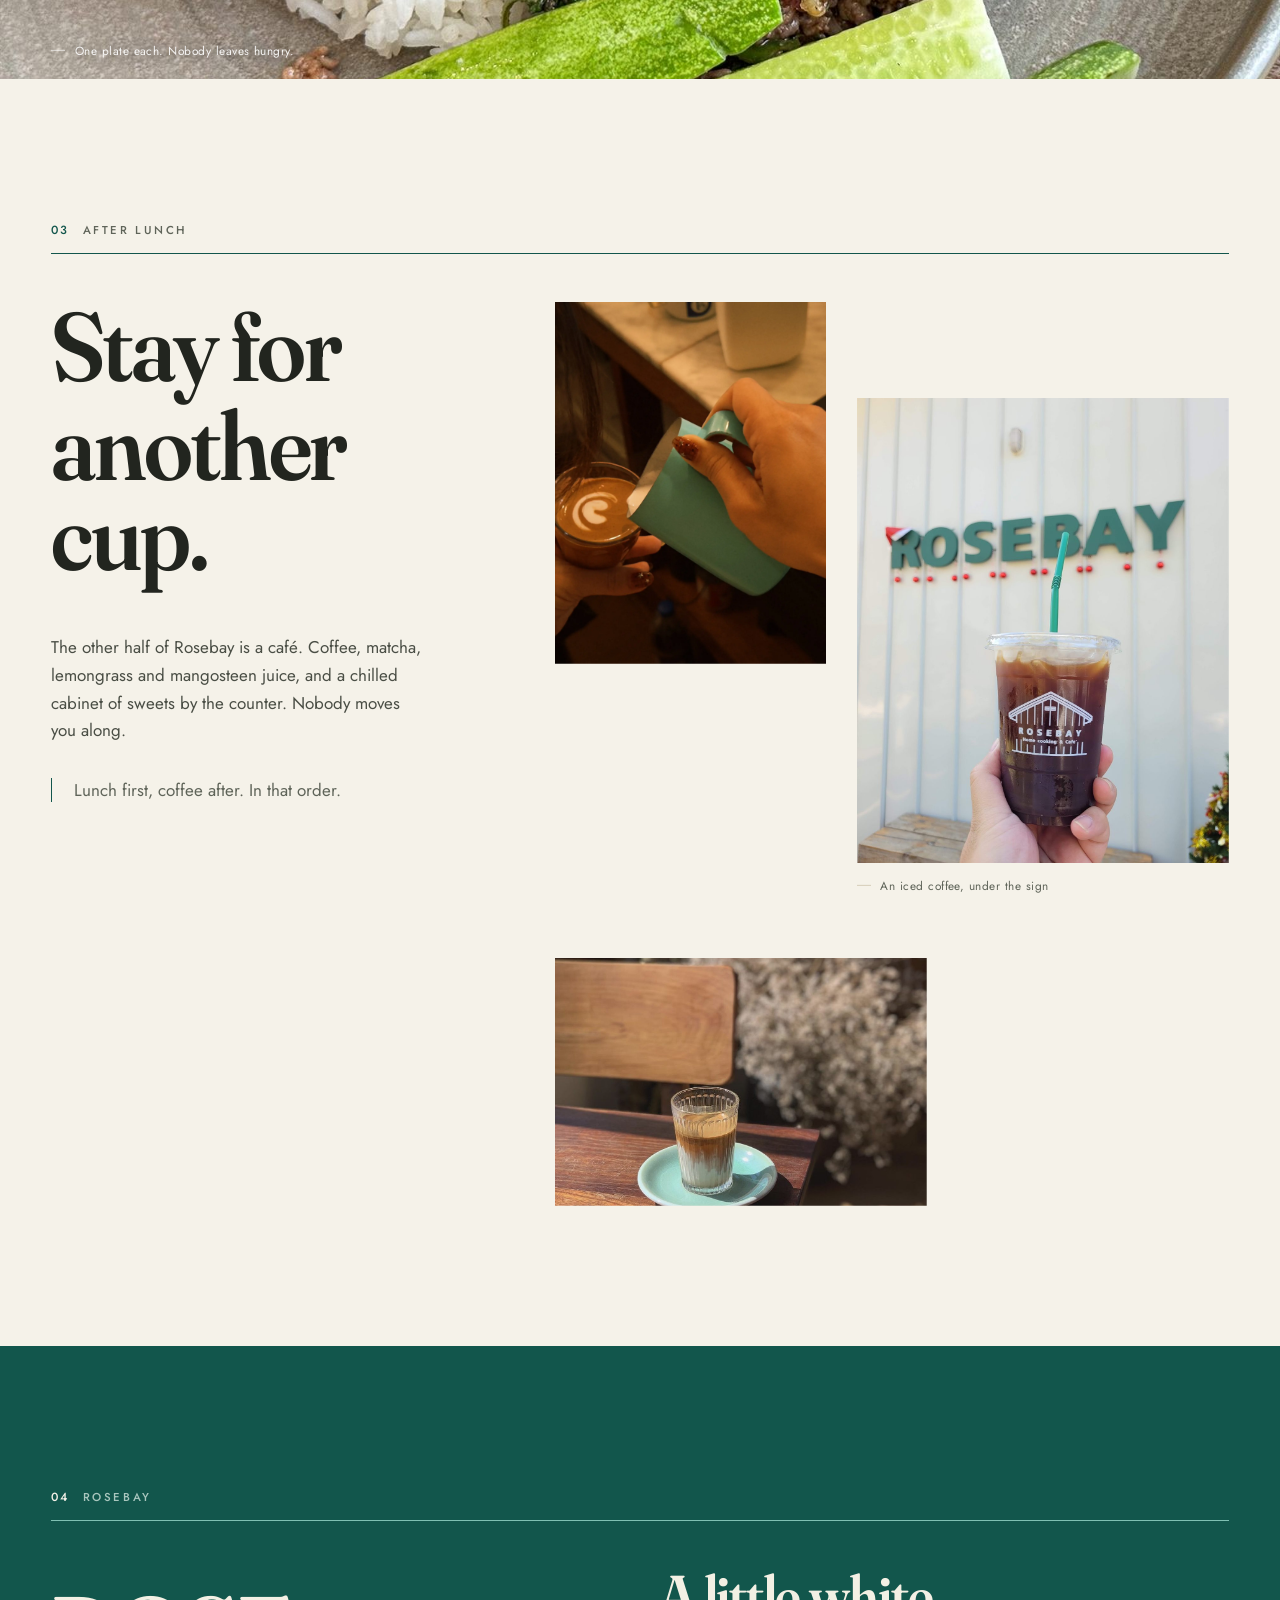
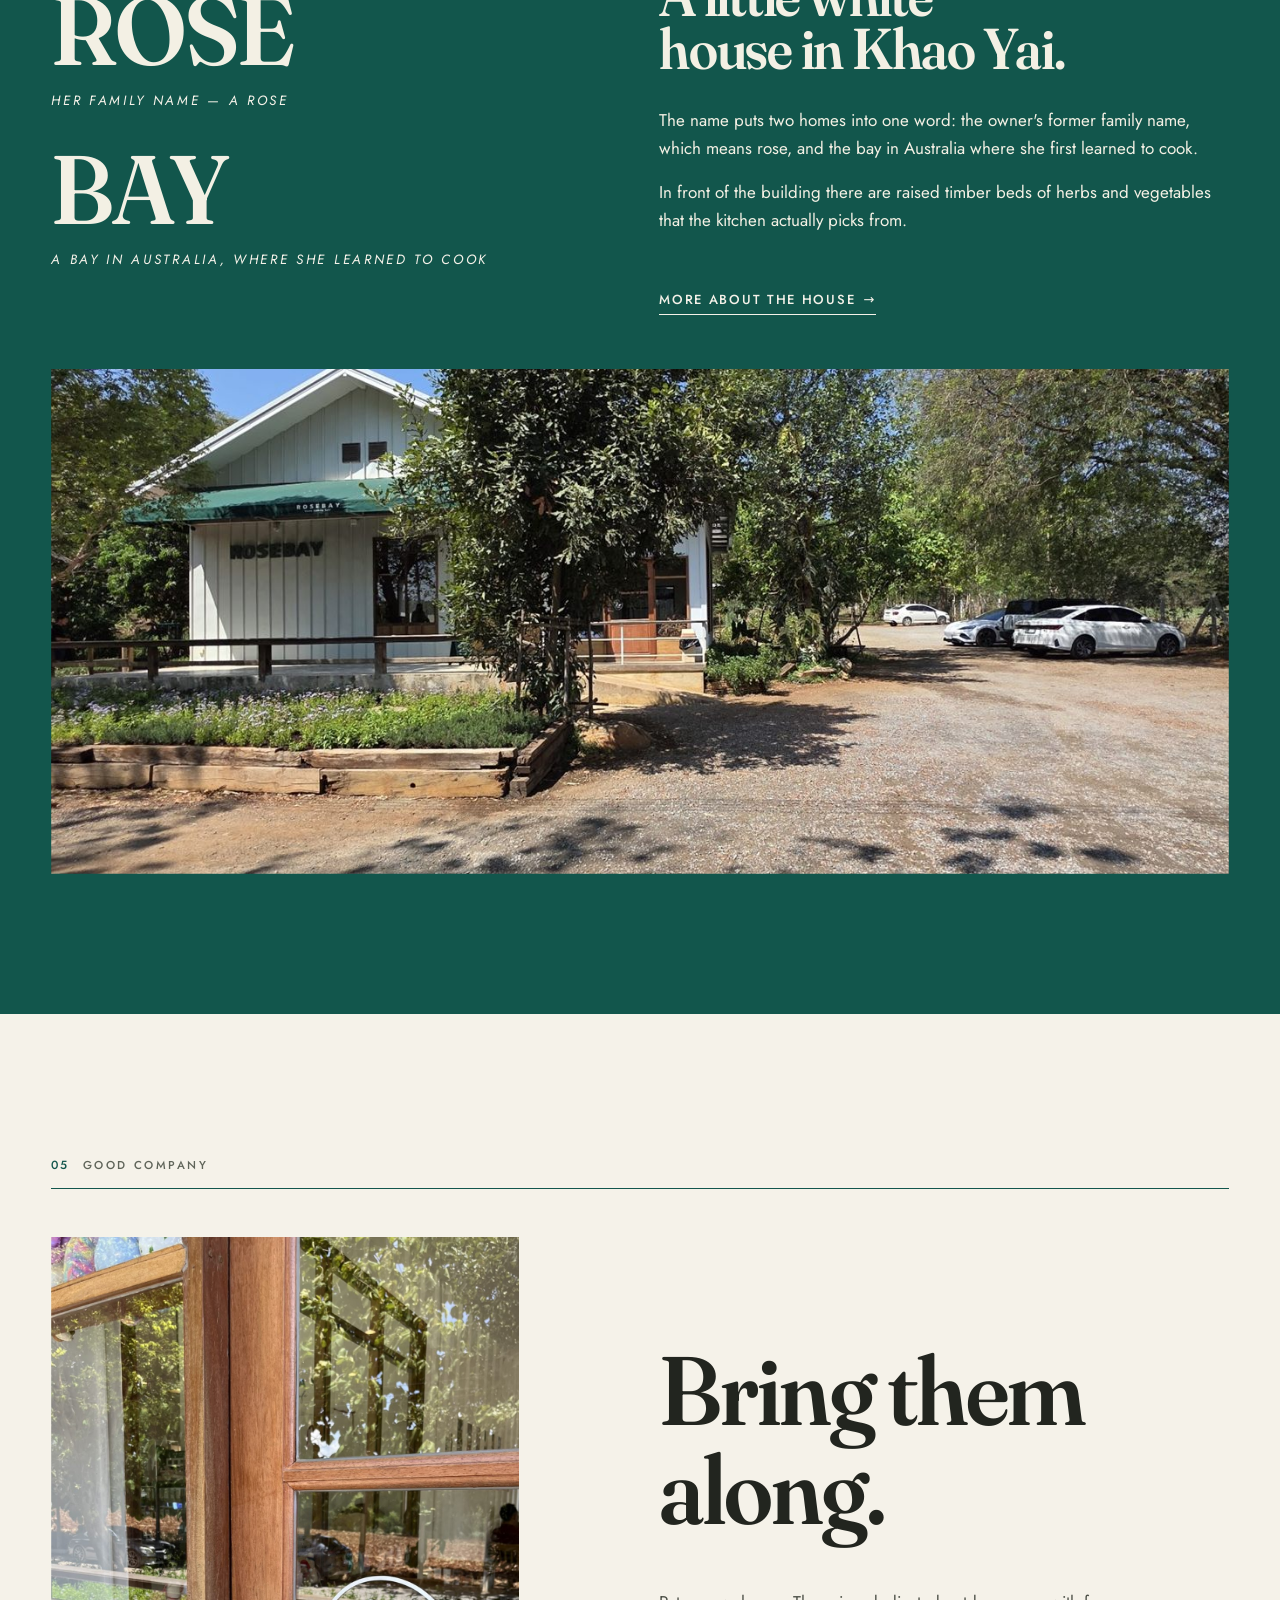
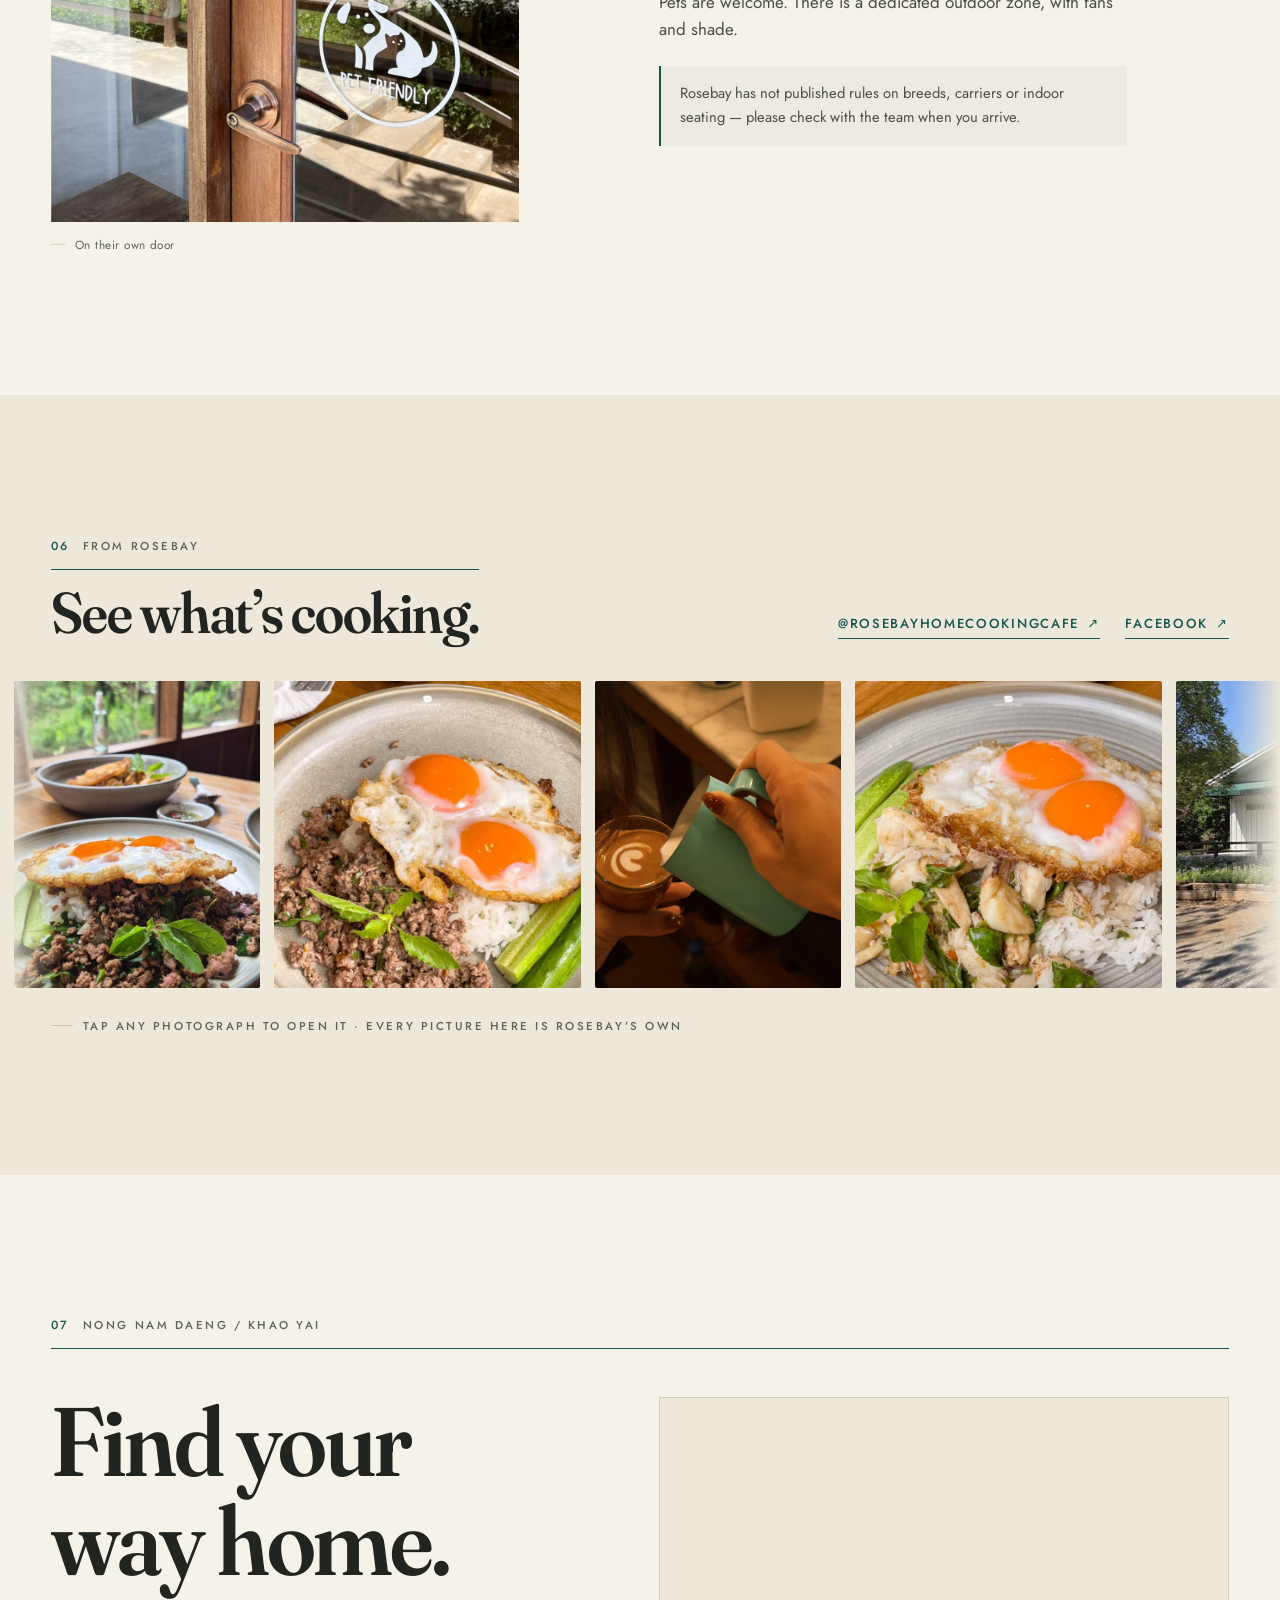
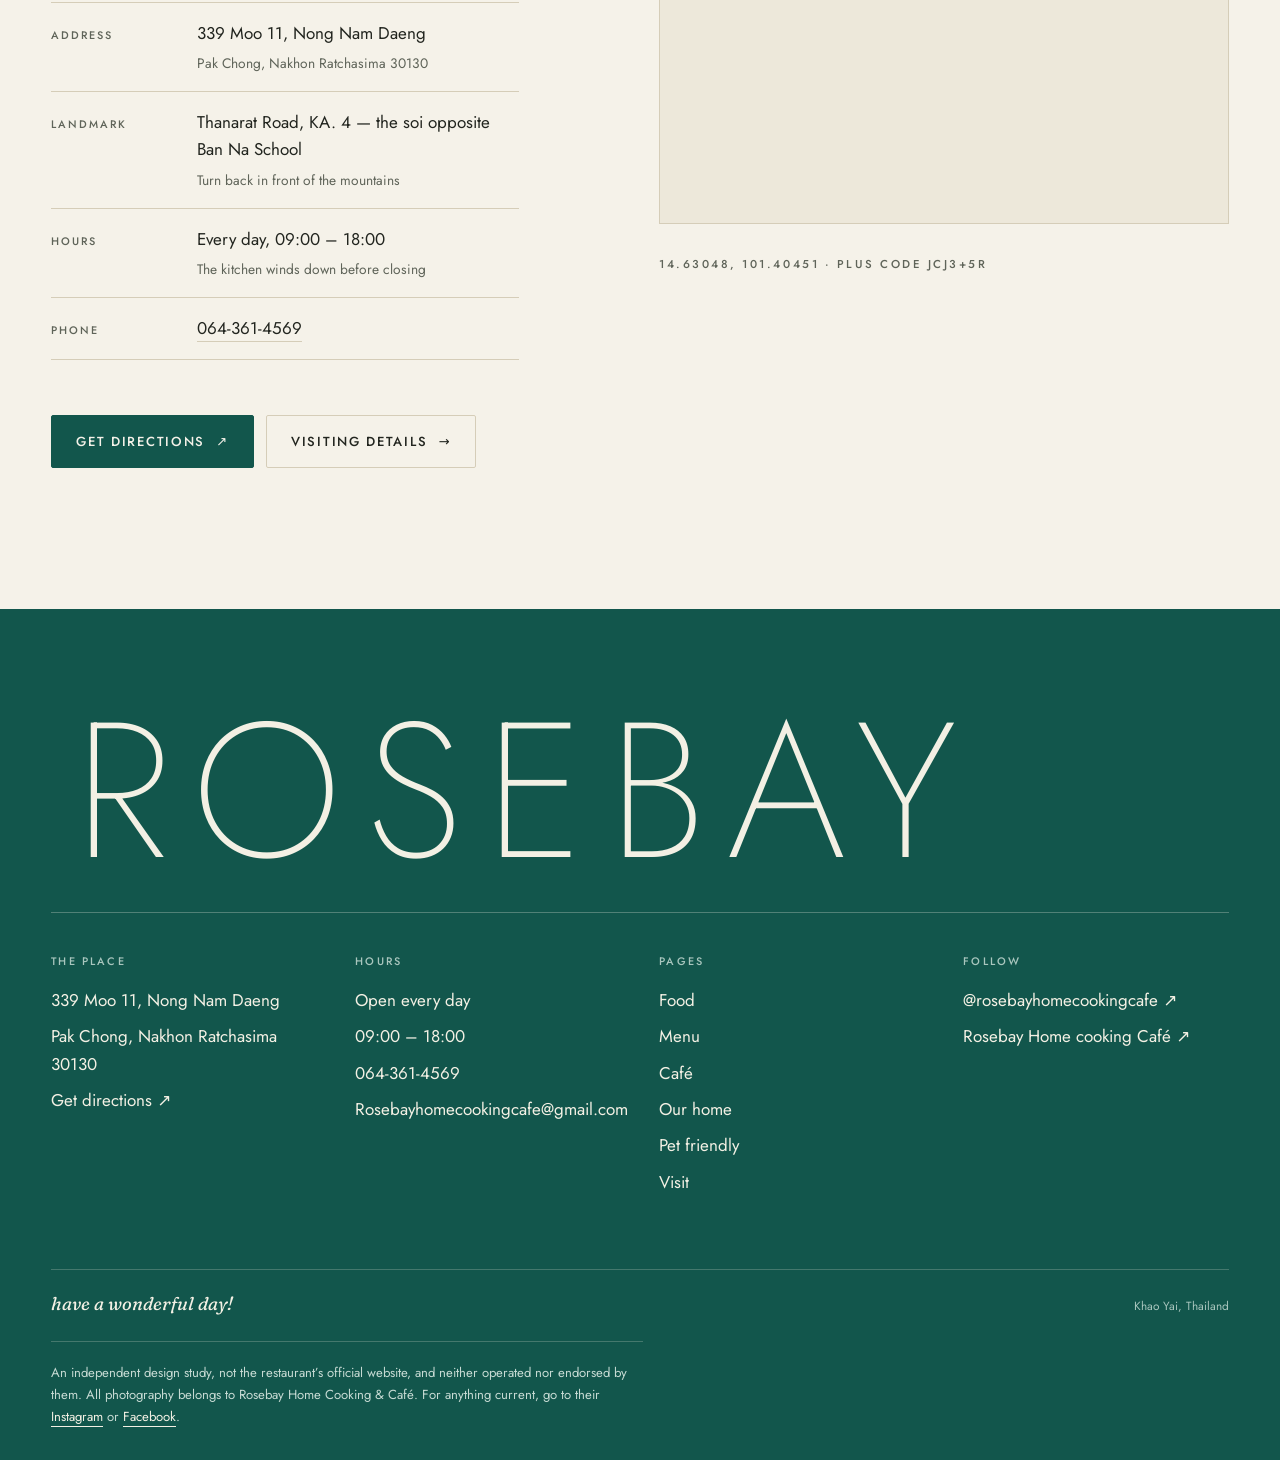
==== commit f713c373: "Remove the pan-to-plate section from the home page The pinned scroll section didn't render well and " ====
--- a/index.html
+++ b/index.html
@@ -5,7 +5,10 @@
 <meta name="viewport" content="width=device-width, initial-scale=1">
 <title>Rosebay Home Cooking &amp; Café — Khao Yai</title>
 <meta name="description" content="A quiet white house in Khao Yai with a serious kitchen. Thai home cooking — kaprao, fried rice, duck eggs — plus coffee, in Nong Nam Daeng, Pak Chong. Open every day 09:00–18:00.">
-<link rel="canonical" href="https://rosebayhomecooking.example/">
+<!-- This is an unsolicited concept site for a real restaurant, published for
+     portfolio review only. It must never surface in a search for Rosebay, so
+     it is kept out of every index. See NOTICE.md. -->
+<meta name="robots" content="noindex, nofollow, noarchive, noimageindex">
 
 <meta property="og:type" content="restaurant">
 <meta property="og:title" content="Rosebay Home Cooking &amp; Café — Khao Yai">
@@ -107,11 +110,10 @@
   <nav aria-label="Mobile">
     <a href="index.html#food"><span data-th="อาหาร">Food</span><i>01</i></a>
     <a href="menu.html"><span data-th="เมนู">Menu</span><i>02</i></a>
-    <a href="index.html#kitchen"><span data-th="ครัวเปิด">Open kitchen</span><i>03</i></a>
-    <a href="index.html#cafe"><span data-th="คาเฟ่">Café</span><i>04</i></a>
-    <a href="home.html"><span data-th="เรื่องของร้าน">Our home</span><i>05</i></a>
-    <a href="visit.html#pet"><span data-th="สัตว์เลี้ยง">Pet friendly</span><i>06</i></a>
-    <a href="visit.html"><span data-th="การเดินทาง">Visit</span><i>07</i></a>
+    <a href="index.html#cafe"><span data-th="คาเฟ่">Café</span><i>03</i></a>
+    <a href="home.html"><span data-th="เรื่องของร้าน">Our home</span><i>04</i></a>
+    <a href="visit.html#pet"><span data-th="สัตว์เลี้ยง">Pet friendly</span><i>05</i></a>
+    <a href="visit.html"><span data-th="การเดินทาง">Visit</span><i>06</i></a>
   </nav>
   <div class="sheet-foot">
     <div class="label" data-th="เปิดทุกวัน · 09:00 – 18:00">Open every day · 09:00 – 18:00</div>
@@ -286,63 +288,11 @@
   <figcaption data-th="จานเดียว ให้มาเต็ม">One plate each. Nobody leaves hungry.</figcaption>
 </figure>
 
-<!-- ===== 03 pan to plate — THE SIGNATURE ===== -->
-<section class="ground-kitchen" id="kitchen" data-pan>
-  <div class="pan">
-    <div class="pan-sticky">
-      <div class="pan-ticks" aria-hidden="true"><i class="on"></i><i></i><i></i><i></i></div>
-      <div class="pan-stage">
-        <div class="pan-disc" style="--s:.42;--heat:1">
-          <img class="on" src="img/kitchen-pass.jpg" alt="The pass in Rosebay's open kitchen during service." loading="eager" decoding="async">
-          <img src="img/kitchen-cook.jpg" alt="The open kitchen counter, cooks working behind it." loading="eager" decoding="async">
-          <img src="img/kaprao-over.jpg" alt="Kaprao with a fried duck egg, the yolk still loose." loading="eager" decoding="async">
-          <img src="img/kaprao-beef.jpg" alt="A finished plate of kaprao with two fried duck eggs, on the table." loading="eager" decoding="async">
-        </div>
-        <svg class="pan-rim" viewBox="0 0 100 100" aria-hidden="true">
-          <circle class="trk" cx="50" cy="50" r="49"></circle>
-          <circle class="bar" cx="50" cy="50" r="49"></circle>
-        </svg>
-      </div>
-
-      <div class="pan-cap">
-        <div class="pan-step on">
-          <div class="label">03 / <span data-th="จากกระทะ ถึงจาน">From pan to plate</span></div>
-          <h3 class="display d-md" data-th="กระทะร้อน บ้านเงียบ">Hot pan. Quiet house.</h3>
-          <p data-th="ร้านเปิดเก้าโมง จากนั้นกระทะแทบไม่ได้เย็นลงอีกเลย">
-            The doors open at nine. After that the pan does not really cool down again.
-          </p>
-        </div>
-        <div class="pan-step">
-          <div class="label" data-th="ครัวเปิด">The open kitchen</div>
-          <h3 class="display d-md" data-th="อยู่กลางร้าน">In the middle of the room.</h3>
-          <p data-th="ไม่ได้ซ่อนไว้ข้างหลัง ครัวอยู่ตรงกลาง คุณเห็นทุกจานที่ถูกทำขึ้น">
-            Not hidden at the back. The kitchen sits in the middle, and you watch every plate being made.
-          </p>
-        </div>
-        <div class="pan-step">
-          <div class="label" data-th="ไข่เป็ด">The eggs</div>
-          <h3 class="display d-md" data-th="ไข่เป็ด ขอบกรอบ">Duck eggs, crisp at the edge.</h3>
-          <p data-th="ไข่เป็ด ไม่ใช่ไข่ไก่ ทอดจนขอบกรอบ ไม่อมน้ำมัน ไข่แดงยังไม่สุก">
-            Duck, not chicken. Fried until the edge is crisp and not oily, with the yolk still loose.
-          </p>
-        </div>
-        <div class="pan-step">
-          <div class="label" data-th="เสิร์ฟ">On the table</div>
-          <h3 class="display d-md" data-th="ข้าว กะเพรา ไข่แดงสองฟอง">Rice, kaprao, two yolks.</h3>
-          <p data-th="สั่งเก้าโมงเช้าก็ได้ บ่ายสามก็ได้ ทำเหมือนกันทุกจาน">
-            Order it at nine in the morning or three in the afternoon. It arrives the same either way.
-          </p>
-        </div>
-      </div>
-    </div>
-  </div>
-</section>
-
-<!-- ===== 04 café ===== -->
+<!-- ===== 03 café ===== -->
 <section class="sect" id="cafe" data-rv>
   <div class="wrap">
     <div class="sect-label">
-      <span class="no">04</span>
+      <span class="no">03</span>
       <span class="label" data-th="หลังมื้อกลางวัน">After lunch</span>
     </div>
     <div class="cafe-grid">
@@ -374,11 +324,11 @@
   </div>
 </section>
 
-<!-- ===== 05 our home ===== -->
+<!-- ===== 04 our home ===== -->
 <section class="sect ground-green" id="home" data-rv>
   <div class="wrap">
     <div class="sect-label">
-      <span class="no">05</span>
+      <span class="no">04</span>
       <span class="label">Rosebay</span>
     </div>
     <div class="home-grid">
@@ -415,7 +365,7 @@
 <section class="sect" id="pet" data-rv>
   <div class="wrap">
     <div class="sect-label">
-      <span class="no">06</span>
+      <span class="no">05</span>
       <span class="label" data-th="เพื่อนร่วมโต๊ะ">Good company</span>
     </div>
     <div class="pet-grid">
@@ -439,13 +389,13 @@
   </div>
 </section>
 
-<!-- ===== 07 the gallery ===== -->
+<!-- ===== 06 the gallery ===== -->
 <section class="sect ground-tint" id="gallery" data-rv>
   <div class="wrap">
     <div class="soc-head">
       <div>
         <div class="sect-label" style="margin-bottom:1rem">
-          <span class="no">07</span>
+          <span class="no">06</span>
           <span class="label" data-th="จากร้าน">From Rosebay</span>
         </div>
         <h2 class="display d-md" data-th="วันนี้ทำอะไรอยู่">See what&rsquo;s cooking.</h2>
@@ -668,7 +618,7 @@
 <section class="sect" id="visit" data-rv>
   <div class="wrap">
     <div class="sect-label">
-      <span class="no">08</span>
+      <span class="no">07</span>
       <span class="label" data-th="หนองน้ำแดง / เขาใหญ่">Nong Nam Daeng / Khao Yai</span>
     </div>
     <div class="visit-grid">
@@ -758,9 +708,15 @@
     </div>
     <div class="foot-note">
       <span class="foot-sign">have a wonderful day!</span>
-      <span>© <span class="num">2026</span> Rosebay Home Cooking &amp; Café</span>
       <span data-th="เขาใหญ่ ประเทศไทย">Khao Yai, Thailand</span>
     </div>
+    <p class="foot-disclosure" data-th="เว็บไซต์นี้เป็นงานออกแบบอิสระ ไม่ใช่เว็บไซต์ทางการของร้าน และไม่ได้จัดทำหรือรับรองโดยร้าน ภาพถ่ายทั้งหมดเป็นของ Rosebay Home Cooking &amp; Café &mdash; ข้อมูลล่าสุดโปรดดูที่ Instagram หรือ Facebook ของร้าน">
+      An independent design study, not the restaurant&rsquo;s official website, and
+      neither operated nor endorsed by them. All photography belongs to Rosebay
+      Home Cooking &amp; Café. For anything current, go to their
+      <a href="https://www.instagram.com/rosebayhomecookingcafe/" target="_blank" rel="noopener">Instagram</a> or
+      <a href="https://www.facebook.com/rosebaycafe/" target="_blank" rel="noopener">Facebook</a>.
+    </p>
   </div>
 </footer>
 
@@ -780,7 +736,8 @@
   "description": "A Khao Yai home-cooking café with an open kitchen, serving Thai single-plate dishes — kaprao, fried rice, garlic dishes with duck eggs — alongside coffee and cakes.",
   "servesCuisine": ["Thai", "Coffee"],
   "priceRange": "฿฿",
-  "url": "https://rosebayhomecooking.example/",
+  "url": "https://www.facebook.com/rosebaycafe/",
+  "disambiguatingDescription": "This page is an independent concept design study. It is not operated or endorsed by the restaurant; their own channels are linked under sameAs.",
   "image": "img/house-front.jpg",
   "telephone": "+66-64-361-4569",
   "email": "Rosebayhomecookingcafe@gmail.com",
@@ -809,7 +766,6 @@
 </script>
 
 <script src="js/app.js" defer></script>
-<script src="js/pan.js" defer></script>
 <script src="js/gallery.js" defer></script>
 </body>
 </html>
--- a/css/site.css
+++ b/css/site.css
@@ -935,3 +935,30 @@
 @media (prefers-reduced-motion: reduce) {
   .lswipe { display: none !important; }
 }
+
+/* --- 22. Concept disclosure --------------------------------------------- */
+/* This site carries a real restaurant's photography, menu and phone number.
+   Published anywhere public it has to say plainly, on every page, that it is
+   not theirs — and point at the channels that actually are. Quiet, but not
+   hidden: full contrast against the footer ground, not a greyed-out legal
+   line nobody reads. */
+.foot-disclosure {
+  margin-top: 1.4rem;
+  padding-top: 1.2rem;
+  border-top: 1px solid rgba(243,240,228,.22);
+  max-width: 74ch;
+  font-size: .82rem;
+  line-height: 1.7;
+  color: #C6DAD3;
+}
+:lang(th) .foot-disclosure { font-size: .9rem; line-height: 1.95; }
+.foot-disclosure a {
+  color: #F3F0E4;
+  background-image: linear-gradient(currentColor, currentColor);
+  background-size: 100% 1px;
+  background-position: 0 100%;
+  background-repeat: no-repeat;
+  padding-bottom: 1px;
+  transition: background-size var(--kitchen);
+}
+.foot-disclosure a:hover, .foot-disclosure a:focus-visible { background-size: 0% 1px; }
--- a/css/parts.css
+++ b/css/parts.css
@@ -86,124 +86,6 @@
   color: rgba(255,255,255,.9); margin: 0;
 }
 .table-shot figcaption::before { background: rgba(255,255,255,.6); }
-
-/* --- THE PAN: from pan to plate ---------------------------------------- */
-/* A circle stays put while you scroll. It starts small and dark — a pan in
-   a hot kitchen — and grows bright and wide until it is a plate on a table.
-   Real photographs throughout; nothing is simulated. */
-
-.pan {
-  position: relative;
-  /* Four stages, each one viewport tall. The height is driven by --vhpx
-     rather than svh: a host that reports a zero-height viewport (an
-     embedded viewer, a backgrounded frame) resolves svh to 0px and this
-     whole section — the signature — would silently collapse to nothing.
-     --vhpx has a static fallback and app.js refines it when it can
-     actually measure. */
-  height: calc(var(--vhpx, 8px) * 460);
-}
-.pan-sticky {
-  position: sticky;
-  top: 0;
-  height: calc(var(--vhpx, 8px) * 100);
-  /* Rows, not absolute positioning: the stage takes whatever height is
-     left over, so the caption can never be clipped off the bottom of a
-     short viewport. */
-  display: grid;
-  grid-template-rows: auto minmax(0, 1fr) auto;
-  align-items: center;
-  justify-items: center;
-  gap: clamp(.6rem, 2vh, 1.4rem);
-  padding: clamp(4.5rem, 11vh, 7rem) var(--gut) clamp(1.4rem, 4vh, 2.8rem);
-  overflow: hidden;
-}
-.pan-stage {
-  position: relative;
-  height: 100%;
-  aspect-ratio: 1;
-  /* max-width alone turns the disc into an ellipse on a tall narrow screen:
-     the width gets clamped while height:100% keeps its full value. Capping
-     both keeps it a circle whichever axis is the constraint. */
-  max-width: 86vw;
-  max-height: 86vw;
-  display: grid;
-  place-items: center;
-}
-.pan-disc {
-  position: absolute;
-  inset: 0;
-  border-radius: 50%;
-  overflow: hidden;
-  transform: scale(var(--s, .42));
-  transition: transform 120ms linear, filter 200ms linear;
-  box-shadow: 0 30px 90px -30px rgba(0,0,0,.7);
-  background: #0D0F0C;
-  /* Warm, dark and saturated while it is still a pan; clean and bright by
-     the time it is a plate on the table. --heat runs 1 to 0 with scroll. */
-  filter:
-    sepia(calc(var(--heat, 1) * .34))
-    saturate(calc(1 + var(--heat, 1) * .45))
-    brightness(calc(1 - var(--heat, 1) * .16));
-}
-.pan-disc img {
-  position: absolute; inset: 0;
-  width: 100%; height: 100%;
-  object-fit: cover;
-  /* favour the counter and the cooks over the ceiling */
-  object-position: 50% 62%;
-  opacity: 0;
-  transition: opacity 420ms ease;
-}
-.pan-disc img.on { opacity: 1; }
-/* heat: a warm wash that cools as the dish reaches the table */
-.pan-disc::after {
-  content: '';
-  position: absolute; inset: 0;
-  background: radial-gradient(circle at 50% 62%, rgba(238,123,18,.42), rgba(150,40,0,.18) 55%, transparent 72%);
-  opacity: var(--heat, 1);
-  transition: opacity 200ms linear;
-  mix-blend-mode: screen;
-  pointer-events: none;
-}
-
-/* the rim arc — progress around the pan */
-.pan-rim { position: absolute; inset: -2.4%; pointer-events: none; }
-.pan-rim circle {
-  fill: none;
-  stroke-width: 1.1;
-  transform: rotate(-90deg);
-  transform-origin: 50% 50%;
-}
-.pan-rim .trk { stroke: rgba(243,240,228,.16); }
-.pan-rim .bar { stroke: var(--green-lit); stroke-linecap: round; transition: stroke-dashoffset 120ms linear; }
-
-/* caption block beside/under the pan */
-.pan-cap {
-  text-align: center;
-  width: min(92vw, 640px);
-  z-index: 3;
-}
-.pan-step { display: none; }
-.pan-step.on { display: block; }
-.pan-step .label { color: #6FBFAE; margin-bottom: .6rem; }
-.pan-step h3 { color: #F3F0E4; }
-.pan-step p { color: rgba(243,240,228,.78); margin-top: .7rem; max-width: 46ch; margin-inline: auto; font-weight: 300; }
-:lang(th) .pan-step p { font-weight: 400; }
-
-.pan-ticks {
-  display: flex; gap: .5rem; z-index: 3;
-}
-.pan-ticks i {
-  width: 26px; height: 2px; background: rgba(243,240,228,.22);
-  transition: background var(--kitchen);
-}
-.pan-ticks i.on { background: var(--green-lit); }
-
-@media (max-width: 700px) {
-  .pan-stage { max-width: 92vw; max-height: 92vw; }
-  .pan-step h3 { font-size: clamp(1.5rem, 6vw, 2rem); }
-  .pan-step p { font-size: .95rem; }
-}
 
 /* --- Café --------------------------------------------------------------- */
 
@@ -556,18 +438,6 @@
 html:not(.js) .rosebay b,
 html:not(.js) .rosebay .gloss { opacity: 1; transform: none; }
 
-/* The pan becomes a plain, readable stack: the finished plate, full size,
-   with every stage's words shown in order. */
-html:not(.js) .pan { height: auto; }
-html:not(.js) .pan-sticky { position: static; height: auto; padding-block: clamp(3rem, 8vw, 6rem); }
-html:not(.js) .pan-disc { transform: none; filter: none; }
-html:not(.js) .pan-disc img { opacity: 0; }
-html:not(.js) .pan-disc img:last-child { opacity: 1; }
-html:not(.js) .pan-disc::after { opacity: .12; }
-html:not(.js) .pan-step { display: block; margin-top: 1.6rem; }
-html:not(.js) .pan-ticks { display: none; }
-html:not(.js) .pan-rim { display: none; }
-
 /* --- THE RIBBON: a running gallery -------------------------------------- */
 /* Section 07 is a feed, so it behaves like one: the photographs travel past
    on their own, stop the moment you reach for them, and open full size when
@@ -761,9 +631,3 @@
   .lb-next { right: .5rem; }
   .lb-fig { padding-inline: 3.25rem; }
 }
-
-/* The mobile utility bar sits over the bottom of every fixed-height section,
-   so the pinned pan has to end above it or its caption is read half-hidden. */
-@media (max-width: 780px) {
-  .pan-sticky { padding-bottom: calc(52px + clamp(1rem, 3vh, 2rem)); }
-}
